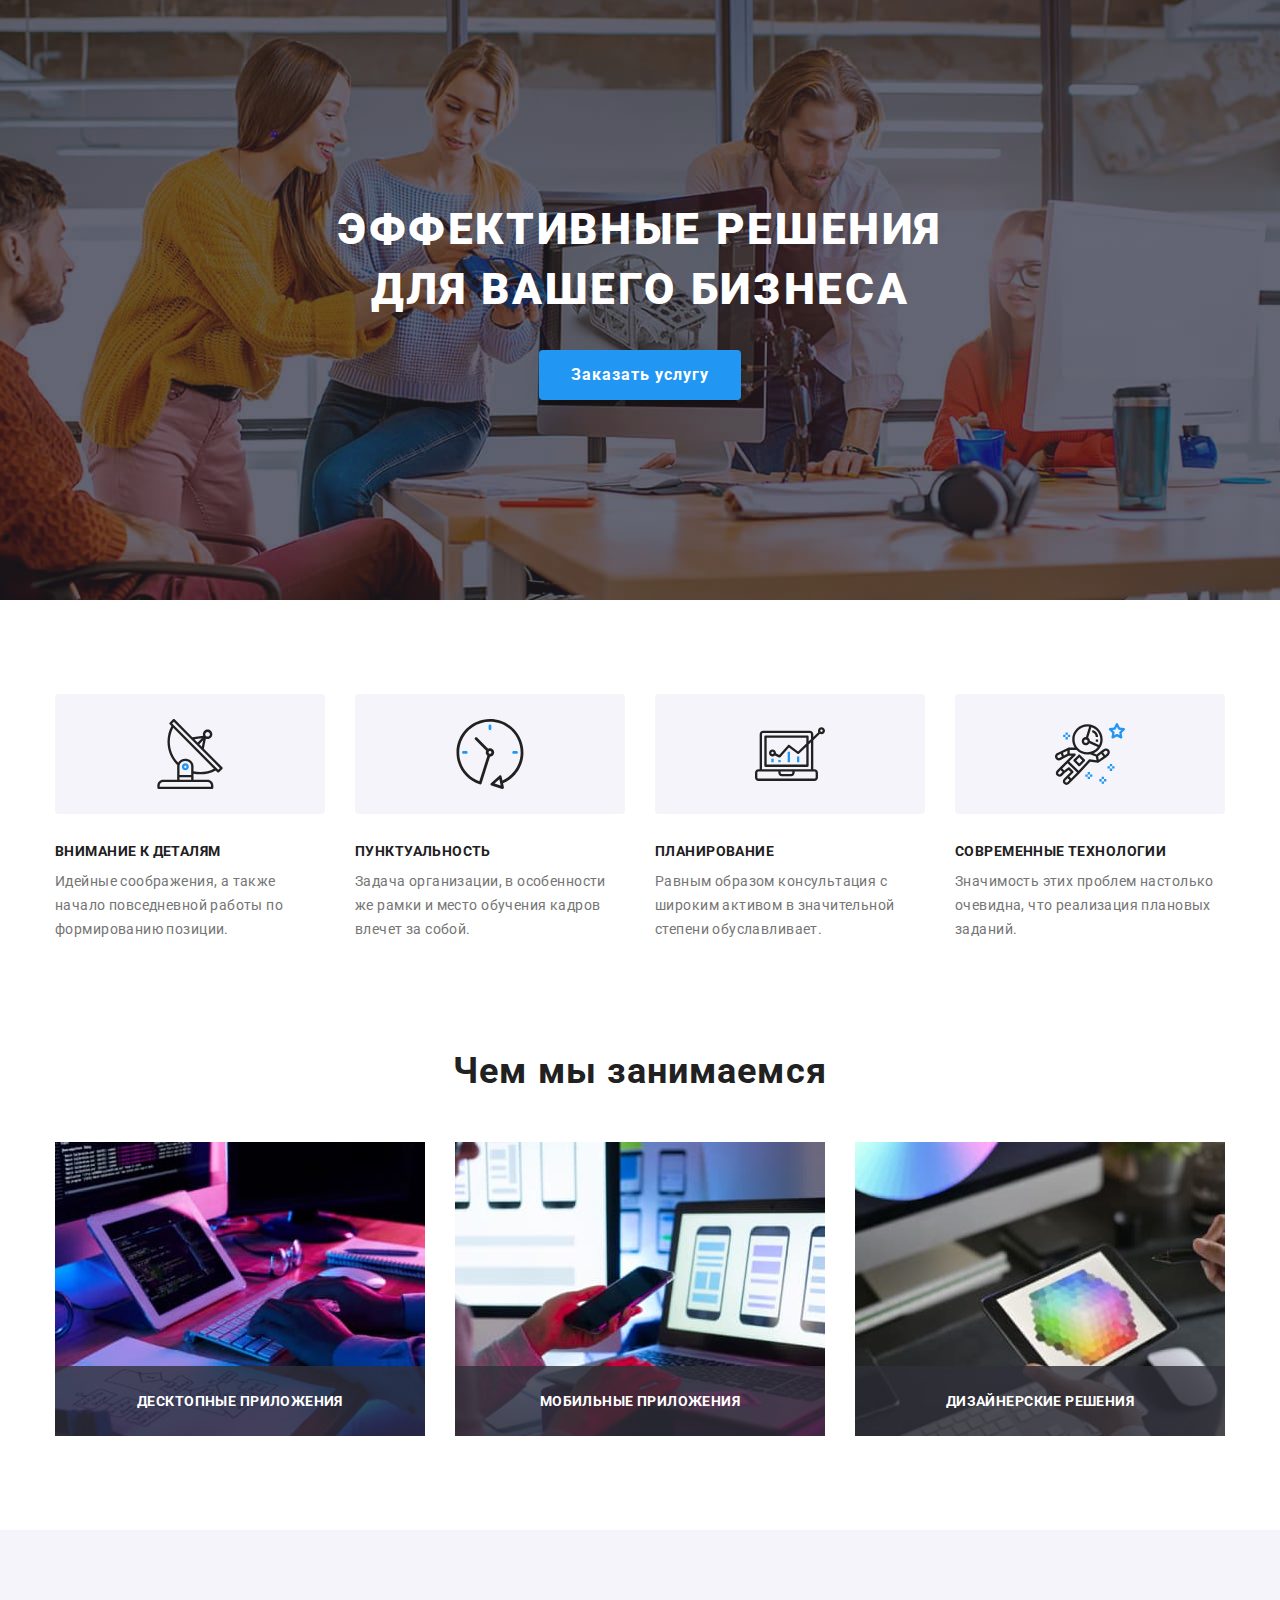
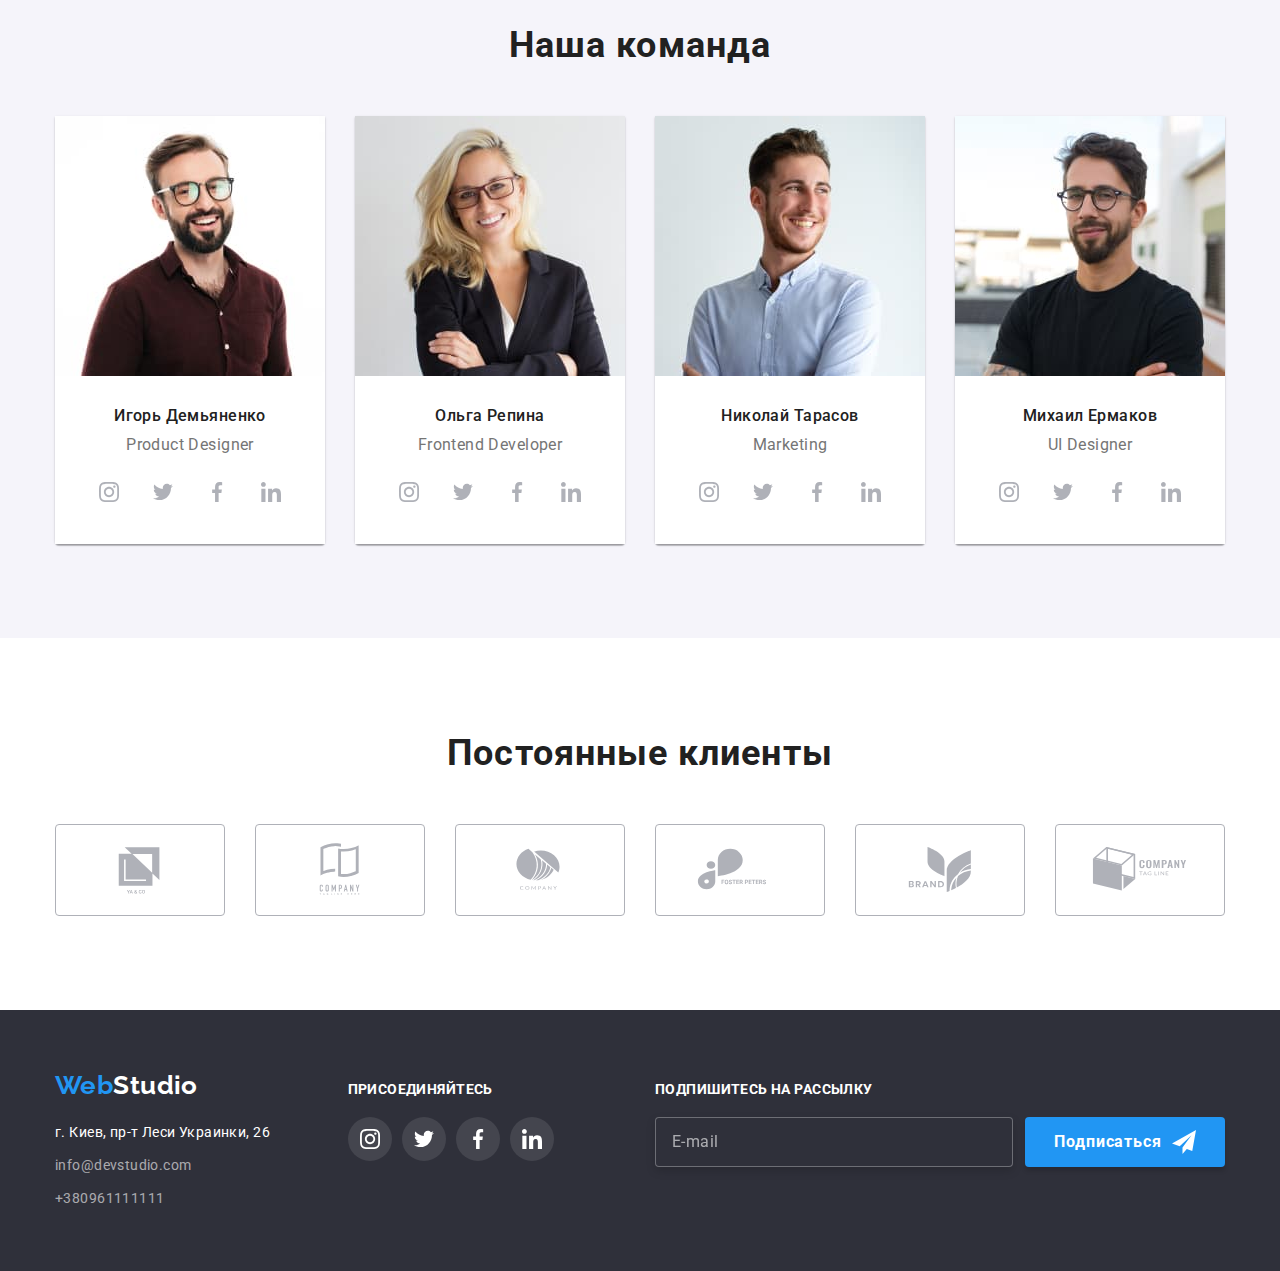
==== index.html @ 7b3fa52b "настройки" ====
<!DOCTYPE html>
<html lang="ru">
  <head>
    <meta charset="UTF-8" />
    <meta http-equiv="X-UA-Compatible" content="IE=edge" />
    <meta name="viewport" content="width=device-width, initial-scale=1.0" />
    <title>Studio</title>

    <link rel="preconnect" href="https://fonts.gstatic.com" />
    <link
      href="https://fonts.googleapis.com/css2?family=Raleway:wght@700&family=Roboto:wght@400;500;700;900&display=swap"
      rel="stylesheet"
    />
    <link
      rel="stylesheet"
      href="https://cdnjs.cloudflare.com/ajax/libs/modern-normalize/1.0.0/modern-normalize.min.css"
    />
    <link rel="stylesheet" href="./css/main.min.css" />
  </head>
  <body>
    <!--<header class="page-header">
      <div class="conteiner">
        <nav class="nav">
          <a class="logo link" href="#studio"
            ><span class="logo__text">Web</span>Studio
          </a>

          <ul class="nav__list">
            <li class="nav__item">
              <a class="nav__link nav__link--current" href="#studio">Студия</a>
            </li>
            <li class="nav__item">
              <a class="nav__link" href="./portfolio.html">Портфолио</a>
            </li>
            <li class="nav__item">
              <a class="nav__link" href="#contacts">Контакты</a>
            </li>
          </ul>
        </nav>
        <div class="contacts">
          <ul class="contacts__list">
            <li class="contacts__item">
              <a class="contacts__link" href="mailto:info@devstudio.com"
                ><svg class="contacts__icon" width="16" height="12">
                  <use href="./images/icons/icons.svg#icon-envelope"></use>
                </svg>
                info@devstudio.com</a
              >
            </li>
            <li class="contacts__item">
              <a class="contacts__link" href="tel:+380961111111">
                <svg class="contacts__icon" width="10" height="16">
                  <use href="./images/icons/icons.svg#icon-smartphone"></use>
                </svg>
                +380961111111
              </a>
            </li>
          </ul>
        </div>
      </div>
    </header>-->

    <main>
      <section class="hero" id="studio">
        <div class="conteiner">
          <div class="hero__content">
            <h1 class="hero__title">Эффективные решения для вашего бизнеса</h1>
            <button class="hero__button" type="button" data-modal-open>
              Заказать услугу
            </button>
          </div>
        </div>
      </section>
      <!--Особенности-->
      <section class="section">
        <!--спрятать заголовок-->
        <div class="features conteiner">
          <h2 class="visually-hidden">Особенности</h2>
          <ul class="features__list">
            <li class="features__item">
              <div class="features__icon">
                <svg width="70" height="70">
                  <use href="./images/icons/icons.svg#icon-antenna"></use>
                </svg>
              </div>
              <h3 class="features__title">Внимание к деталям</h3>
              <p class="features__text--cl">
                Идейные соображения, а также начало повседневной работы по
                формированию позиции.
              </p>
            </li>
            <li class="features__item">
              <div class="features__icon">
                <svg width="70" height="70">
                  <use href="./images/icons/icons.svg#icon-clock"></use>
                </svg>
              </div>
              <h3 class="features__title">Пунктуальность</h3>
              <p class="features__text--cl">
                Задача организации, в особенности же рамки и место обучения
                кадров влечет за собой.
              </p>
            </li>
            <li class="features__item">
              <div class="features__icon">
                <svg width="70" height="70">
                  <use href="./images/icons/icons.svg#icon-diagram"></use>
                </svg>
              </div>
              <h3 class="features__title">Планирование</h3>
              <p class="features__text--cl">
                Равным образом консультация с широким активом в значительной
                степени обуславливает.
              </p>
            </li>
            <li class="features__item">
              <div class="features__icon">
                <svg width="70" height="70">
                  <use href="./images/icons/icons.svg#icon-astronaut"></use>
                </svg>
              </div>
              <h3 class="features__title">Современные технологии</h3>
              <p class="features__text--cl">
                Значимость этих проблем настолько очевидна, что реализация
                плановых заданий.
              </p>
            </li>
          </ul>
        </div>
      </section>
      <!--Чем мы занимаемся-->
      <section class="work section">
        <div class="conteiner">
          <h2 class="work__title--stl">Чем мы занимаемся</h2>
          <ul class="work__list">
            <li class="work__item">
              <div class="work__img">
                <img src="./images/box1.jpg" alt="Компьютер" width="370" />
                <div class="work__label">
                  <p class="work__text">ДЕСКТОПНЫЕ ПРИЛОЖЕНИЯ</p>
                </div>
              </div>
            </li>
            <li class="work__item">
              <div class="work__img">
                <img src="./images/box2.jpg" alt="Ноутбук" width="370" />
                <div class="work__label">
                  <p class="work__text">МОБИЛЬНЫЕ ПРИЛОЖЕНИЯ</p>
                </div>
              </div>
            </li>
            <li class="work__item">
              <div class="work__img">
                <img src="./images/box3.jpg" alt="Планшет" width="370" />
                <div class="work__label">
                  <p class="work__text">ДИЗАЙНЕРСКИЕ РЕШЕНИЯ</p>
                </div>
              </div>
            </li>
          </ul>
        </div>
      </section>

      <!--Команда-->
      <section class="team section">
        <div class="conteiner">
          <h2 class="team__title--stl">Наша команда</h2>
          <ul class="team__list">
            <li class="team__item">
              <img
                class="team__foto"
                src="./images/foto1.jpg"
                alt="Product Designer"
                width="270"
              />
              <div class="team__content">
                <h3 class="team__name">Игорь Демьяненко</h3>
                <p lang="en" class="team__position">Product Designer</p>
                <ul class="list social-icons">
                  <li class="social-icons__item">
                    <a
                      href="https://www.instagram.com/"
                      class="social-icons__link"
                      target="_blank"
                      rel="noopener noreferrer"
                    >
                      <svg class="social-icons__svg">
                        <use
                          href="./images/icons/icons.svg#icon-instagram"
                        ></use>
                      </svg>
                    </a>
                  </li>
                  <li class="social-icons__item">
                    <a
                      href="https://www.twitter.com/"
                      class="social-icons__link"
                      target="_blank"
                      rel="noopener noreferrer"
                    >
                      <svg class="social-icons__svg">
                        <use href="./images/icons/icons.svg#icon-twitter"></use>
                      </svg>
                    </a>
                  </li>
                  <li class="social-icons__item">
                    <a
                      href="https://www.facebook.com/ "
                      class="social-icons__link"
                      target="_blank"
                      rel="noopener noreferrer"
                    >
                      <svg class="social-icons__svg">
                        <use
                          href="./images/icons/icons.svg#icon-facebook"
                        ></use>
                      </svg>
                    </a>
                  </li>
                  <li class="social-icons__item">
                    <a
                      href="https://www.linkedin.com/ "
                      class="social-icons__link"
                      target="_blank"
                      rel="noopener noreferrer"
                    >
                      <svg class="social-icons__svg">
                        <use
                          href="./images/icons/icons.svg#icon-linkedin"
                        ></use>
                      </svg>
                    </a>
                  </li>
                </ul>
              </div>
            </li>
            <li class="team__item">
              <img
                class="team__foto"
                src="./images/foto2.jpg"
                alt="Frontend Developer"
                width="270"
              />
              <div class="team__content">
                <h3 class="team__name">Ольга Репина</h3>
                <p lang="en" class="team__position">Frontend Developer</p>
                <ul class="social-icons">
                  <li class="social-icons__item">
                    <a
                      href="https://www.instagram.com/"
                      class="social-icons__link"
                      target="_blank"
                      rel="noopener noreferrer"
                    >
                      <svg class="social-icons__svg">
                        <use
                          href="./images/icons/icons.svg#icon-instagram"
                        ></use>
                      </svg>
                    </a>
                  </li>
                  <li class="social-icons__item">
                    <a
                      href="https://www.twitter.com/"
                      class="social-icons__link"
                      target="_blank"
                      rel="noopener noreferrer"
                    >
                      <svg class="social-icons__svg">
                        <use href="./images/icons/icons.svg#icon-twitter"></use>
                      </svg>
                    </a>
                  </li>
                  <li class="social-icons__item">
                    <a
                      href="https://www.facebook.com/ "
                      class="social-icons__link"
                      target="_blank"
                      rel="noopener noreferrer"
                    >
                      <svg class="social-icons__svg">
                        <use
                          href="./images/icons/icons.svg#icon-facebook"
                        ></use>
                      </svg>
                    </a>
                  </li>
                  <li class="social-icons__item">
                    <a
                      href="https://www.linkedin.com/ "
                      class="social-icons__link"
                      target="_blank"
                      rel="noopener noreferrer"
                    >
                      <svg class="social-icons__svg">
                        <use
                          href="./images/icons/icons.svg#icon-linkedin "
                        ></use>
                      </svg>
                    </a>
                  </li>
                </ul>
              </div>
            </li>
            <li class="team__item">
              <img
                class="team__foto"
                src="./images/foto3.jpg"
                alt="Marketing"
                width="270"
              />
              <div class="team__content">
                <h3 class="team__name">Николай Тарасов</h3>
                <p lang="en" class="team__position">Marketing</p>
                <ul class="social-icons">
                  <li class="social-icons__item">
                    <a
                      href="https://www.instagram.com/"
                      class="social-icons__link"
                      target="_blank"
                      rel="noopener noreferrer"
                    >
                      <svg class="social-icons__svg">
                        <use
                          href="./images/icons/icons.svg#icon-instagram"
                        ></use>
                      </svg>
                    </a>
                  </li>
                  <li class="social-icons__item">
                    <a
                      href="https://www.twitter.com/"
                      class="social-icons__link"
                      target="_blank"
                      rel="noopener noreferrer"
                    >
                      <svg class="social-icons__svg">
                        <use href="./images/icons/icons.svg#icon-twitter"></use>
                      </svg>
                    </a>
                  </li>
                  <li class="social-icons__item">
                    <a
                      href="https://www.facebook.com/"
                      class="social-icons__link"
                      target="_blank"
                      rel="noopener noreferrer"
                    >
                      <svg class="social-icons__svg">
                        <use
                          href="./images/icons/icons.svg#icon-facebook"
                        ></use>
                      </svg>
                    </a>
                  </li>
                  <li class="social-icons__item">
                    <a
                      href="https://www.linkedin.com/"
                      class="social-icons__link"
                      target="_blank"
                      rel="noopener noreferrer"
                    >
                      <svg class="social-icons__svg">
                        <use
                          href="./images/icons/icons.svg#icon-linkedin"
                        ></use>
                      </svg>
                    </a>
                  </li>
                </ul>
              </div>
            </li>
            <li class="team__item">
              <img
                class="team__foto"
                src="./images/foto4.jpg"
                alt="UI Designer"
                width="270"
              />
              <div class="team__content">
                <h3 class="team__name">Михаил Ермаков</h3>
                <p lang="en" class="team__position">UI Designer</p>
                <ul class="social-icons">
                  <li class="social-icons__item">
                    <a
                      href="https://www.instagram.com/"
                      class="social-icons__link"
                      target="_blank"
                      rel="noopener noreferrer"
                    >
                      <svg class="social-icons__svg">
                        <use
                          href="./images/icons/icons.svg#icon-instagram"
                        ></use>
                      </svg>
                    </a>
                  </li>
                  <li class="social-icons__item">
                    <a
                      href="https://www.twitter.com/"
                      class="social-icons__link"
                      target="_blank"
                      rel="noopener noreferrer"
                    >
                      <svg class="social-icons__svg">
                        <use href="./images/icons/icons.svg#icon-twitter"></use>
                      </svg>
                    </a>
                  </li>
                  <li class="social-icons__item">
                    <a
                      href="https://www.facebook.com/"
                      class="social-icons__link"
                      target="_blank"
                      rel="noopener noreferrer"
                      ><svg class="social-icons__svg">
                        <use
                          href="./images/icons/icons.svg#icon-facebook"
                        ></use>
                      </svg>
                    </a>
                  </li>
                  <li class="social-icons__item">
                    <a
                      href="https://www.linkedin.com/"
                      class="social-icons__link"
                      target="_blank"
                      rel="noopener noreferrer"
                      ><svg class="social-icons__svg">
                        <use
                          href="./images/icons/icons.svg#icon-linkedin"
                        ></use>
                      </svg>
                    </a>
                  </li>
                </ul>
              </div>
            </li>
          </ul>
        </div>
      </section>
      <!--Клиенты-->
      <section class="section">
        <div class="clients conteiner">
          <h2 class="clients__title--stl">Постоянные клиенты</h2>
          <ul class="clients__list">
            <li class="clients__item">
              <a
                href=""
                class="clients__link"
                target="_blank"
                rel="noopener noreferrer"
              >
                <svg class="clients__icon">
                  <use href="./images/icons/icons.svg#clients__icon 1"></use>
                </svg>
              </a>
            </li>
            <li class="clients__item">
              <a
                href=""
                class="clients__link"
                target="_blank"
                rel="noopener noreferrer"
              >
                <svg class="clients__icon">
                  <use href="./images/icons/icons.svg#clients__icon 2"></use>
                </svg>
              </a>
            </li>
            <li class="clients__item">
              <a
                href=""
                class="clients__link"
                target="_blank"
                rel="noopener noreferrer"
              >
                <svg class="clients__icon">
                  <use href="./images/icons/icons.svg#clients__icon 3"></use>
                </svg>
              </a>
            </li>
            <li class="clients__item">
              <a
                href=""
                class="clients__link"
                target="_blank"
                rel="noopener noreferrer"
              >
                <svg class="clients__icon">
                  <use href="./images/icons/icons.svg#clients__icon 4"></use>
                </svg>
              </a>
            </li>
            <li class="clients__item">
              <a
                href=""
                class="clients__link"
                target="_blank"
                rel="noopener noreferrer"
              >
                <svg class="clients__icon">
                  <use href="./images/icons/icons.svg#clients__icon 5"></use>
                </svg>
              </a>
            </li>
            <li class="clients__item">
              <a
                href=""
                class="clients__link"
                target="_blank"
                rel="noopener noreferrer"
              >
                <svg class="clients__icon">
                  <use href="./images/icons/icons.svg#clients__icon 6"></use>
                </svg>
              </a>
            </li>
          </ul>
        </div>
      </section>
    </main>

    <footer class="footer" id="contacts">
      <div class="conteiner">
        <div class="footer-nav">
          <a class="logo logo__footer link" href="#studio" lang="en">
            <span class="logo__text">Web</span
            ><span class="logo__text--white">Studio</span>
          </a>
          <address class="address">
            <ul class="address__list">
              <li class="address__item">
                <a
                  class="address__text"
                  href="https://goo.gl/maps/3yur5tBAN58PeFfx5"
                  rel="noopener noreferrer"
                  >г. Киев, пр-т Леси Украинки, 26
                </a>
              </li>
              <li class="address__item">
                <a class="address__link" href="mailto:info@devstudio.com"
                  >info@devstudio.com</a
                >
              </li>
              <li class="address__item">
                <a class="address__link" href="tel:+380961111111"
                  >+380961111111</a
                >
              </li>
            </ul>
          </address>
        </div>
        <div class="join">
          <h3 class="join__title">Присоединяйтесь</h3>
          <ul class="social-icons">
            <li class="social-icons__item">
              <a
                href="https://www.instagram.com/"
                class="social-icons__link social-icons__link--footer"
                target="_blank"
                rel="noopener noreferrer"
              >
                <svg class="social-icons__svg">
                  <use href="./images/icons/icons.svg#icon-instagram"></use>
                </svg>
              </a>
            </li>
            <li class="social-icons__item">
              <a
                href="https://www.twitter.com/"
                class="social-icons__link social-icons__link--footer"
                target="_blank"
                rel="noopener noreferrer"
              >
                <svg class="social-icons__svg">
                  <use href="./images/icons/icons.svg#icon-twitter"></use>
                </svg>
              </a>
            </li>
            <li class="social-icons__item">
              <a
                href="https://www.facebook.com/ "
                class="social-icons__link social-icons__link--footer"
                target="_blank"
                rel="noopener noreferrer"
              >
                <svg class="social-icons__svg">
                  <use href="./images/icons/icons.svg#icon-facebook"></use>
                </svg>
              </a>
            </li>
            <li class="social-icons__item">
              <a
                href="https://www.linkedin.com/ "
                class="social-icons__link social-icons__link--footer"
                target="_blank"
                rel="noopener noreferrer"
              >
                <svg class="social-icons__svg">
                  <use href="./images/icons/icons.svg#icon-linkedin"></use>
                </svg>
              </a>
            </li>
          </ul>
        </div>
        <div class="subscribe">
          <h3 class="subscribe__title">Подпишитесь на рассылку</h3>
          <form class="footer-form">
            <label for="footer-email" class="footer-form__label"></label>
            <input
              type="email"
              name="email"
              placeholder="E-mail"
              class="footer-form__input"
              id="footer-email"
            />
            <button type="submit" class="footer-form__button">
              Подписаться
              <svg class="footer-form__icon" width="24px" height="24px">
                <use href="./images/icons/icons.svg#icon-send"></use>
              </svg>
            </button>
          </form>
        </div>
      </div>
    </footer>

    <!--Модальное окно-->
    <div class="backdrop is-hidden" data-modal>
      <div class="modal">
        <!--<form class="js-speaker-form"> -->
        <div
          class="form__group"
          role="group"
          aria-labelledby="contact-details-head"
        >
          <p class="form__title" id="contact-details-head">
            Оставьте свои данные, мы вам перезвоним
          </p>
          <div class="form__item">
            <label for="user-name" class="form__label">Имя </label>
            <input type="text" name="name" class="form__input" id="user-name" />
            <svg class="modal__icon" width="18px" height="18px">
              <use href="./images/icons/icons.svg#icon-person"></use>
            </svg>
          </div>
          <div class="form__item">
            <label for="user-tel" class="form__label">Телефон</label>
            <input type="tel" name="tel" class="form__input" id="user-tel" />
            <svg class="modal__icon" width="18px" height="18px">
              <use href="./images/icons/icons.svg#icon-phone"></use>
            </svg>
          </div>
          <div class="form__item">
            <label for="user-email" class="form__label">Почта</label>
            <input
              type="email"
              name="email"
              class="form__input"
              id="user-email"
            />
            <svg class="modal__icon" width="18px" height="18px">
              <use href="./images/icons/icons.svg#icon-email"></use>
            </svg>
          </div>
          <div class="form__item">
            <label for="user-comment" class="form__label">Комментарий</label>
            <textarea
              name="comment"
              placeholder="Введите текст"
              class="form__input--comment"
              id="user-comment"
            ></textarea>
          </div>

          <div class="form-checkbox__field">
            <input
              type="checkbox"
              id="checkbox"
              name="topic"
              class="form-checkbox__input"
            />
            <label for="checkbox" class="form-checkbox__label">
              Соглашаюсь с рассылкой и принимаю
              <a href="#" class="conditions">Условия договора</a></label
            >
          </div>
          <div class="form__button-thumb">
            <button type="submit" class="form__btn-submit">Отправить</button>
          </div>
        </div>
        <!--</form>-->

        <button class="modal__button" type="button" data-modal-close>
          <svg class="close-black" width="18px" height="18px">
            <use href="./images/icons/icons.svg#icon-close"></use>
          </svg>
        </button>
      </div>
    </div>
    <script src="./js/menu.js"></script>
    <script src="./js/modal.js"></script>
  </body>
</html>
---- css/main.min.css ----
:root{--primary-text-color: #212121;--hero-text-color: #ffffff;--accent-color: #2196f3;--logo-text-color: #000000;--secondary-text-color: #757575;--footer-contact-color: #ffffff99;--primary-bg-color: #ffffff;--secondary-bg-color: #f5f4fa;--footer-bg-color: #2f303a;--overlay-bg-color: rgba(33, 150, 243, 0.9);--primery-font-family: 'Roboto', sans-serif;--logo-font-family: 'Raleway', sans-serif;--header-border: #ececec;--portfolio-border: #eeeeee;--icon-color: #afb1b8;--backdrop-color: rgba(0, 0, 0, 0.2);--duration: 250ms;--timing-function: cubic-bezier(0.4, 0, 0.2, 1)}html{box-sizing:border-box}*,*::before,*::after{box-sizing:inherit}body{background-color:var(--primary-bg-color);color:var(--primary-text-color);font-family:var(--primery-font-family);font-style:normal;font-weight:normal;font-size:14px;letter-spacing:0.03em}h1,h2,h3,p{margin-top:0px}img{display:block;height:auto;max-width:100%}ul{padding:0;margin:0;list-style:none;text-decoration:none}.link{color:inherit;text-decoration:none}.list{list-style:none;padding:0;margin:0}.visually-hidden{position:absolute;width:1px;height:1px;margin:-1px;border:0;padding:0;white-space:nowrap;clip-path:inset(100%);clip:rect(0 0 0 0);overflow:hidden}.conteiner{margin-left:auto;margin-right:auto;margin-top:0;margin-bottom:0;padding-right:15px;padding-left:15px;width:1200px}.page-header{padding-top:0px;border-bottom-width:1px;border-bottom-style:solid;border-bottom-color:var(--header-border)}.page-header .conteiner{display:flex;align-items:center;justify-content:flex-start}.logo,.logo-footer{font-family:var(--logo-font-family);text-decoration:none;font-size:26px;line-height:1.19;font-weight:700}.logo{display:inline-block;margin-right:93px}.logo__footer{margin:0px}.logo__text{color:var(--accent-color)}.logo__text--white{color:var(--hero-text-color)}.nav{margin-right:auto}.nav__list{display:inline-flex}.nav__link{display:block;padding-top:32px;padding-bottom:32px;color:var(--primary-text-color);font-weight:500;line-height:1.14;letter-spacing:0.02em;text-decoration:none;transition:color var(--duration) var(--timing-function)}.nav__item:not(:last-child){margin-right:50px}.nav__link:hover,.nav__link:focus{color:var(--accent-color)}.nav__link--current{color:var(--accent-color)}.nav__link{position:relative}.nav__link::after{position:absolute;content:'';width:100%;display:block;height:4px;bottom:-1px;background-color:var(--accent-color);border-radius:2px;opacity:0}.nav__link:hover::after,.nav__link:focus::after{opacity:1}.nav__link--current::after{opacity:1}.contacts{display:block}.contacts__list{display:inline-flex;font-style:inherit}.contacts__item+.contacts__item{margin-left:50px}.contacts__item:not(:last-child){margin:0px}.contacts__link{display:flex;align-items:center;color:var(--secondary-text-color);font-weight:500;line-height:1.14;letter-spacing:0.02em;text-decoration:none;transition:color var(--duration) var(--timing-function)}.contacts__icon{margin-right:10px;stroke:currentColor}.contacts__link:hover,.contacts__link:focus{color:var(--accent-color)}.hero{background-color:var(--footer-bg-color);max-width:1600px;height:600px;margin-right:auto;margin-left:auto;background-image:linear-gradient(to top left, rgba(47,48,58,0.4), rgba(47,48,58,0.4)),url("../images/hero.jpg");background-repeat:no-repeat;background-position:center;background-size:cover}.hero__content{padding-top:200px;padding-bottom:200px;margin-left:auto;margin-right:auto;text-align:center}.hero__content{width:calc((100% / 12) * 7)}.hero__title{margin-bottom:30px;color:var(--hero-text-color);font-weight:900;font-size:44px;line-height:1.36;letter-spacing:0.06em;text-transform:uppercase}.hero__button{margin-right:auto;margin-left:auto;min-width:200px;min-height:50px;padding:10px 32px;display:flex;align-items:center;border-radius:4px;border:none;font-style:inherit;font-weight:700;font-size:16px;line-height:1.87;letter-spacing:0.06em;color:var(--hero-text-color);background-color:var(--accent-color);box-shadow:0px 4px 4px rgba(0,0,0,0.15)}.section{padding-top:94px;padding-bottom:94px}.work__title--stl,.team__title--stl,.clients__title--stl{margin-bottom:50px;text-align:center;font-weight:700;font-size:36px;line-height:1.17;letter-spacing:0.03em}.features__text--cl,.portfolio__text--cl{color:var(--secondary-text-color)}.features{display:block}.features__list{display:flex;flex-wrap:nowrap;padding:0px;margin:0px;margin-top:-30px;margin-left:-30px}.features__list>.features__item{flex-basis:calc((100% - 4 * 30px) / 4);margin-top:30px;margin-left:30px}.features__title{margin-top:0;margin-bottom:10px;font-weight:700;font-size:14px;line-height:1.14;text-transform:uppercase}.features__icon{display:flex;justify-content:center;align-items:center;margin-bottom:30px;width:270px;height:120px;border:1px solid transparent;background-color:var(--secondary-bg-color);border-radius:4px}.features__item{margin-top:0;line-height:1.71}.work{padding-top:0px}.work__list{display:flex;flex-wrap:wrap;margin-top:-30px;margin-left:-30px}.work__img{position:relative}.work__label{display:flex;align-items:center;justify-content:center;position:absolute;background-color:rgba(47,48,58,0.8);color:var(--hero-text-color);width:100%;bottom:0px;height:70px}.work__text{color:var(--hero-text-color);margin-bottom:0;font-weight:700}.work__list>.work__item{flex-basis:calc((100% - 3 * 30px) / 3);text-align:center;margin-top:30px;margin-left:30px}.team{background-color:var(--secondary-bg-color)}.team__list{display:flex;flex-wrap:wrap;margin-top:-30px;margin-left:-30px}.team__item{flex-basis:calc((100% - 4 * 30px) / 4);margin-top:30px;margin-left:30px;box-shadow:0px 1px 3px rgba(0,0,0,0.12),0px 1px 1px rgba(0,0,0,0.14),0px 2px 1px rgba(0,0,0,0.2);border-radius:0px 0px 4px 4px}.team__foto{margin-top:0}.team__content{padding-top:30px;padding-bottom:30px;text-align:center;background-color:var(--hero-text-color)}.team__name{margin-top:0;margin-bottom:10px;font-weight:500;font-size:16px;line-height:1.19}.team__position{margin-bottom:0;font-size:16px;line-height:1.19;color:var(--secondary-text-color)}.social-icons{display:inline-flex;justify-content:center}.social-icons__item:not(:last-child){margin-right:10px}.social-icons__link{margin-top:16px;display:flex;align-items:center;justify-content:center;width:44px;height:44px;border-radius:50%;background-color:var(--primary-bg-color);color:var(--icon-color);transition:background-color var(--duration) var(--timing-function),color var(--duration) var(--timing-function)}.social-icons__link:hover,.social-icons__link:focus,.social-icons__link--footer:hover,.social-icons__link--footer:focus{background-color:var(--accent-color)}.footer .social-icons{display:inline-flex;justify-content:center}.social-icons__svg{width:20px;height:20px;fill:currentColor}.social-icons__link:hover .social-icons__svg,.social-icons__link:focus .social-icons__svg{fill:var(--hero-text-color)}.social-icons__link--footer{background-color:rgba(255,255,255,0.1);color:var(--hero-text-color);margin-top:0px}.clients{display:block}.clients__list{display:inline-flex}.clients__item:not(:last-child){margin-right:30px}.clients__link{display:flex;justify-content:center;align-items:center;width:170px;height:92px;border:1px solid var(--icon-color);box-sizing:border-box;border-radius:4px;color:var(--icon-color);transition-property:color border-color;transition-duration:var(--duration);transition-timing-function:var(--timing-function)}.clients__link:hover,.clients__link:focus{border:1px solid var(--accent-color);color:var(--accent-color)}.clients__icon{width:106px;height:60px;fill:currentColor}.footer .conteiner{display:flex;align-items:baseline}.footer{background-color:var(--footer-bg-color);padding-top:60px;padding-bottom:60px}.footer-nav{width:calc(100% / 12 * 3)}.address{margin:20px 0px 0px}.address__item{margin-top:9px}.address__list{font-style:normal;line-height:1.71}.address__text{text-decoration:none;color:var(--hero-text-color)}.address__link{text-decoration:none;color:var(--footer-contact-color);transition:color var(--duration) var(--timing-function)}.address__link:hover,.address__link:focus,.address__text:hover,.address__text:focus{color:var(--accent-color)}.join{width:calc(100% / 12 * 3);justify-content:center;align-content:center}.join__title{color:var(--hero-text-color);margin-bottom:20px;text-transform:uppercase;font-size:14px}.subscribe{margin-left:auto}.subscribe__title{color:var(--hero-text-color);margin-bottom:20px;text-transform:uppercase;font-size:14px}.footer-form{display:flex}.footer-form__input{width:358px;height:50px;margin-right:12px;padding:15px 16px;border:1px solid rgba(255,255,255,0.3);filter:drop-shadow(0px 4px 4px rgba(0,0,0,0.15));border-radius:4px;color:var(--primary-bg-color);background-color:var(--footer-bg-color)}.footer-form__input::placeholder{display:flex;align-items:center;font-weight:400;font-size:16px;line-height:1.25;letter-spacing:0.03em;color:rgba(255,255,255,0.6)}.footer-form__button{position:relative;display:flex;justify-content:center;align-items:center;padding-top:10px;padding-bottom:10px;width:200px;height:50px;color:var(--hero-text-color);background-color:var(--accent-color);border-color:var(--accent-color);box-shadow:0px 4px 4px rgba(0,0,0,0.15);border-radius:4px;border:none;font-weight:700;font-size:16px;line-height:1.87;letter-spacing:0.06em;cursor:pointer;transition:background-color var(--duration) var(--timing-function)}.footer-form__button:hover{background-color:var(--accent-color)}.footer-form__icon{margin-left:10px;top:13px;bottom:13px;fill:var(--primary-bg-color)}.filter{margin-top:0;margin-bottom:50px;text-align:center}.filter__button{padding:6px 22px;color:var(--primary-text-color);border:0px;background-color:var(--secondary-bg-color);cursor:pointer;font-family:inherit;font-weight:500;font-size:16px;line-height:1.62;text-align:center;letter-spacing:0.03em;border-radius:4px;transition:background-color var(--duration) var(--timing-function),color var(--duration) var(--timing-function),box-shadow var(--duration) var(--timing-function)}.filter__button:hover,.filter__button:focus{color:var(--hero-text-color);background-color:var(--accent-color);box-shadow:0px 3px 1px rgba(0,0,0,0.1),0px 1px 2px rgba(0,0,0,0.08),0px 2px 2px rgba(0,0,0,0.12)}.filter__list{display:inline-flex;margin-right:auto;margin-left:auto}.filter__list .button{display:block}.filter__item:not(:last-child){margin-right:8px}.portfolio{display:block}.portfolio__item{flex-basis:calc((100% - 3 * 30px) / 3);margin-left:30px;margin-top:30px}.portfolio__link{display:block;transition:box-shadow var(--duration) var(--timing-function);text-decoration:none}.portfolio__link:hover,.portfolio__link:focus{border:1px solid var(--portfolio-border);box-shadow:0px 1px 1px rgba(0,0,0,0.12),0px 4px 4px rgba(0,0,0,0.06),1px 4px 6px rgba(0,0,0,0.16)}.portfolio__list{padding:0px;margin:0px;list-style:none;display:flex;flex-wrap:wrap;margin-left:-30px;margin-top:-30px}.portfolio__content{padding:20px 0 20px 24px;background:var(--primary-bg-color);border-right:1px solid var(--portfolio-border);border-bottom:1px solid var(--portfolio-border);border-left:1px solid var(--portfolio-border);text-decoration:none}.portfolio__title{color:var(--primary-text-color);margin-bottom:4px;font-weight:700;font-size:18px;line-height:2;letter-spacing:0.06em}.portfolio__overlay{position:absolute;top:0;bottom:0;width:100%;height:100%;background-color:var(--overlay-bg-color);transform:translatey(100%);transition:transform var(--duration) var(--timing-function)}.portfolio__thumb{position:relative;width:100%;height:100%;margin-left:auto;margin-right:auto;overflow:hidden}.portfolio__thumb:hover .potfolio__overlay{transform:translatey(0)}.portfolio__overlay--text{color:var(--hero-text-color);margin:0;padding-top:63px;padding-right:24px;padding-bottom:63px;padding-left:24px;font-size:18px;line-height:1.56}.backdrop{position:fixed;top:0;left:0;width:100%;height:100%;background-color:var(--backdrop-color);z-index:2;opacity:1;transition:opacity var(--duration) var(--timing-function)}.is-hidden{opacity:0;visibility:hidden;pointer-events:none}.backdrop.is-hidden .modal{transform:translate(-50%, -50%) scale(0.5)}.modal{position:absolute;top:50%;left:50%;transform:translate(-50%, -50%) scale(1);width:100%;max-width:528px;min-height:581px;background-color:var(--primary-bg-color);box-shadow:0px 1px 3px rgba(0,0,0,0.12),0px 1px 1px rgba(0,0,0,0.14),0px 2px 1px rgba(0,0,0,0.2);border-radius:4px;transition:transform var(--duration) var(--timing-function),visibility var(--duration) var(--timing-function)}.modal__button{position:absolute;display:inline-block;width:30px;height:30px;top:8px;right:8px;display:inline-flex;align-items:center;border:1px solid rgba(0,0,0,0.1);border-radius:50%;background-color:var(--primary-bg-color);transition:color var(--duration) var(--timing-function);cursor:pointer}.modal__button:hover,.modal__button:focus{fill:var(--accent-color)}.form__group{display:flex;flex-direction:column;padding-left:40px;padding-right:40px}.form__title{margin-bottom:12px;padding-top:40px;font-weight:700;font-size:20px;line-height:1.15;text-align:center;color:var(--primary-text-color)}.form__item{position:relative;display:flex;flex-direction:column;margin-bottom:10px}.form__label{margin-bottom:4px;font-weight:400;font-size:12px;line-height:1.17;letter-spacing:0.01em;color:var(--secondary-text-color);text-align:left}.form__input{height:40px;padding-left:42px;padding-right:12px;border:1px solid rgba(33,33,33,0.2);box-sizing:border-box;border-radius:4px;transition:border-color var(--duration) var(--timing-function),fill var(--duration) var(--timing-function)}.form__input:hover,.form__input:focus{border-color:var(--accent-color);cursor:pointer;outline:none}.form__input:hover+.modal__icon,.form__input:focus+.modal__icon{fill:var(--accent-color)}.modal__icon{position:absolute;top:50%;left:12px;transition:fill var(--duration) var(--timing-function)}.form__input--comment{padding:12px 16px;margin-bottom:20px;height:120px;resize:none;border:1px solid rgba(33,33,33,0.2);box-sizing:border-box;border-radius:4px}.form__input--comment:hover,.form__input--comment:focus{border-color:var(--accent-color);cursor:pointer;outline:none}.form__input--comment::placeholder{font-family:Roboto;font-weight:400;font-size:12px;line-height:1.17;letter-spacing:0.01em;color:rgba(117,117,117,0.5)}.form-checkbox__label{display:flex;align-items:center;font-size:14px;line-height:1.71;color:var(--primery-text-color);text-align:center}.conditions{color:var(--accent-color);margin-left:5px}.form-checkbox__input{position:absolute;appearance:none;-webkit-appearance:none;-moz-appearance:none}.form-checkbox__label::before{content:'';width:16px;height:16px;border:2px solid #212121;border-radius:3px;margin-right:8px;display:inline-block;transition:background-color var(--duration) var(--timing-function)}.form-checkbox__input:checked+.form-checkbox__label::before{background-color:var(--accent-color);border-color:var(--accent-color);background-image:url(../images/icons/check.svg);background-position:center;background-repeat:no-repeat;background-size:contain;transition:background-color var(--duration) var(--timing-function)}.form-checkbox__input:focus-within ~ .form-checkbox__label::before{border:1px solid #2196f3;outline:none;transition:border-color var(--duration) var(--timing-function)}.form__button-thumb{text-align:center}.form__btn-submit{display:inline-block;width:200px;height:50px;padding:10px 55px;margin-top:30px;margin-bottom:40px;color:var(--hero-text-color);background-color:var(--accent-color);border-color:var(--accent-color);font-weight:700;font-size:16px;line-height:1.87;letter-spacing:0.06em;cursor:pointer;border:none;border-radius:4px;box-shadow:0px 4px 4px rgba(0,0,0,0.15);transition:background-color var(--duration) var(--timing-function)}.form__btn-submit:hover{background-color:var(--accent-color)}
/*# sourceMappingURL=main.min.css.map */
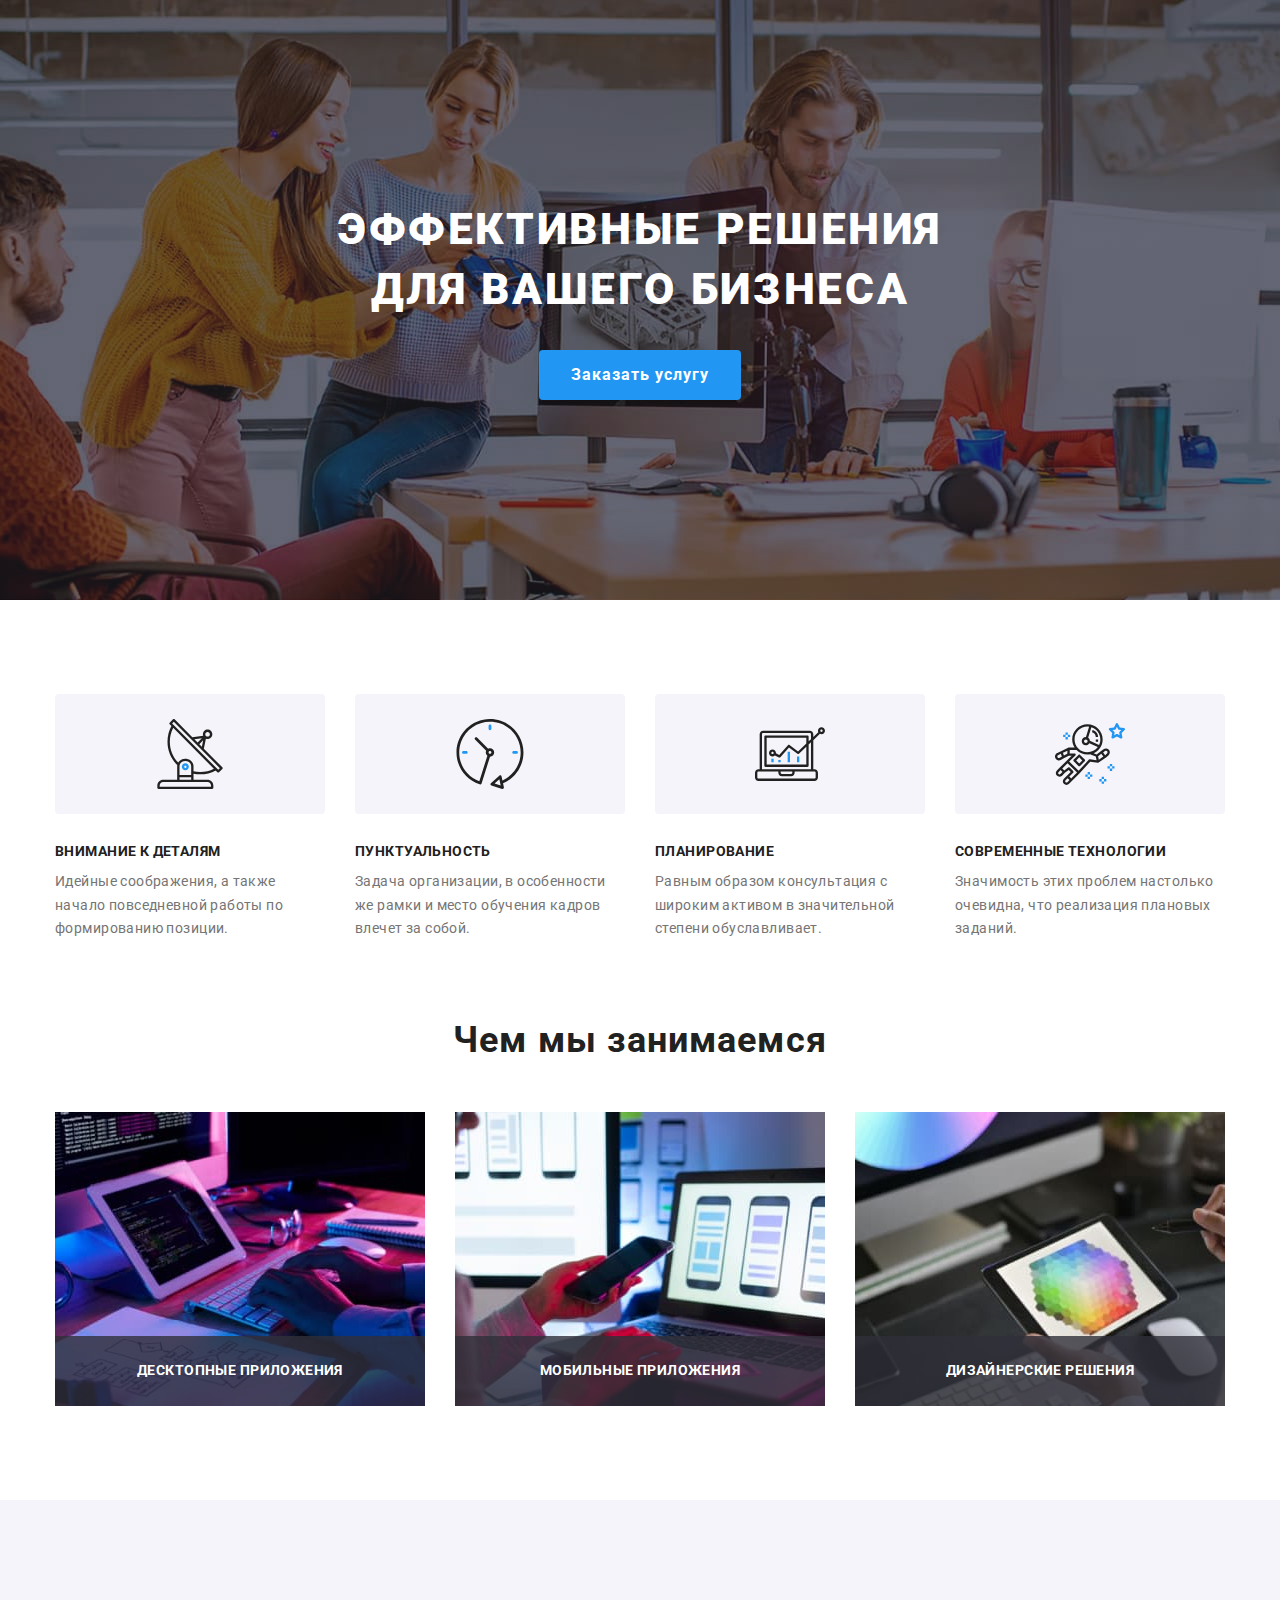
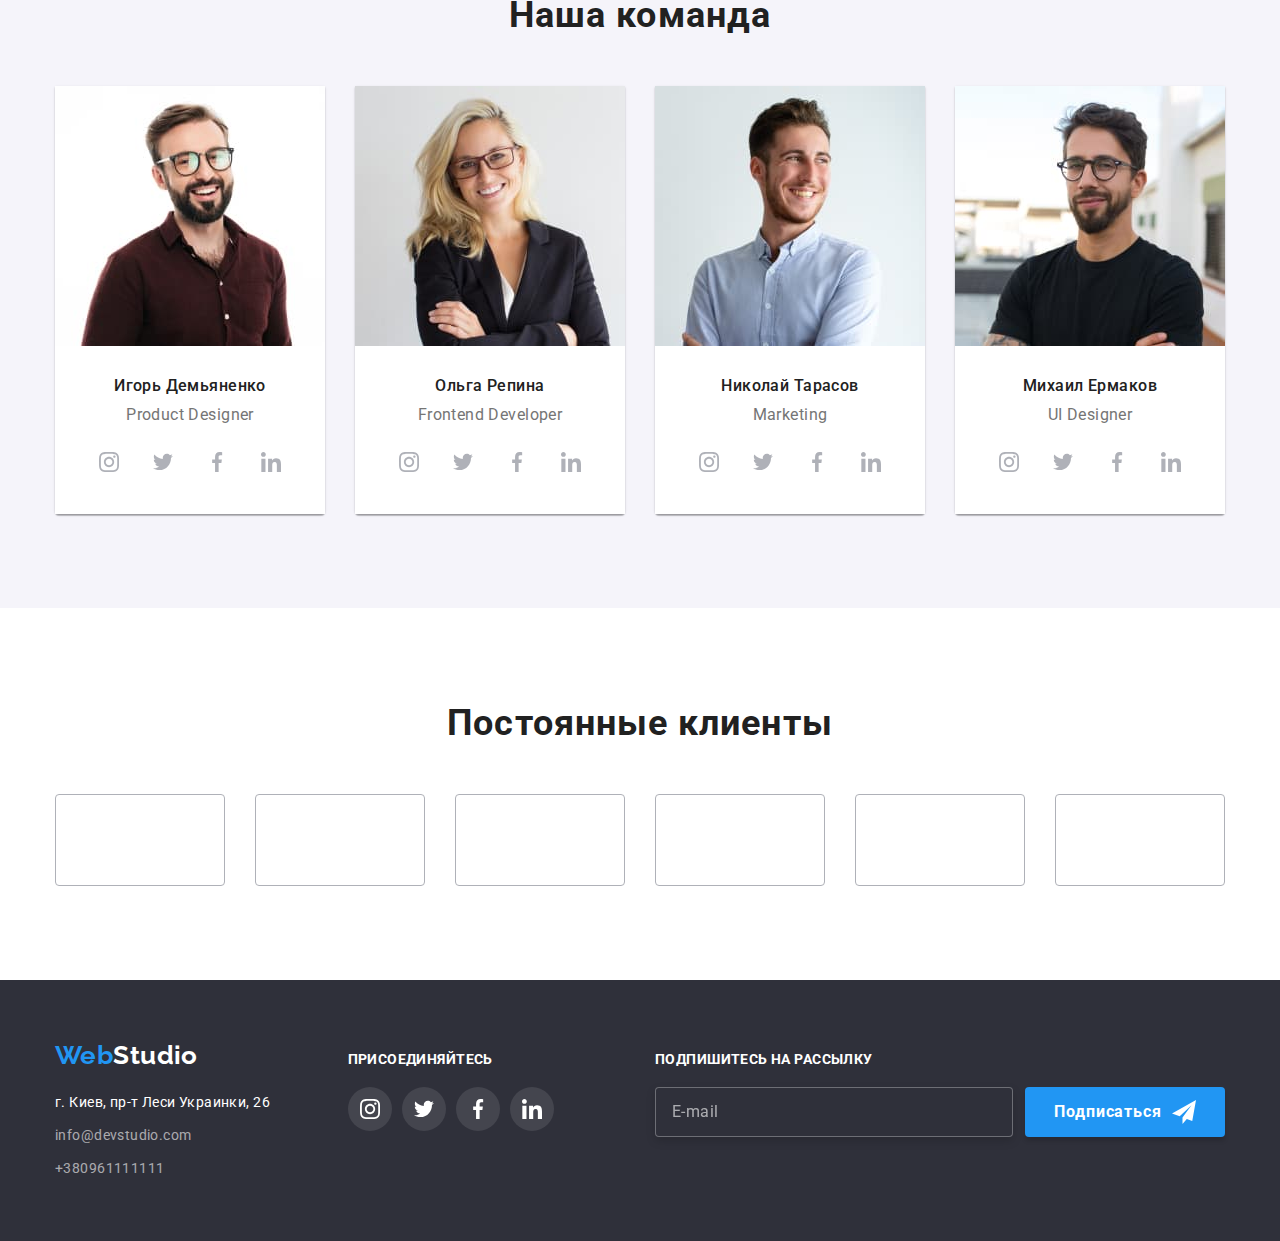
==== commit b7c9826b: "clients доделать" ====
--- a/index.html
+++ b/index.html
@@ -62,14 +62,14 @@
 
     <main>
       <section class="hero" id="studio">
-        <div class="conteiner">
-          <div class="hero__content">
-            <h1 class="hero__title">Эффективные решения для вашего бизнеса</h1>
-            <button class="hero__button" type="button" data-modal-open>
-              Заказать услугу
-            </button>
-          </div>
-        </div>
+        <!--<div class="conteiner">-->
+        <div class="hero__content">
+          <h1 class="hero__title">Эффективные решения для вашего бизнеса</h1>
+          <button class="hero__button" type="button" data-modal-open>
+            Заказать услугу
+          </button>
+        </div>
+        <!--</div>-->
       </section>
       <!--Особенности-->
       <section class="section">
@@ -167,12 +167,32 @@
           <h2 class="team__title--stl">Наша команда</h2>
           <ul class="team__list">
             <li class="team__item">
-              <img
+              <picture>
+                <source
+                  srcset="./images/foto1.jpg 1x"
+                  media="(min-width:1200px)"
+                />
+                <source
+                  srcset="./images/t-foto1.jpg 1x"
+                  media="(min-width:768px)"
+                />
+                <source
+                  srcset="./images/m-foto1.jpg 1x"
+                  media="(min-width:320px)"
+                />
+                <img
+                  class="team__foto"
+                  src="./images/m-foto1.jpg"
+                  alt="Фото Игорь Демьяненко"
+                  aria-label="Игорь Демьяненко"
+                />
+              </picture>
+
+              <!--<img
                 class="team__foto"
                 src="./images/foto1.jpg"
                 alt="Product Designer"
-                width="270"
-              />
+              />-->
               <div class="team__content">
                 <h3 class="team__name">Игорь Демьяненко</h3>
                 <p lang="en" class="team__position">Product Designer</p>
@@ -235,12 +255,32 @@
               </div>
             </li>
             <li class="team__item">
-              <img
+              <picture>
+                <source
+                  srcset="./images/foto2.jpg 1x"
+                  media="(min-width:1200px)"
+                />
+                <source
+                  srcset="./images/t-foto2.jpg 1x"
+                  media="(min-width:768px)"
+                />
+                <source
+                  srcset="./images/m-foto2.jpg 1x"
+                  media="(min-width:480px)"
+                />
+                <img
+                  class="team__foto"
+                  src="./images/m-foto2.jpg"
+                  alt="Фото Ольга Репина"
+                  aria-label="Ольга Репина"
+                />
+              </picture>
+              <!--<img
                 class="team__foto"
                 src="./images/foto2.jpg"
                 alt="Frontend Developer"
                 width="270"
-              />
+              />-->
               <div class="team__content">
                 <h3 class="team__name">Ольга Репина</h3>
                 <p lang="en" class="team__position">Frontend Developer</p>
@@ -303,12 +343,32 @@
               </div>
             </li>
             <li class="team__item">
-              <img
+              <!--<img
                 class="team__foto"
                 src="./images/foto3.jpg"
                 alt="Marketing"
                 width="270"
-              />
+              />-->
+              <picture>
+                <source
+                  srcset="./images/foto3.jpg 1x"
+                  media="(min-width:1200px)"
+                />
+                <source
+                  srcset="./images/t-foto3.jpg 1x"
+                  media="(min-width:768px)"
+                />
+                <source
+                  srcset="./images/m-foto3.jpg 1x"
+                  media="(min-width:480px)"
+                />
+                <img
+                  class="team__foto"
+                  src="./images/m-foto3.jpg"
+                  alt="Фото Николай Тарасов"
+                  aria-label="Николай Тарасов"
+                />
+              </picture>
               <div class="team__content">
                 <h3 class="team__name">Николай Тарасов</h3>
                 <p lang="en" class="team__position">Marketing</p>
@@ -371,12 +431,32 @@
               </div>
             </li>
             <li class="team__item">
-              <img
+              <!-- <img
                 class="team__foto"
                 src="./images/foto4.jpg"
                 alt="UI Designer"
                 width="270"
-              />
+              />-->
+              <picture>
+                <source
+                  srcset="./images/foto4.jpg 1x"
+                  media="(min-width:1200px)"
+                />
+                <source
+                  srcset="./images/t-foto4.jpg 1x"
+                  media="(min-width:768px)"
+                />
+                <source
+                  srcset="./images/m-foto4.jpg 1x"
+                  media="(min-width:480px)"
+                />
+                <img
+                  class="team__foto"
+                  src="./images/m-foto4.jpg"
+                  alt="Фото Михаил Ермаков"
+                  aria-label="Михаил Ермаков"
+                />
+              </picture>
               <div class="team__content">
                 <h3 class="team__name">Михаил Ермаков</h3>
                 <p lang="en" class="team__position">UI Designer</p>
@@ -452,7 +532,7 @@
                 rel="noopener noreferrer"
               >
                 <svg class="clients__icon">
-                  <use href="./images/icons/icons.svg#clients__icon 1"></use>
+                  <use href="./images/icons/icons.svg#icon-logo1"></use>
                 </svg>
               </a>
             </li>
@@ -464,7 +544,7 @@
                 rel="noopener noreferrer"
               >
                 <svg class="clients__icon">
-                  <use href="./images/icons/icons.svg#clients__icon 2"></use>
+                  <use href="./images/icons/icons.svg#icon-logo2"></use>
                 </svg>
               </a>
             </li>
@@ -476,7 +556,7 @@
                 rel="noopener noreferrer"
               >
                 <svg class="clients__icon">
-                  <use href="./images/icons/icons.svg#clients__icon 3"></use>
+                  <use href="./images/icons/icons.svg#icon-logo3"></use>
                 </svg>
               </a>
             </li>
@@ -488,7 +568,7 @@
                 rel="noopener noreferrer"
               >
                 <svg class="clients__icon">
-                  <use href="./images/icons/icons.svg#clients__icon 4"></use>
+                  <use href="./images/icons/icons.svg#icon-logo4"></use>
                 </svg>
               </a>
             </li>
@@ -500,7 +580,7 @@
                 rel="noopener noreferrer"
               >
                 <svg class="clients__icon">
-                  <use href="./images/icons/icons.svg#clients__icon 5"></use>
+                  <use href="./images/icons/icons.svg#icon-logo5"></use>
                 </svg>
               </a>
             </li>
@@ -512,7 +592,7 @@
                 rel="noopener noreferrer"
               >
                 <svg class="clients__icon">
-                  <use href="./images/icons/icons.svg#clients__icon 6"></use>
+                  <use href="./images/icons/icons.svg#icon-logo6"></use>
                 </svg>
               </a>
             </li>
--- a/css/main.min.css
+++ b/css/main.min.css
@@ -1,2 +1,2 @@
-:root{--primary-text-color: #212121;--hero-text-color: #ffffff;--accent-color: #2196f3;--logo-text-color: #000000;--secondary-text-color: #757575;--footer-contact-color: #ffffff99;--primary-bg-color: #ffffff;--secondary-bg-color: #f5f4fa;--footer-bg-color: #2f303a;--overlay-bg-color: rgba(33, 150, 243, 0.9);--primery-font-family: 'Roboto', sans-serif;--logo-font-family: 'Raleway', sans-serif;--header-border: #ececec;--portfolio-border: #eeeeee;--icon-color: #afb1b8;--backdrop-color: rgba(0, 0, 0, 0.2);--duration: 250ms;--timing-function: cubic-bezier(0.4, 0, 0.2, 1)}html{box-sizing:border-box}*,*::before,*::after{box-sizing:inherit}body{background-color:var(--primary-bg-color);color:var(--primary-text-color);font-family:var(--primery-font-family);font-style:normal;font-weight:normal;font-size:14px;letter-spacing:0.03em}h1,h2,h3,p{margin-top:0px}img{display:block;height:auto;max-width:100%}ul{padding:0;margin:0;list-style:none;text-decoration:none}.link{color:inherit;text-decoration:none}.list{list-style:none;padding:0;margin:0}.visually-hidden{position:absolute;width:1px;height:1px;margin:-1px;border:0;padding:0;white-space:nowrap;clip-path:inset(100%);clip:rect(0 0 0 0);overflow:hidden}.conteiner{margin-left:auto;margin-right:auto;margin-top:0;margin-bottom:0;padding-right:15px;padding-left:15px;width:1200px}.page-header{padding-top:0px;border-bottom-width:1px;border-bottom-style:solid;border-bottom-color:var(--header-border)}.page-header .conteiner{display:flex;align-items:center;justify-content:flex-start}.logo,.logo-footer{font-family:var(--logo-font-family);text-decoration:none;font-size:26px;line-height:1.19;font-weight:700}.logo{display:inline-block;margin-right:93px}.logo__footer{margin:0px}.logo__text{color:var(--accent-color)}.logo__text--white{color:var(--hero-text-color)}.nav{margin-right:auto}.nav__list{display:inline-flex}.nav__link{display:block;padding-top:32px;padding-bottom:32px;color:var(--primary-text-color);font-weight:500;line-height:1.14;letter-spacing:0.02em;text-decoration:none;transition:color var(--duration) var(--timing-function)}.nav__item:not(:last-child){margin-right:50px}.nav__link:hover,.nav__link:focus{color:var(--accent-color)}.nav__link--current{color:var(--accent-color)}.nav__link{position:relative}.nav__link::after{position:absolute;content:'';width:100%;display:block;height:4px;bottom:-1px;background-color:var(--accent-color);border-radius:2px;opacity:0}.nav__link:hover::after,.nav__link:focus::after{opacity:1}.nav__link--current::after{opacity:1}.contacts{display:block}.contacts__list{display:inline-flex;font-style:inherit}.contacts__item+.contacts__item{margin-left:50px}.contacts__item:not(:last-child){margin:0px}.contacts__link{display:flex;align-items:center;color:var(--secondary-text-color);font-weight:500;line-height:1.14;letter-spacing:0.02em;text-decoration:none;transition:color var(--duration) var(--timing-function)}.contacts__icon{margin-right:10px;stroke:currentColor}.contacts__link:hover,.contacts__link:focus{color:var(--accent-color)}.hero{background-color:var(--footer-bg-color);max-width:1600px;height:600px;margin-right:auto;margin-left:auto;background-image:linear-gradient(to top left, rgba(47,48,58,0.4), rgba(47,48,58,0.4)),url("../images/hero.jpg");background-repeat:no-repeat;background-position:center;background-size:cover}.hero__content{padding-top:200px;padding-bottom:200px;margin-left:auto;margin-right:auto;text-align:center}.hero__content{width:calc((100% / 12) * 7)}.hero__title{margin-bottom:30px;color:var(--hero-text-color);font-weight:900;font-size:44px;line-height:1.36;letter-spacing:0.06em;text-transform:uppercase}.hero__button{margin-right:auto;margin-left:auto;min-width:200px;min-height:50px;padding:10px 32px;display:flex;align-items:center;border-radius:4px;border:none;font-style:inherit;font-weight:700;font-size:16px;line-height:1.87;letter-spacing:0.06em;color:var(--hero-text-color);background-color:var(--accent-color);box-shadow:0px 4px 4px rgba(0,0,0,0.15)}.section{padding-top:94px;padding-bottom:94px}.work__title--stl,.team__title--stl,.clients__title--stl{margin-bottom:50px;text-align:center;font-weight:700;font-size:36px;line-height:1.17;letter-spacing:0.03em}.features__text--cl,.portfolio__text--cl{color:var(--secondary-text-color)}.features{display:block}.features__list{display:flex;flex-wrap:nowrap;padding:0px;margin:0px;margin-top:-30px;margin-left:-30px}.features__list>.features__item{flex-basis:calc((100% - 4 * 30px) / 4);margin-top:30px;margin-left:30px}.features__title{margin-top:0;margin-bottom:10px;font-weight:700;font-size:14px;line-height:1.14;text-transform:uppercase}.features__icon{display:flex;justify-content:center;align-items:center;margin-bottom:30px;width:270px;height:120px;border:1px solid transparent;background-color:var(--secondary-bg-color);border-radius:4px}.features__item{margin-top:0;line-height:1.71}.work{padding-top:0px}.work__list{display:flex;flex-wrap:wrap;margin-top:-30px;margin-left:-30px}.work__img{position:relative}.work__label{display:flex;align-items:center;justify-content:center;position:absolute;background-color:rgba(47,48,58,0.8);color:var(--hero-text-color);width:100%;bottom:0px;height:70px}.work__text{color:var(--hero-text-color);margin-bottom:0;font-weight:700}.work__list>.work__item{flex-basis:calc((100% - 3 * 30px) / 3);text-align:center;margin-top:30px;margin-left:30px}.team{background-color:var(--secondary-bg-color)}.team__list{display:flex;flex-wrap:wrap;margin-top:-30px;margin-left:-30px}.team__item{flex-basis:calc((100% - 4 * 30px) / 4);margin-top:30px;margin-left:30px;box-shadow:0px 1px 3px rgba(0,0,0,0.12),0px 1px 1px rgba(0,0,0,0.14),0px 2px 1px rgba(0,0,0,0.2);border-radius:0px 0px 4px 4px}.team__foto{margin-top:0}.team__content{padding-top:30px;padding-bottom:30px;text-align:center;background-color:var(--hero-text-color)}.team__name{margin-top:0;margin-bottom:10px;font-weight:500;font-size:16px;line-height:1.19}.team__position{margin-bottom:0;font-size:16px;line-height:1.19;color:var(--secondary-text-color)}.social-icons{display:inline-flex;justify-content:center}.social-icons__item:not(:last-child){margin-right:10px}.social-icons__link{margin-top:16px;display:flex;align-items:center;justify-content:center;width:44px;height:44px;border-radius:50%;background-color:var(--primary-bg-color);color:var(--icon-color);transition:background-color var(--duration) var(--timing-function),color var(--duration) var(--timing-function)}.social-icons__link:hover,.social-icons__link:focus,.social-icons__link--footer:hover,.social-icons__link--footer:focus{background-color:var(--accent-color)}.footer .social-icons{display:inline-flex;justify-content:center}.social-icons__svg{width:20px;height:20px;fill:currentColor}.social-icons__link:hover .social-icons__svg,.social-icons__link:focus .social-icons__svg{fill:var(--hero-text-color)}.social-icons__link--footer{background-color:rgba(255,255,255,0.1);color:var(--hero-text-color);margin-top:0px}.clients{display:block}.clients__list{display:inline-flex}.clients__item:not(:last-child){margin-right:30px}.clients__link{display:flex;justify-content:center;align-items:center;width:170px;height:92px;border:1px solid var(--icon-color);box-sizing:border-box;border-radius:4px;color:var(--icon-color);transition-property:color border-color;transition-duration:var(--duration);transition-timing-function:var(--timing-function)}.clients__link:hover,.clients__link:focus{border:1px solid var(--accent-color);color:var(--accent-color)}.clients__icon{width:106px;height:60px;fill:currentColor}.footer .conteiner{display:flex;align-items:baseline}.footer{background-color:var(--footer-bg-color);padding-top:60px;padding-bottom:60px}.footer-nav{width:calc(100% / 12 * 3)}.address{margin:20px 0px 0px}.address__item{margin-top:9px}.address__list{font-style:normal;line-height:1.71}.address__text{text-decoration:none;color:var(--hero-text-color)}.address__link{text-decoration:none;color:var(--footer-contact-color);transition:color var(--duration) var(--timing-function)}.address__link:hover,.address__link:focus,.address__text:hover,.address__text:focus{color:var(--accent-color)}.join{width:calc(100% / 12 * 3);justify-content:center;align-content:center}.join__title{color:var(--hero-text-color);margin-bottom:20px;text-transform:uppercase;font-size:14px}.subscribe{margin-left:auto}.subscribe__title{color:var(--hero-text-color);margin-bottom:20px;text-transform:uppercase;font-size:14px}.footer-form{display:flex}.footer-form__input{width:358px;height:50px;margin-right:12px;padding:15px 16px;border:1px solid rgba(255,255,255,0.3);filter:drop-shadow(0px 4px 4px rgba(0,0,0,0.15));border-radius:4px;color:var(--primary-bg-color);background-color:var(--footer-bg-color)}.footer-form__input::placeholder{display:flex;align-items:center;font-weight:400;font-size:16px;line-height:1.25;letter-spacing:0.03em;color:rgba(255,255,255,0.6)}.footer-form__button{position:relative;display:flex;justify-content:center;align-items:center;padding-top:10px;padding-bottom:10px;width:200px;height:50px;color:var(--hero-text-color);background-color:var(--accent-color);border-color:var(--accent-color);box-shadow:0px 4px 4px rgba(0,0,0,0.15);border-radius:4px;border:none;font-weight:700;font-size:16px;line-height:1.87;letter-spacing:0.06em;cursor:pointer;transition:background-color var(--duration) var(--timing-function)}.footer-form__button:hover{background-color:var(--accent-color)}.footer-form__icon{margin-left:10px;top:13px;bottom:13px;fill:var(--primary-bg-color)}.filter{margin-top:0;margin-bottom:50px;text-align:center}.filter__button{padding:6px 22px;color:var(--primary-text-color);border:0px;background-color:var(--secondary-bg-color);cursor:pointer;font-family:inherit;font-weight:500;font-size:16px;line-height:1.62;text-align:center;letter-spacing:0.03em;border-radius:4px;transition:background-color var(--duration) var(--timing-function),color var(--duration) var(--timing-function),box-shadow var(--duration) var(--timing-function)}.filter__button:hover,.filter__button:focus{color:var(--hero-text-color);background-color:var(--accent-color);box-shadow:0px 3px 1px rgba(0,0,0,0.1),0px 1px 2px rgba(0,0,0,0.08),0px 2px 2px rgba(0,0,0,0.12)}.filter__list{display:inline-flex;margin-right:auto;margin-left:auto}.filter__list .button{display:block}.filter__item:not(:last-child){margin-right:8px}.portfolio{display:block}.portfolio__item{flex-basis:calc((100% - 3 * 30px) / 3);margin-left:30px;margin-top:30px}.portfolio__link{display:block;transition:box-shadow var(--duration) var(--timing-function);text-decoration:none}.portfolio__link:hover,.portfolio__link:focus{border:1px solid var(--portfolio-border);box-shadow:0px 1px 1px rgba(0,0,0,0.12),0px 4px 4px rgba(0,0,0,0.06),1px 4px 6px rgba(0,0,0,0.16)}.portfolio__list{padding:0px;margin:0px;list-style:none;display:flex;flex-wrap:wrap;margin-left:-30px;margin-top:-30px}.portfolio__content{padding:20px 0 20px 24px;background:var(--primary-bg-color);border-right:1px solid var(--portfolio-border);border-bottom:1px solid var(--portfolio-border);border-left:1px solid var(--portfolio-border);text-decoration:none}.portfolio__title{color:var(--primary-text-color);margin-bottom:4px;font-weight:700;font-size:18px;line-height:2;letter-spacing:0.06em}.portfolio__overlay{position:absolute;top:0;bottom:0;width:100%;height:100%;background-color:var(--overlay-bg-color);transform:translatey(100%);transition:transform var(--duration) var(--timing-function)}.portfolio__thumb{position:relative;width:100%;height:100%;margin-left:auto;margin-right:auto;overflow:hidden}.portfolio__thumb:hover .potfolio__overlay{transform:translatey(0)}.portfolio__overlay--text{color:var(--hero-text-color);margin:0;padding-top:63px;padding-right:24px;padding-bottom:63px;padding-left:24px;font-size:18px;line-height:1.56}.backdrop{position:fixed;top:0;left:0;width:100%;height:100%;background-color:var(--backdrop-color);z-index:2;opacity:1;transition:opacity var(--duration) var(--timing-function)}.is-hidden{opacity:0;visibility:hidden;pointer-events:none}.backdrop.is-hidden .modal{transform:translate(-50%, -50%) scale(0.5)}.modal{position:absolute;top:50%;left:50%;transform:translate(-50%, -50%) scale(1);width:100%;max-width:528px;min-height:581px;background-color:var(--primary-bg-color);box-shadow:0px 1px 3px rgba(0,0,0,0.12),0px 1px 1px rgba(0,0,0,0.14),0px 2px 1px rgba(0,0,0,0.2);border-radius:4px;transition:transform var(--duration) var(--timing-function),visibility var(--duration) var(--timing-function)}.modal__button{position:absolute;display:inline-block;width:30px;height:30px;top:8px;right:8px;display:inline-flex;align-items:center;border:1px solid rgba(0,0,0,0.1);border-radius:50%;background-color:var(--primary-bg-color);transition:color var(--duration) var(--timing-function);cursor:pointer}.modal__button:hover,.modal__button:focus{fill:var(--accent-color)}.form__group{display:flex;flex-direction:column;padding-left:40px;padding-right:40px}.form__title{margin-bottom:12px;padding-top:40px;font-weight:700;font-size:20px;line-height:1.15;text-align:center;color:var(--primary-text-color)}.form__item{position:relative;display:flex;flex-direction:column;margin-bottom:10px}.form__label{margin-bottom:4px;font-weight:400;font-size:12px;line-height:1.17;letter-spacing:0.01em;color:var(--secondary-text-color);text-align:left}.form__input{height:40px;padding-left:42px;padding-right:12px;border:1px solid rgba(33,33,33,0.2);box-sizing:border-box;border-radius:4px;transition:border-color var(--duration) var(--timing-function),fill var(--duration) var(--timing-function)}.form__input:hover,.form__input:focus{border-color:var(--accent-color);cursor:pointer;outline:none}.form__input:hover+.modal__icon,.form__input:focus+.modal__icon{fill:var(--accent-color)}.modal__icon{position:absolute;top:50%;left:12px;transition:fill var(--duration) var(--timing-function)}.form__input--comment{padding:12px 16px;margin-bottom:20px;height:120px;resize:none;border:1px solid rgba(33,33,33,0.2);box-sizing:border-box;border-radius:4px}.form__input--comment:hover,.form__input--comment:focus{border-color:var(--accent-color);cursor:pointer;outline:none}.form__input--comment::placeholder{font-family:Roboto;font-weight:400;font-size:12px;line-height:1.17;letter-spacing:0.01em;color:rgba(117,117,117,0.5)}.form-checkbox__label{display:flex;align-items:center;font-size:14px;line-height:1.71;color:var(--primery-text-color);text-align:center}.conditions{color:var(--accent-color);margin-left:5px}.form-checkbox__input{position:absolute;appearance:none;-webkit-appearance:none;-moz-appearance:none}.form-checkbox__label::before{content:'';width:16px;height:16px;border:2px solid #212121;border-radius:3px;margin-right:8px;display:inline-block;transition:background-color var(--duration) var(--timing-function)}.form-checkbox__input:checked+.form-checkbox__label::before{background-color:var(--accent-color);border-color:var(--accent-color);background-image:url(../images/icons/check.svg);background-position:center;background-repeat:no-repeat;background-size:contain;transition:background-color var(--duration) var(--timing-function)}.form-checkbox__input:focus-within ~ .form-checkbox__label::before{border:1px solid #2196f3;outline:none;transition:border-color var(--duration) var(--timing-function)}.form__button-thumb{text-align:center}.form__btn-submit{display:inline-block;width:200px;height:50px;padding:10px 55px;margin-top:30px;margin-bottom:40px;color:var(--hero-text-color);background-color:var(--accent-color);border-color:var(--accent-color);font-weight:700;font-size:16px;line-height:1.87;letter-spacing:0.06em;cursor:pointer;border:none;border-radius:4px;box-shadow:0px 4px 4px rgba(0,0,0,0.15);transition:background-color var(--duration) var(--timing-function)}.form__btn-submit:hover{background-color:var(--accent-color)}
+:root{--primary-text-color: #212121;--hero-text-color: #ffffff;--accent-color: #2196f3;--logo-text-color: #000000;--secondary-text-color: #757575;--footer-contact-color: #ffffff99;--primary-bg-color: #ffffff;--secondary-bg-color: #f5f4fa;--footer-bg-color: #2f303a;--overlay-bg-color: rgba(33, 150, 243, 0.9);--primery-font-family: 'Roboto', sans-serif;--logo-font-family: 'Raleway', sans-serif;--header-border: #ececec;--portfolio-border: #eeeeee;--icon-color: #afb1b8;--backdrop-color: rgba(0, 0, 0, 0.2);--duration: 250ms;--timing-function: cubic-bezier(0.4, 0, 0.2, 1)}html{box-sizing:border-box}*,*::before,*::after{box-sizing:inherit}body{background-color:var(--primary-bg-color);color:var(--primary-text-color);font-family:var(--primery-font-family);font-style:normal;font-weight:normal;font-size:14px;letter-spacing:0.03em}h1,h2,h3,p{margin-top:0px}img{display:block;height:auto;max-width:100%}ul{padding:0;margin:0;list-style:none;text-decoration:none}.link{color:inherit;text-decoration:none}.list{list-style:none;padding:0;margin:0}.visually-hidden{position:absolute;width:1px;height:1px;margin:-1px;border:0;padding:0;white-space:nowrap;clip-path:inset(100%);clip:rect(0 0 0 0);overflow:hidden}.conteiner{margin-left:auto;margin-right:auto;margin-top:0;margin-bottom:0;padding-right:15px;padding-left:15px;width:100%}@media screen and (min-width: 480px){.conteiner{max-width:480px}}@media screen and (min-width: 768px){.conteiner{max-width:768px}}@media screen and (min-width: 1200px){.conteiner{max-width:1200px}}.page-header{padding-top:0px;border-bottom-width:1px;border-bottom-style:solid;border-bottom-color:var(--header-border)}.page-header .conteiner{display:flex;align-items:center;justify-content:flex-start}.logo,.logo-footer{font-family:var(--logo-font-family);text-decoration:none;font-size:26px;line-height:1.19;font-weight:700}.logo{display:inline-block;margin-right:93px}.logo__footer{margin:0px}.logo__text{color:var(--accent-color)}.logo__text--white{color:var(--hero-text-color)}.nav{margin-right:auto}.nav__list{display:inline-flex}.nav__link{display:block;padding-top:32px;padding-bottom:32px;color:var(--primary-text-color);font-weight:500;line-height:1.14;letter-spacing:0.02em;text-decoration:none;transition:color var(--duration) var(--timing-function)}.nav__item:not(:last-child){margin-right:50px}.nav__link:hover,.nav__link:focus{color:var(--accent-color)}.nav__link--current{color:var(--accent-color)}.nav__link{position:relative}.nav__link::after{position:absolute;content:'';width:100%;display:block;height:4px;bottom:-1px;background-color:var(--accent-color);border-radius:2px;opacity:0}.nav__link:hover::after,.nav__link:focus::after{opacity:1}.nav__link--current::after{opacity:1}.contacts{display:block}.contacts__list{display:inline-flex;font-style:inherit}.contacts__item+.contacts__item{margin-left:50px}.contacts__item:not(:last-child){margin:0px}.contacts__link{display:flex;align-items:center;color:var(--secondary-text-color);font-weight:500;line-height:1.14;letter-spacing:0.02em;text-decoration:none;transition:color var(--duration) var(--timing-function)}.contacts__icon{margin-right:10px;stroke:currentColor}.contacts__link:hover,.contacts__link:focus{color:var(--accent-color)}.hero{background-color:var(--footer-bg-color);max-width:1600px;padding-left:15px;padding-right:15px;margin-right:auto;margin-left:auto;background-image:linear-gradient(to top left, rgba(47,48,58,0.4), rgba(47,48,58,0.4)),url("../images/m-hero.jpg");background-repeat:no-repeat;background-position:center;background-size:cover;padding-top:118px;padding-bottom:118px}@media screen and (min-width: 768px){.hero{background-image:linear-gradient(to top left, rgba(47,48,58,0.4), rgba(47,48,58,0.4)),url("../images/t-hero.jpg")}}@media screen and (min-width: 1200px){.hero{padding-top:200px;padding-bottom:200px;background-image:linear-gradient(to top left, rgba(47,48,58,0.4), rgba(47,48,58,0.4)),url("../images/hero.jpg")}}.hero__content{margin:0 auto;width:100%;max-width:360px;text-align:center}@media screen and (min-width: 1200px){.hero__content{max-width:696px}}.hero__title{margin-bottom:30px;color:var(--hero-text-color);font-weight:900;font-size:26px;line-height:1.61;letter-spacing:0.06em;text-transform:uppercase}@media screen and (min-width: 1200px){.hero__title{font-size:44px;line-height:1.36}}.hero__button{margin-right:auto;margin-left:auto;min-width:200px;min-height:50px;padding:10px 32px;display:flex;align-items:center;border-radius:4px;border:none;font-style:inherit;font-weight:700;font-size:16px;line-height:1.87;letter-spacing:0.06em;color:var(--hero-text-color);background-color:var(--accent-color);box-shadow:0px 4px 4px rgba(0,0,0,0.15)}.section{padding-top:60px;padding-bottom:60px}@media screen and (min-width: 1200px){.section{padding-top:94px;padding-bottom:94px}}.work__title--stl,.team__title--stl,.clients__title--stl{margin-bottom:50px;text-align:center;font-weight:700;font-size:36px;line-height:1.17;letter-spacing:0.03em}.features__text--cl,.portfolio__text--cl{color:var(--secondary-text-color)}.features{display:block}.features__list{padding:0px;margin:0px;margin-bottom:-30px}@media screen and (min-width: 768px){.features__list{display:flex;flex-wrap:wrap;margin-left:-30px}}@media screen and (min-width: 1200px){.features__list{display:flex;flex-wrap:nowrap;margin-top:-30px;margin-left:-30px}}.features__list>.features__item{width:100%}@media screen and (min-width: 768px){.features__list>.features__item{flex-basis:calc((100% - 2 * 30px) / 2);margin-left:30px}}@media screen and (min-width: 1200px){.features__list>.features__item{flex-basis:calc((100% - 4 * 30px) / 4);margin-top:30px;margin-left:30px}}.features__title{text-align:center;margin-top:0;margin-bottom:10px;font-weight:700;font-size:14px;line-height:1.14;text-transform:uppercase}@media screen and (min-width: 768px){.features__title{text-align:left}}.features__icon{display:flex;justify-content:center;align-items:center;margin-bottom:30px;width:100%;height:120px;border:1px solid transparent;background-color:var(--secondary-bg-color);border-radius:4px}.features__item{margin-top:0;line-height:1.71}.work{padding-top:0px;display:none}@media screen and (min-width: 1200px){.work{display:block}}.work__list{display:flex;flex-wrap:wrap;margin-top:-30px;margin-left:-30px}.work__img{position:relative}.work__label{display:flex;align-items:center;justify-content:center;position:absolute;background-color:rgba(47,48,58,0.8);color:var(--hero-text-color);width:100%;bottom:0px;height:70px}.work__text{color:var(--hero-text-color);margin-bottom:0;font-weight:700}.work__list>.work__item{flex-basis:calc((100% - 3 * 30px) / 3);text-align:center;margin-top:30px;margin-left:30px}.team{background-color:var(--secondary-bg-color)}@media screen and (min-width: 768px){.team__list{display:flex;flex-wrap:wrap;margin-left:-30px}}@media screen and (min-width: 1200px){.team__list{display:flex;flex-wrap:nowrap;margin-top:-30px;margin-left:-30px}}.team__item{box-shadow:0px 1px 3px rgba(0,0,0,0.12),0px 1px 1px rgba(0,0,0,0.14),0px 2px 1px rgba(0,0,0,0.2);border-radius:0px 0px 4px 4px;width:100%}@media screen and (min-width: 768px){.team__item{flex-basis:calc((100% - 2 * 30px) / 2);margin-top:30px;margin-left:30px}}@media screen and (min-width: 1200px){.team__item{flex-basis:calc((100% - 4 * 30px) / 4);margin-top:30px;margin-left:30px}}.team__foto{width:100%}@media screen and (min-width: 1200px){.team__foto{margin-top:0}}.team__content{padding-top:30px;padding-bottom:30px;text-align:center;background-color:var(--hero-text-color)}.team__name{margin-top:0;margin-bottom:10px;font-weight:500;font-size:16px;line-height:1.19}.team__position{margin-bottom:0;font-size:16px;line-height:1.19;color:var(--secondary-text-color)}.social-icons{display:inline-flex;justify-content:center}.social-icons__item:not(:last-child){margin-right:10px}.social-icons__link{margin-top:16px;display:flex;align-items:center;justify-content:center;width:44px;height:44px;border-radius:50%;background-color:var(--primary-bg-color);color:var(--icon-color);transition:background-color var(--duration) var(--timing-function),color var(--duration) var(--timing-function)}.social-icons__link:hover,.social-icons__link:focus,.social-icons__link--footer:hover,.social-icons__link--footer:focus{background-color:var(--accent-color)}.footer .social-icons{display:inline-flex;justify-content:center}.social-icons__svg{width:20px;height:20px;fill:currentColor}.social-icons__link:hover .social-icons__svg,.social-icons__link:focus .social-icons__svg{fill:var(--hero-text-color)}.social-icons__link--footer{background-color:rgba(255,255,255,0.1);color:var(--hero-text-color);margin-top:0px}.clients{display:block}@media screen and (min-width: 480px){.clients__list{display:flex;flex-wrap:wrap;margin-left:-30px;margin-top:-30px}}@media screen and (min-width: 768px){.clients__list{display:flex;flex-wrap:wrap;margin-left:-30px;margin-top:-30px}}@media screen and (min-width: 1200px){.clients__list{display:inline-flex;flex-wrap:nowrap;margin-top:-30px;margin-left:-30px}}.clients__item{width:100%}@media screen and (min-width: 320px){.clients__item{flex-basis:calc((100% - 2 * 30px) / 2);margin-top:30px;margin-left:30px}}@media screen and (min-width: 768px){.clients__item{flex-basis:calc((100% - 3 * 30px) / 3);margin-top:30px;margin-left:30px}}.clients__link{display:flex;justify-content:center;align-items:center;width:210px;height:92px;border:1px solid var(--icon-color);box-sizing:border-box;border-radius:4px;color:var(--icon-color);transition-property:color border-color;transition-duration:var(--duration);transition-timing-function:var(--timing-function)}@media screen and (min-width: 768px){.clients__link{width:226px}}@media screen and (min-width: 1200px){.clients__link{width:170px}}.clients__link:hover,.clients__link:focus{border:1px solid var(--accent-color);color:var(--accent-color)}.clients__icon{width:106px;height:60px;fill:currentColor}.footer .conteiner{display:flex;align-items:baseline}.footer{background-color:var(--footer-bg-color);padding-top:60px;padding-bottom:60px}.footer-nav{width:calc(100% / 12 * 3)}.address{margin:20px 0px 0px}.address__item{margin-top:9px}.address__list{font-style:normal;line-height:1.71}.address__text{text-decoration:none;color:var(--hero-text-color)}.address__link{text-decoration:none;color:var(--footer-contact-color);transition:color var(--duration) var(--timing-function)}.address__link:hover,.address__link:focus,.address__text:hover,.address__text:focus{color:var(--accent-color)}.join{width:calc(100% / 12 * 3);justify-content:center;align-content:center}.join__title{color:var(--hero-text-color);margin-bottom:20px;text-transform:uppercase;font-size:14px}.subscribe{margin-left:auto}.subscribe__title{color:var(--hero-text-color);margin-bottom:20px;text-transform:uppercase;font-size:14px}.footer-form{display:flex}.footer-form__input{width:358px;height:50px;margin-right:12px;padding:15px 16px;border:1px solid rgba(255,255,255,0.3);filter:drop-shadow(0px 4px 4px rgba(0,0,0,0.15));border-radius:4px;color:var(--primary-bg-color);background-color:var(--footer-bg-color)}.footer-form__input::placeholder{display:flex;align-items:center;font-weight:400;font-size:16px;line-height:1.25;letter-spacing:0.03em;color:rgba(255,255,255,0.6)}.footer-form__button{position:relative;display:flex;justify-content:center;align-items:center;padding-top:10px;padding-bottom:10px;width:200px;height:50px;color:var(--hero-text-color);background-color:var(--accent-color);border-color:var(--accent-color);box-shadow:0px 4px 4px rgba(0,0,0,0.15);border-radius:4px;border:none;font-weight:700;font-size:16px;line-height:1.87;letter-spacing:0.06em;cursor:pointer;transition:background-color var(--duration) var(--timing-function)}.footer-form__button:hover{background-color:var(--accent-color)}.footer-form__icon{margin-left:10px;top:13px;bottom:13px;fill:var(--primary-bg-color)}.filter{margin-top:0;margin-bottom:50px;text-align:center}.filter__button{padding:6px 22px;color:var(--primary-text-color);border:0px;background-color:var(--secondary-bg-color);cursor:pointer;font-family:inherit;font-weight:500;font-size:16px;line-height:1.62;text-align:center;letter-spacing:0.03em;border-radius:4px;transition:background-color var(--duration) var(--timing-function),color var(--duration) var(--timing-function),box-shadow var(--duration) var(--timing-function)}.filter__button:hover,.filter__button:focus{color:var(--hero-text-color);background-color:var(--accent-color);box-shadow:0px 3px 1px rgba(0,0,0,0.1),0px 1px 2px rgba(0,0,0,0.08),0px 2px 2px rgba(0,0,0,0.12)}.filter__list{display:inline-flex;margin-right:auto;margin-left:auto}.filter__list .button{display:block}.filter__item:not(:last-child){margin-right:8px}.portfolio{display:block}.portfolio__item{flex-basis:calc((100% - 3 * 30px) / 3);margin-left:30px;margin-top:30px}.portfolio__link{display:block;transition:box-shadow var(--duration) var(--timing-function);text-decoration:none}.portfolio__link:hover,.portfolio__link:focus{border:1px solid var(--portfolio-border);box-shadow:0px 1px 1px rgba(0,0,0,0.12),0px 4px 4px rgba(0,0,0,0.06),1px 4px 6px rgba(0,0,0,0.16)}.portfolio__list{padding:0px;margin:0px;list-style:none;display:flex;flex-wrap:wrap;margin-left:-30px;margin-top:-30px}.portfolio__content{padding:20px 0 20px 24px;background:var(--primary-bg-color);border-right:1px solid var(--portfolio-border);border-bottom:1px solid var(--portfolio-border);border-left:1px solid var(--portfolio-border);text-decoration:none}.portfolio__title{color:var(--primary-text-color);margin-bottom:4px;font-weight:700;font-size:18px;line-height:2;letter-spacing:0.06em}.portfolio__overlay{position:absolute;top:0;bottom:0;width:100%;height:100%;background-color:var(--overlay-bg-color);transform:translatey(100%);transition:transform var(--duration) var(--timing-function)}.portfolio__thumb{position:relative;width:100%;height:100%;margin-left:auto;margin-right:auto;overflow:hidden}.portfolio__thumb:hover .potfolio__overlay{transform:translatey(0)}.portfolio__overlay--text{color:var(--hero-text-color);margin:0;padding-top:63px;padding-right:24px;padding-bottom:63px;padding-left:24px;font-size:18px;line-height:1.56}.backdrop{position:fixed;top:0;left:0;width:100%;height:100%;background-color:var(--backdrop-color);z-index:2;opacity:1;transition:opacity var(--duration) var(--timing-function)}.is-hidden{opacity:0;visibility:hidden;pointer-events:none}.backdrop.is-hidden .modal{transform:translate(-50%, -50%) scale(0.5)}.modal{position:absolute;top:50%;left:50%;transform:translate(-50%, -50%) scale(1);width:100%;max-width:528px;min-height:581px;background-color:var(--primary-bg-color);box-shadow:0px 1px 3px rgba(0,0,0,0.12),0px 1px 1px rgba(0,0,0,0.14),0px 2px 1px rgba(0,0,0,0.2);border-radius:4px;transition:transform var(--duration) var(--timing-function),visibility var(--duration) var(--timing-function)}.modal__button{position:absolute;display:inline-block;width:30px;height:30px;top:8px;right:8px;display:inline-flex;align-items:center;border:1px solid rgba(0,0,0,0.1);border-radius:50%;background-color:var(--primary-bg-color);transition:color var(--duration) var(--timing-function);cursor:pointer}.modal__button:hover,.modal__button:focus{fill:var(--accent-color)}.form__group{display:flex;flex-direction:column;padding-left:40px;padding-right:40px}.form__title{margin-bottom:12px;padding-top:40px;font-weight:700;font-size:20px;line-height:1.15;text-align:center;color:var(--primary-text-color)}.form__item{position:relative;display:flex;flex-direction:column;margin-bottom:10px}.form__label{margin-bottom:4px;font-weight:400;font-size:12px;line-height:1.17;letter-spacing:0.01em;color:var(--secondary-text-color);text-align:left}.form__input{height:40px;padding-left:42px;padding-right:12px;border:1px solid rgba(33,33,33,0.2);box-sizing:border-box;border-radius:4px;transition:border-color var(--duration) var(--timing-function),fill var(--duration) var(--timing-function)}.form__input:hover,.form__input:focus{border-color:var(--accent-color);cursor:pointer;outline:none}.form__input:hover+.modal__icon,.form__input:focus+.modal__icon{fill:var(--accent-color)}.modal__icon{position:absolute;top:50%;left:12px;transition:fill var(--duration) var(--timing-function)}.form__input--comment{padding:12px 16px;margin-bottom:20px;height:120px;resize:none;border:1px solid rgba(33,33,33,0.2);box-sizing:border-box;border-radius:4px}.form__input--comment:hover,.form__input--comment:focus{border-color:var(--accent-color);cursor:pointer;outline:none}.form__input--comment::placeholder{font-family:Roboto;font-weight:400;font-size:12px;line-height:1.17;letter-spacing:0.01em;color:rgba(117,117,117,0.5)}.form-checkbox__label{display:flex;align-items:center;font-size:14px;line-height:1.71;color:var(--primery-text-color);text-align:center}.conditions{color:var(--accent-color);margin-left:5px}.form-checkbox__input{position:absolute;appearance:none;-webkit-appearance:none;-moz-appearance:none}.form-checkbox__label::before{content:'';width:16px;height:16px;border:2px solid #212121;border-radius:3px;margin-right:8px;display:inline-block;transition:background-color var(--duration) var(--timing-function)}.form-checkbox__input:checked+.form-checkbox__label::before{background-color:var(--accent-color);border-color:var(--accent-color);background-image:url(../images/icons/check.svg);background-position:center;background-repeat:no-repeat;background-size:contain;transition:background-color var(--duration) var(--timing-function)}.form-checkbox__input:focus-within ~ .form-checkbox__label::before{border:1px solid #2196f3;outline:none;transition:border-color var(--duration) var(--timing-function)}.form__button-thumb{text-align:center}.form__btn-submit{display:inline-block;width:200px;height:50px;padding:10px 55px;margin-top:30px;margin-bottom:40px;color:var(--hero-text-color);background-color:var(--accent-color);border-color:var(--accent-color);font-weight:700;font-size:16px;line-height:1.87;letter-spacing:0.06em;cursor:pointer;border:none;border-radius:4px;box-shadow:0px 4px 4px rgba(0,0,0,0.15);transition:background-color var(--duration) var(--timing-function)}.form__btn-submit:hover{background-color:var(--accent-color)}
 /*# sourceMappingURL=main.min.css.map */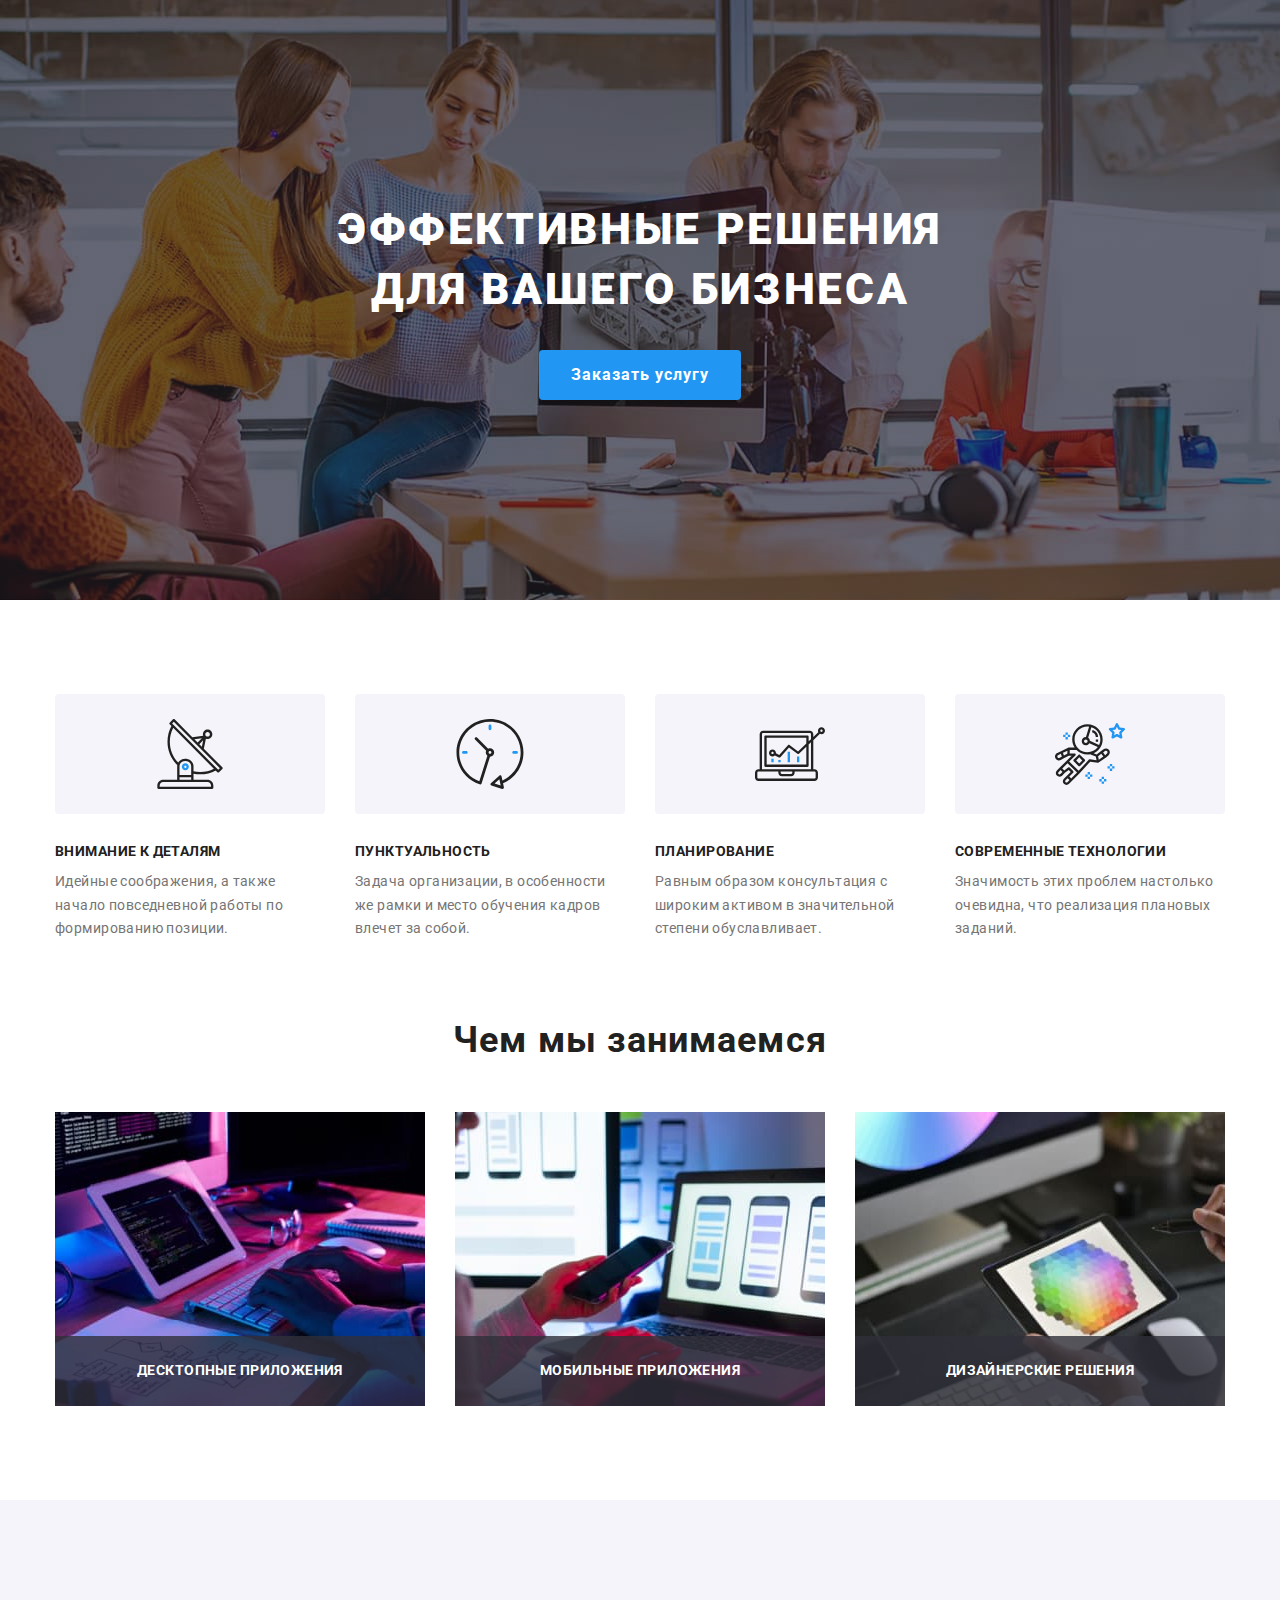
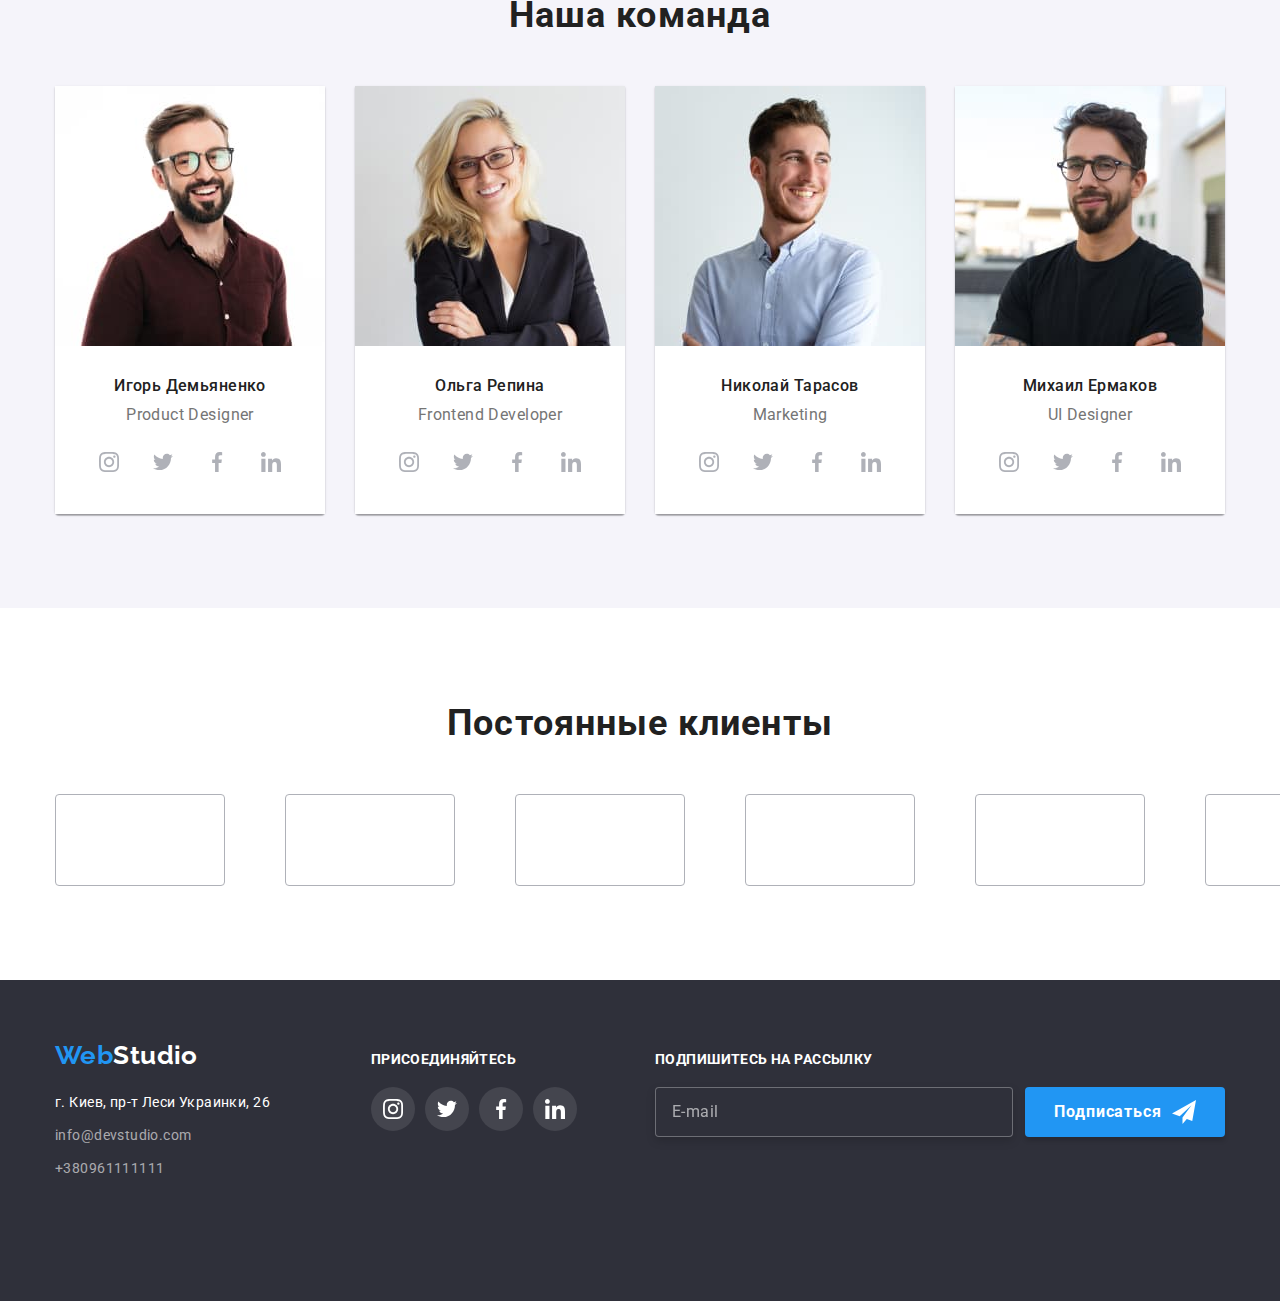
==== commit 807053f8: "доделать кнопки" ====
--- a/index.html
+++ b/index.html
@@ -603,86 +603,88 @@
 
     <footer class="footer" id="contacts">
       <div class="conteiner">
-        <div class="footer-nav">
-          <a class="logo logo__footer link" href="#studio" lang="en">
-            <span class="logo__text">Web</span
-            ><span class="logo__text--white">Studio</span>
-          </a>
-          <address class="address">
-            <ul class="address__list">
-              <li class="address__item">
+        <div class="tablet-footer">
+          <div class="footer-nav">
+            <a class="logo logo__footer link" href="#studio" lang="en">
+              <span class="logo__text">Web</span
+              ><span class="logo__text--white">Studio</span>
+            </a>
+            <address class="address">
+              <ul class="address__list">
+                <li class="address__item">
+                  <a
+                    class="address__text"
+                    href="https://goo.gl/maps/3yur5tBAN58PeFfx5"
+                    rel="noopener noreferrer"
+                    >г. Киев, пр-т Леси Украинки, 26
+                  </a>
+                </li>
+                <li class="address__item">
+                  <a class="address__link" href="mailto:info@devstudio.com"
+                    >info@devstudio.com</a
+                  >
+                </li>
+                <li class="address__item">
+                  <a class="address__link" href="tel:+380961111111"
+                    >+380961111111</a
+                  >
+                </li>
+              </ul>
+            </address>
+          </div>
+          <div class="join">
+            <h3 class="join__title">Присоединяйтесь</h3>
+            <ul class="social-icons">
+              <li class="social-icons__item">
                 <a
-                  class="address__text"
-                  href="https://goo.gl/maps/3yur5tBAN58PeFfx5"
+                  href="https://www.instagram.com/"
+                  class="social-icons__link social-icons__link--footer"
+                  target="_blank"
                   rel="noopener noreferrer"
-                  >г. Киев, пр-т Леси Украинки, 26
+                >
+                  <svg class="social-icons__svg">
+                    <use href="./images/icons/icons.svg#icon-instagram"></use>
+                  </svg>
                 </a>
               </li>
-              <li class="address__item">
-                <a class="address__link" href="mailto:info@devstudio.com"
-                  >info@devstudio.com</a
+              <li class="social-icons__item">
+                <a
+                  href="https://www.twitter.com/"
+                  class="social-icons__link social-icons__link--footer"
+                  target="_blank"
+                  rel="noopener noreferrer"
                 >
+                  <svg class="social-icons__svg">
+                    <use href="./images/icons/icons.svg#icon-twitter"></use>
+                  </svg>
+                </a>
               </li>
-              <li class="address__item">
-                <a class="address__link" href="tel:+380961111111"
-                  >+380961111111</a
+              <li class="social-icons__item">
+                <a
+                  href="https://www.facebook.com/ "
+                  class="social-icons__link social-icons__link--footer"
+                  target="_blank"
+                  rel="noopener noreferrer"
                 >
+                  <svg class="social-icons__svg">
+                    <use href="./images/icons/icons.svg#icon-facebook"></use>
+                  </svg>
+                </a>
+              </li>
+              <li class="social-icons__item">
+                <a
+                  href="https://www.linkedin.com/ "
+                  class="social-icons__link social-icons__link--footer"
+                  target="_blank"
+                  rel="noopener noreferrer"
+                >
+                  <svg class="social-icons__svg">
+                    <use href="./images/icons/icons.svg#icon-linkedin"></use>
+                  </svg>
+                </a>
               </li>
             </ul>
-          </address>
-        </div>
-        <div class="join">
-          <h3 class="join__title">Присоединяйтесь</h3>
-          <ul class="social-icons">
-            <li class="social-icons__item">
-              <a
-                href="https://www.instagram.com/"
-                class="social-icons__link social-icons__link--footer"
-                target="_blank"
-                rel="noopener noreferrer"
-              >
-                <svg class="social-icons__svg">
-                  <use href="./images/icons/icons.svg#icon-instagram"></use>
-                </svg>
-              </a>
-            </li>
-            <li class="social-icons__item">
-              <a
-                href="https://www.twitter.com/"
-                class="social-icons__link social-icons__link--footer"
-                target="_blank"
-                rel="noopener noreferrer"
-              >
-                <svg class="social-icons__svg">
-                  <use href="./images/icons/icons.svg#icon-twitter"></use>
-                </svg>
-              </a>
-            </li>
-            <li class="social-icons__item">
-              <a
-                href="https://www.facebook.com/ "
-                class="social-icons__link social-icons__link--footer"
-                target="_blank"
-                rel="noopener noreferrer"
-              >
-                <svg class="social-icons__svg">
-                  <use href="./images/icons/icons.svg#icon-facebook"></use>
-                </svg>
-              </a>
-            </li>
-            <li class="social-icons__item">
-              <a
-                href="https://www.linkedin.com/ "
-                class="social-icons__link social-icons__link--footer"
-                target="_blank"
-                rel="noopener noreferrer"
-              >
-                <svg class="social-icons__svg">
-                  <use href="./images/icons/icons.svg#icon-linkedin"></use>
-                </svg>
-              </a>
-            </li>
-          </ul>
+          </div>
         </div>
         <div class="subscribe">
           <h3 class="subscribe__title">Подпишитесь на рассылку</h3>
--- a/css/main.min.css
+++ b/css/main.min.css
@@ -1,2 +1,2 @@
-:root{--primary-text-color: #212121;--hero-text-color: #ffffff;--accent-color: #2196f3;--logo-text-color: #000000;--secondary-text-color: #757575;--footer-contact-color: #ffffff99;--primary-bg-color: #ffffff;--secondary-bg-color: #f5f4fa;--footer-bg-color: #2f303a;--overlay-bg-color: rgba(33, 150, 243, 0.9);--primery-font-family: 'Roboto', sans-serif;--logo-font-family: 'Raleway', sans-serif;--header-border: #ececec;--portfolio-border: #eeeeee;--icon-color: #afb1b8;--backdrop-color: rgba(0, 0, 0, 0.2);--duration: 250ms;--timing-function: cubic-bezier(0.4, 0, 0.2, 1)}html{box-sizing:border-box}*,*::before,*::after{box-sizing:inherit}body{background-color:var(--primary-bg-color);color:var(--primary-text-color);font-family:var(--primery-font-family);font-style:normal;font-weight:normal;font-size:14px;letter-spacing:0.03em}h1,h2,h3,p{margin-top:0px}img{display:block;height:auto;max-width:100%}ul{padding:0;margin:0;list-style:none;text-decoration:none}.link{color:inherit;text-decoration:none}.list{list-style:none;padding:0;margin:0}.visually-hidden{position:absolute;width:1px;height:1px;margin:-1px;border:0;padding:0;white-space:nowrap;clip-path:inset(100%);clip:rect(0 0 0 0);overflow:hidden}.conteiner{margin-left:auto;margin-right:auto;margin-top:0;margin-bottom:0;padding-right:15px;padding-left:15px;width:100%}@media screen and (min-width: 480px){.conteiner{max-width:480px}}@media screen and (min-width: 768px){.conteiner{max-width:768px}}@media screen and (min-width: 1200px){.conteiner{max-width:1200px}}.page-header{padding-top:0px;border-bottom-width:1px;border-bottom-style:solid;border-bottom-color:var(--header-border)}.page-header .conteiner{display:flex;align-items:center;justify-content:flex-start}.logo,.logo-footer{font-family:var(--logo-font-family);text-decoration:none;font-size:26px;line-height:1.19;font-weight:700}.logo{display:inline-block;margin-right:93px}.logo__footer{margin:0px}.logo__text{color:var(--accent-color)}.logo__text--white{color:var(--hero-text-color)}.nav{margin-right:auto}.nav__list{display:inline-flex}.nav__link{display:block;padding-top:32px;padding-bottom:32px;color:var(--primary-text-color);font-weight:500;line-height:1.14;letter-spacing:0.02em;text-decoration:none;transition:color var(--duration) var(--timing-function)}.nav__item:not(:last-child){margin-right:50px}.nav__link:hover,.nav__link:focus{color:var(--accent-color)}.nav__link--current{color:var(--accent-color)}.nav__link{position:relative}.nav__link::after{position:absolute;content:'';width:100%;display:block;height:4px;bottom:-1px;background-color:var(--accent-color);border-radius:2px;opacity:0}.nav__link:hover::after,.nav__link:focus::after{opacity:1}.nav__link--current::after{opacity:1}.contacts{display:block}.contacts__list{display:inline-flex;font-style:inherit}.contacts__item+.contacts__item{margin-left:50px}.contacts__item:not(:last-child){margin:0px}.contacts__link{display:flex;align-items:center;color:var(--secondary-text-color);font-weight:500;line-height:1.14;letter-spacing:0.02em;text-decoration:none;transition:color var(--duration) var(--timing-function)}.contacts__icon{margin-right:10px;stroke:currentColor}.contacts__link:hover,.contacts__link:focus{color:var(--accent-color)}.hero{background-color:var(--footer-bg-color);max-width:1600px;padding-left:15px;padding-right:15px;margin-right:auto;margin-left:auto;background-image:linear-gradient(to top left, rgba(47,48,58,0.4), rgba(47,48,58,0.4)),url("../images/m-hero.jpg");background-repeat:no-repeat;background-position:center;background-size:cover;padding-top:118px;padding-bottom:118px}@media screen and (min-width: 768px){.hero{background-image:linear-gradient(to top left, rgba(47,48,58,0.4), rgba(47,48,58,0.4)),url("../images/t-hero.jpg")}}@media screen and (min-width: 1200px){.hero{padding-top:200px;padding-bottom:200px;background-image:linear-gradient(to top left, rgba(47,48,58,0.4), rgba(47,48,58,0.4)),url("../images/hero.jpg")}}.hero__content{margin:0 auto;width:100%;max-width:360px;text-align:center}@media screen and (min-width: 1200px){.hero__content{max-width:696px}}.hero__title{margin-bottom:30px;color:var(--hero-text-color);font-weight:900;font-size:26px;line-height:1.61;letter-spacing:0.06em;text-transform:uppercase}@media screen and (min-width: 1200px){.hero__title{font-size:44px;line-height:1.36}}.hero__button{margin-right:auto;margin-left:auto;min-width:200px;min-height:50px;padding:10px 32px;display:flex;align-items:center;border-radius:4px;border:none;font-style:inherit;font-weight:700;font-size:16px;line-height:1.87;letter-spacing:0.06em;color:var(--hero-text-color);background-color:var(--accent-color);box-shadow:0px 4px 4px rgba(0,0,0,0.15)}.section{padding-top:60px;padding-bottom:60px}@media screen and (min-width: 1200px){.section{padding-top:94px;padding-bottom:94px}}.work__title--stl,.team__title--stl,.clients__title--stl{margin-bottom:50px;text-align:center;font-weight:700;font-size:36px;line-height:1.17;letter-spacing:0.03em}.features__text--cl,.portfolio__text--cl{color:var(--secondary-text-color)}.features{display:block}.features__list{padding:0px;margin:0px;margin-bottom:-30px}@media screen and (min-width: 768px){.features__list{display:flex;flex-wrap:wrap;margin-left:-30px}}@media screen and (min-width: 1200px){.features__list{display:flex;flex-wrap:nowrap;margin-top:-30px;margin-left:-30px}}.features__list>.features__item{width:100%}@media screen and (min-width: 768px){.features__list>.features__item{flex-basis:calc((100% - 2 * 30px) / 2);margin-left:30px}}@media screen and (min-width: 1200px){.features__list>.features__item{flex-basis:calc((100% - 4 * 30px) / 4);margin-top:30px;margin-left:30px}}.features__title{text-align:center;margin-top:0;margin-bottom:10px;font-weight:700;font-size:14px;line-height:1.14;text-transform:uppercase}@media screen and (min-width: 768px){.features__title{text-align:left}}.features__icon{display:flex;justify-content:center;align-items:center;margin-bottom:30px;width:100%;height:120px;border:1px solid transparent;background-color:var(--secondary-bg-color);border-radius:4px}.features__item{margin-top:0;line-height:1.71}.work{padding-top:0px;display:none}@media screen and (min-width: 1200px){.work{display:block}}.work__list{display:flex;flex-wrap:wrap;margin-top:-30px;margin-left:-30px}.work__img{position:relative}.work__label{display:flex;align-items:center;justify-content:center;position:absolute;background-color:rgba(47,48,58,0.8);color:var(--hero-text-color);width:100%;bottom:0px;height:70px}.work__text{color:var(--hero-text-color);margin-bottom:0;font-weight:700}.work__list>.work__item{flex-basis:calc((100% - 3 * 30px) / 3);text-align:center;margin-top:30px;margin-left:30px}.team{background-color:var(--secondary-bg-color)}@media screen and (min-width: 768px){.team__list{display:flex;flex-wrap:wrap;margin-left:-30px}}@media screen and (min-width: 1200px){.team__list{display:flex;flex-wrap:nowrap;margin-top:-30px;margin-left:-30px}}.team__item{box-shadow:0px 1px 3px rgba(0,0,0,0.12),0px 1px 1px rgba(0,0,0,0.14),0px 2px 1px rgba(0,0,0,0.2);border-radius:0px 0px 4px 4px;width:100%}@media screen and (min-width: 768px){.team__item{flex-basis:calc((100% - 2 * 30px) / 2);margin-top:30px;margin-left:30px}}@media screen and (min-width: 1200px){.team__item{flex-basis:calc((100% - 4 * 30px) / 4);margin-top:30px;margin-left:30px}}.team__foto{width:100%}@media screen and (min-width: 1200px){.team__foto{margin-top:0}}.team__content{padding-top:30px;padding-bottom:30px;text-align:center;background-color:var(--hero-text-color)}.team__name{margin-top:0;margin-bottom:10px;font-weight:500;font-size:16px;line-height:1.19}.team__position{margin-bottom:0;font-size:16px;line-height:1.19;color:var(--secondary-text-color)}.social-icons{display:inline-flex;justify-content:center}.social-icons__item:not(:last-child){margin-right:10px}.social-icons__link{margin-top:16px;display:flex;align-items:center;justify-content:center;width:44px;height:44px;border-radius:50%;background-color:var(--primary-bg-color);color:var(--icon-color);transition:background-color var(--duration) var(--timing-function),color var(--duration) var(--timing-function)}.social-icons__link:hover,.social-icons__link:focus,.social-icons__link--footer:hover,.social-icons__link--footer:focus{background-color:var(--accent-color)}.footer .social-icons{display:inline-flex;justify-content:center}.social-icons__svg{width:20px;height:20px;fill:currentColor}.social-icons__link:hover .social-icons__svg,.social-icons__link:focus .social-icons__svg{fill:var(--hero-text-color)}.social-icons__link--footer{background-color:rgba(255,255,255,0.1);color:var(--hero-text-color);margin-top:0px}.clients{display:block}@media screen and (min-width: 480px){.clients__list{display:flex;flex-wrap:wrap;margin-left:-30px;margin-top:-30px}}@media screen and (min-width: 768px){.clients__list{display:flex;flex-wrap:wrap;margin-left:-30px;margin-top:-30px}}@media screen and (min-width: 1200px){.clients__list{display:inline-flex;flex-wrap:nowrap;margin-top:-30px;margin-left:-30px}}.clients__item{width:100%}@media screen and (min-width: 320px){.clients__item{flex-basis:calc((100% - 2 * 30px) / 2);margin-top:30px;margin-left:30px}}@media screen and (min-width: 768px){.clients__item{flex-basis:calc((100% - 3 * 30px) / 3);margin-top:30px;margin-left:30px}}.clients__link{display:flex;justify-content:center;align-items:center;width:210px;height:92px;border:1px solid var(--icon-color);box-sizing:border-box;border-radius:4px;color:var(--icon-color);transition-property:color border-color;transition-duration:var(--duration);transition-timing-function:var(--timing-function)}@media screen and (min-width: 768px){.clients__link{width:226px}}@media screen and (min-width: 1200px){.clients__link{width:170px}}.clients__link:hover,.clients__link:focus{border:1px solid var(--accent-color);color:var(--accent-color)}.clients__icon{width:106px;height:60px;fill:currentColor}.footer .conteiner{display:flex;align-items:baseline}.footer{background-color:var(--footer-bg-color);padding-top:60px;padding-bottom:60px}.footer-nav{width:calc(100% / 12 * 3)}.address{margin:20px 0px 0px}.address__item{margin-top:9px}.address__list{font-style:normal;line-height:1.71}.address__text{text-decoration:none;color:var(--hero-text-color)}.address__link{text-decoration:none;color:var(--footer-contact-color);transition:color var(--duration) var(--timing-function)}.address__link:hover,.address__link:focus,.address__text:hover,.address__text:focus{color:var(--accent-color)}.join{width:calc(100% / 12 * 3);justify-content:center;align-content:center}.join__title{color:var(--hero-text-color);margin-bottom:20px;text-transform:uppercase;font-size:14px}.subscribe{margin-left:auto}.subscribe__title{color:var(--hero-text-color);margin-bottom:20px;text-transform:uppercase;font-size:14px}.footer-form{display:flex}.footer-form__input{width:358px;height:50px;margin-right:12px;padding:15px 16px;border:1px solid rgba(255,255,255,0.3);filter:drop-shadow(0px 4px 4px rgba(0,0,0,0.15));border-radius:4px;color:var(--primary-bg-color);background-color:var(--footer-bg-color)}.footer-form__input::placeholder{display:flex;align-items:center;font-weight:400;font-size:16px;line-height:1.25;letter-spacing:0.03em;color:rgba(255,255,255,0.6)}.footer-form__button{position:relative;display:flex;justify-content:center;align-items:center;padding-top:10px;padding-bottom:10px;width:200px;height:50px;color:var(--hero-text-color);background-color:var(--accent-color);border-color:var(--accent-color);box-shadow:0px 4px 4px rgba(0,0,0,0.15);border-radius:4px;border:none;font-weight:700;font-size:16px;line-height:1.87;letter-spacing:0.06em;cursor:pointer;transition:background-color var(--duration) var(--timing-function)}.footer-form__button:hover{background-color:var(--accent-color)}.footer-form__icon{margin-left:10px;top:13px;bottom:13px;fill:var(--primary-bg-color)}.filter{margin-top:0;margin-bottom:50px;text-align:center}.filter__button{padding:6px 22px;color:var(--primary-text-color);border:0px;background-color:var(--secondary-bg-color);cursor:pointer;font-family:inherit;font-weight:500;font-size:16px;line-height:1.62;text-align:center;letter-spacing:0.03em;border-radius:4px;transition:background-color var(--duration) var(--timing-function),color var(--duration) var(--timing-function),box-shadow var(--duration) var(--timing-function)}.filter__button:hover,.filter__button:focus{color:var(--hero-text-color);background-color:var(--accent-color);box-shadow:0px 3px 1px rgba(0,0,0,0.1),0px 1px 2px rgba(0,0,0,0.08),0px 2px 2px rgba(0,0,0,0.12)}.filter__list{display:inline-flex;margin-right:auto;margin-left:auto}.filter__list .button{display:block}.filter__item:not(:last-child){margin-right:8px}.portfolio{display:block}.portfolio__item{flex-basis:calc((100% - 3 * 30px) / 3);margin-left:30px;margin-top:30px}.portfolio__link{display:block;transition:box-shadow var(--duration) var(--timing-function);text-decoration:none}.portfolio__link:hover,.portfolio__link:focus{border:1px solid var(--portfolio-border);box-shadow:0px 1px 1px rgba(0,0,0,0.12),0px 4px 4px rgba(0,0,0,0.06),1px 4px 6px rgba(0,0,0,0.16)}.portfolio__list{padding:0px;margin:0px;list-style:none;display:flex;flex-wrap:wrap;margin-left:-30px;margin-top:-30px}.portfolio__content{padding:20px 0 20px 24px;background:var(--primary-bg-color);border-right:1px solid var(--portfolio-border);border-bottom:1px solid var(--portfolio-border);border-left:1px solid var(--portfolio-border);text-decoration:none}.portfolio__title{color:var(--primary-text-color);margin-bottom:4px;font-weight:700;font-size:18px;line-height:2;letter-spacing:0.06em}.portfolio__overlay{position:absolute;top:0;bottom:0;width:100%;height:100%;background-color:var(--overlay-bg-color);transform:translatey(100%);transition:transform var(--duration) var(--timing-function)}.portfolio__thumb{position:relative;width:100%;height:100%;margin-left:auto;margin-right:auto;overflow:hidden}.portfolio__thumb:hover .potfolio__overlay{transform:translatey(0)}.portfolio__overlay--text{color:var(--hero-text-color);margin:0;padding-top:63px;padding-right:24px;padding-bottom:63px;padding-left:24px;font-size:18px;line-height:1.56}.backdrop{position:fixed;top:0;left:0;width:100%;height:100%;background-color:var(--backdrop-color);z-index:2;opacity:1;transition:opacity var(--duration) var(--timing-function)}.is-hidden{opacity:0;visibility:hidden;pointer-events:none}.backdrop.is-hidden .modal{transform:translate(-50%, -50%) scale(0.5)}.modal{position:absolute;top:50%;left:50%;transform:translate(-50%, -50%) scale(1);width:100%;max-width:528px;min-height:581px;background-color:var(--primary-bg-color);box-shadow:0px 1px 3px rgba(0,0,0,0.12),0px 1px 1px rgba(0,0,0,0.14),0px 2px 1px rgba(0,0,0,0.2);border-radius:4px;transition:transform var(--duration) var(--timing-function),visibility var(--duration) var(--timing-function)}.modal__button{position:absolute;display:inline-block;width:30px;height:30px;top:8px;right:8px;display:inline-flex;align-items:center;border:1px solid rgba(0,0,0,0.1);border-radius:50%;background-color:var(--primary-bg-color);transition:color var(--duration) var(--timing-function);cursor:pointer}.modal__button:hover,.modal__button:focus{fill:var(--accent-color)}.form__group{display:flex;flex-direction:column;padding-left:40px;padding-right:40px}.form__title{margin-bottom:12px;padding-top:40px;font-weight:700;font-size:20px;line-height:1.15;text-align:center;color:var(--primary-text-color)}.form__item{position:relative;display:flex;flex-direction:column;margin-bottom:10px}.form__label{margin-bottom:4px;font-weight:400;font-size:12px;line-height:1.17;letter-spacing:0.01em;color:var(--secondary-text-color);text-align:left}.form__input{height:40px;padding-left:42px;padding-right:12px;border:1px solid rgba(33,33,33,0.2);box-sizing:border-box;border-radius:4px;transition:border-color var(--duration) var(--timing-function),fill var(--duration) var(--timing-function)}.form__input:hover,.form__input:focus{border-color:var(--accent-color);cursor:pointer;outline:none}.form__input:hover+.modal__icon,.form__input:focus+.modal__icon{fill:var(--accent-color)}.modal__icon{position:absolute;top:50%;left:12px;transition:fill var(--duration) var(--timing-function)}.form__input--comment{padding:12px 16px;margin-bottom:20px;height:120px;resize:none;border:1px solid rgba(33,33,33,0.2);box-sizing:border-box;border-radius:4px}.form__input--comment:hover,.form__input--comment:focus{border-color:var(--accent-color);cursor:pointer;outline:none}.form__input--comment::placeholder{font-family:Roboto;font-weight:400;font-size:12px;line-height:1.17;letter-spacing:0.01em;color:rgba(117,117,117,0.5)}.form-checkbox__label{display:flex;align-items:center;font-size:14px;line-height:1.71;color:var(--primery-text-color);text-align:center}.conditions{color:var(--accent-color);margin-left:5px}.form-checkbox__input{position:absolute;appearance:none;-webkit-appearance:none;-moz-appearance:none}.form-checkbox__label::before{content:'';width:16px;height:16px;border:2px solid #212121;border-radius:3px;margin-right:8px;display:inline-block;transition:background-color var(--duration) var(--timing-function)}.form-checkbox__input:checked+.form-checkbox__label::before{background-color:var(--accent-color);border-color:var(--accent-color);background-image:url(../images/icons/check.svg);background-position:center;background-repeat:no-repeat;background-size:contain;transition:background-color var(--duration) var(--timing-function)}.form-checkbox__input:focus-within ~ .form-checkbox__label::before{border:1px solid #2196f3;outline:none;transition:border-color var(--duration) var(--timing-function)}.form__button-thumb{text-align:center}.form__btn-submit{display:inline-block;width:200px;height:50px;padding:10px 55px;margin-top:30px;margin-bottom:40px;color:var(--hero-text-color);background-color:var(--accent-color);border-color:var(--accent-color);font-weight:700;font-size:16px;line-height:1.87;letter-spacing:0.06em;cursor:pointer;border:none;border-radius:4px;box-shadow:0px 4px 4px rgba(0,0,0,0.15);transition:background-color var(--duration) var(--timing-function)}.form__btn-submit:hover{background-color:var(--accent-color)}
+:root{--primary-text-color: #212121;--hero-text-color: #ffffff;--accent-color: #2196f3;--logo-text-color: #000000;--secondary-text-color: #757575;--footer-contact-color: #ffffff99;--primary-bg-color: #ffffff;--secondary-bg-color: #f5f4fa;--footer-bg-color: #2f303a;--overlay-bg-color: rgba(33, 150, 243, 0.9);--primery-font-family: 'Roboto', sans-serif;--logo-font-family: 'Raleway', sans-serif;--header-border: #ececec;--portfolio-border: #eeeeee;--icon-color: #afb1b8;--backdrop-color: rgba(0, 0, 0, 0.2);--duration: 250ms;--timing-function: cubic-bezier(0.4, 0, 0.2, 1)}html{box-sizing:border-box}*,*::before,*::after{box-sizing:inherit}body{background-color:var(--primary-bg-color);color:var(--primary-text-color);font-family:var(--primery-font-family);font-style:normal;font-weight:normal;font-size:14px;letter-spacing:0.03em}h1,h2,h3,p{margin-top:0px}img{display:block;height:auto;max-width:100%}ul{padding:0;margin:0;list-style:none;text-decoration:none}.link{color:inherit;text-decoration:none}.list{list-style:none;padding:0;margin:0}.visually-hidden{position:absolute;width:1px;height:1px;margin:-1px;border:0;padding:0;white-space:nowrap;clip-path:inset(100%);clip:rect(0 0 0 0);overflow:hidden}.conteiner{margin-left:auto;margin-right:auto;margin-top:0;margin-bottom:0;padding-right:15px;padding-left:15px;width:100%}@media screen and (min-width: 480px){.conteiner{max-width:480px}}@media screen and (min-width: 768px){.conteiner{max-width:768px}}@media screen and (min-width: 1200px){.conteiner{max-width:1200px}}.page-header{padding-top:0px;border-bottom-width:1px;border-bottom-style:solid;border-bottom-color:var(--header-border)}.page-header .conteiner{display:flex;align-items:center;justify-content:flex-start}.logo,.logo-footer{font-family:var(--logo-font-family);text-decoration:none;font-size:26px;line-height:1.19;font-weight:700}.logo{display:inline-block;margin-right:93px}.logo__footer{margin:0px}.logo__text{color:var(--accent-color)}.logo__text--white{color:var(--hero-text-color)}.nav{margin-right:auto}.nav__list{display:inline-flex}.nav__link{display:block;padding-top:32px;padding-bottom:32px;color:var(--primary-text-color);font-weight:500;line-height:1.14;letter-spacing:0.02em;text-decoration:none;transition:color var(--duration) var(--timing-function)}.nav__item:not(:last-child){margin-right:50px}.nav__link:hover,.nav__link:focus{color:var(--accent-color)}.nav__link--current{color:var(--accent-color)}.nav__link{position:relative}.nav__link::after{position:absolute;content:'';width:100%;display:block;height:4px;bottom:-1px;background-color:var(--accent-color);border-radius:2px;opacity:0}.nav__link:hover::after,.nav__link:focus::after{opacity:1}.nav__link--current::after{opacity:1}.contacts{display:block}.contacts__list{display:inline-flex;font-style:inherit}.contacts__item+.contacts__item{margin-left:50px}.contacts__item:not(:last-child){margin:0px}.contacts__link{display:flex;align-items:center;color:var(--secondary-text-color);font-weight:500;line-height:1.14;letter-spacing:0.02em;text-decoration:none;transition:color var(--duration) var(--timing-function)}.contacts__icon{margin-right:10px;stroke:currentColor}.contacts__link:hover,.contacts__link:focus{color:var(--accent-color)}.hero{background-color:var(--footer-bg-color);max-width:1600px;padding-left:15px;padding-right:15px;margin-right:auto;margin-left:auto;background-image:linear-gradient(to top left, rgba(47,48,58,0.4), rgba(47,48,58,0.4)),url("../images/m-hero.jpg");background-repeat:no-repeat;background-position:center;background-size:cover;padding-top:118px;padding-bottom:118px}@media screen and (min-width: 768px){.hero{background-image:linear-gradient(to top left, rgba(47,48,58,0.4), rgba(47,48,58,0.4)),url("../images/t-hero.jpg")}}@media screen and (min-width: 1200px){.hero{padding-top:200px;padding-bottom:200px;background-image:linear-gradient(to top left, rgba(47,48,58,0.4), rgba(47,48,58,0.4)),url("../images/hero.jpg")}}.hero__content{margin:0 auto;width:100%;max-width:360px;text-align:center}@media screen and (min-width: 1200px){.hero__content{max-width:696px}}.hero__title{margin-bottom:30px;color:var(--hero-text-color);font-weight:900;font-size:26px;line-height:1.61;letter-spacing:0.06em;text-transform:uppercase}@media screen and (min-width: 1200px){.hero__title{font-size:44px;line-height:1.36}}.hero__button{margin-right:auto;margin-left:auto;min-width:200px;min-height:50px;padding:10px 32px;display:flex;align-items:center;border-radius:4px;border:none;font-style:inherit;font-weight:700;font-size:16px;line-height:1.87;letter-spacing:0.06em;color:var(--hero-text-color);background-color:var(--accent-color);box-shadow:0px 4px 4px rgba(0,0,0,0.15)}.section{padding-top:60px;padding-bottom:60px}@media screen and (min-width: 1200px){.section{padding-top:94px;padding-bottom:94px}}.work__title--stl,.team__title--stl,.clients__title--stl{margin-bottom:50px;text-align:center;font-weight:700;font-size:36px;line-height:1.17;letter-spacing:0.03em}.features__text--cl,.portfolio__text--cl{color:var(--secondary-text-color)}.features{display:block}.features__list{padding:0px;margin:0px;margin-bottom:-30px}@media screen and (min-width: 768px){.features__list{display:flex;flex-wrap:wrap;margin-left:-30px}}@media screen and (min-width: 1200px){.features__list{display:flex;flex-wrap:nowrap;margin-top:-30px;margin-left:-30px}}.features__list>.features__item{width:100%}@media screen and (min-width: 768px){.features__list>.features__item{flex-basis:calc((100% - 2 * 30px) / 2);margin-left:30px}}@media screen and (min-width: 1200px){.features__list>.features__item{flex-basis:calc((100% - 4 * 30px) / 4);margin-top:30px;margin-left:30px}}.features__title{text-align:center;margin-top:0;margin-bottom:10px;font-weight:700;font-size:14px;line-height:1.14;text-transform:uppercase}@media screen and (min-width: 768px){.features__title{text-align:left}}.features__icon{display:flex;justify-content:center;align-items:center;margin-bottom:30px;width:100%;height:120px;border:1px solid transparent;background-color:var(--secondary-bg-color);border-radius:4px}.features__item{margin-top:0;line-height:1.71}.work{padding-top:0px;display:none}@media screen and (min-width: 1200px){.work{display:block}}.work__list{display:flex;flex-wrap:wrap;margin-top:-30px;margin-left:-30px}.work__img{position:relative}.work__label{display:flex;align-items:center;justify-content:center;position:absolute;background-color:rgba(47,48,58,0.8);color:var(--hero-text-color);width:100%;bottom:0px;height:70px}.work__text{color:var(--hero-text-color);margin-bottom:0;font-weight:700}.work__list>.work__item{flex-basis:calc((100% - 3 * 30px) / 3);text-align:center;margin-top:30px;margin-left:30px}.team{background-color:var(--secondary-bg-color)}@media screen and (min-width: 768px){.team__list{display:flex;flex-wrap:wrap;margin-left:-30px}}@media screen and (min-width: 1200px){.team__list{display:flex;flex-wrap:nowrap;margin-top:-30px;margin-left:-30px}}.team__item{box-shadow:0px 1px 3px rgba(0,0,0,0.12),0px 1px 1px rgba(0,0,0,0.14),0px 2px 1px rgba(0,0,0,0.2);border-radius:0px 0px 4px 4px;width:100%}@media screen and (min-width: 768px){.team__item{flex-basis:calc((100% - 2 * 30px) / 2);margin-top:30px;margin-left:30px}}@media screen and (min-width: 1200px){.team__item{flex-basis:calc((100% - 4 * 30px) / 4);margin-top:30px;margin-left:30px}}.team__foto{width:100%}@media screen and (min-width: 1200px){.team__foto{margin-top:0}}.team__content{padding-top:30px;padding-bottom:30px;text-align:center;background-color:var(--hero-text-color)}.team__name{margin-top:0;margin-bottom:10px;font-weight:500;font-size:16px;line-height:1.19}.team__position{margin-bottom:0;font-size:16px;line-height:1.19;color:var(--secondary-text-color)}.social-icons{display:inline-flex;justify-content:center}.social-icons__item:not(:last-child){margin-right:10px}.social-icons__link{margin-top:16px;display:flex;align-items:center;justify-content:center;width:44px;height:44px;border-radius:50%;background-color:var(--primary-bg-color);color:var(--icon-color);transition:background-color var(--duration) var(--timing-function),color var(--duration) var(--timing-function)}.social-icons__link:hover,.social-icons__link:focus,.social-icons__link--footer:hover,.social-icons__link--footer:focus{background-color:var(--accent-color)}.footer .social-icons{display:inline-flex;justify-content:center}.social-icons__svg{width:20px;height:20px;fill:currentColor}.social-icons__link:hover .social-icons__svg,.social-icons__link:focus .social-icons__svg{fill:var(--hero-text-color)}.social-icons__link--footer{background-color:rgba(255,255,255,0.1);color:var(--hero-text-color);margin-top:0px}.clients{display:block}@media screen and (min-width: 480px){.clients__list{display:flex;flex-wrap:wrap;margin-left:-30px;margin-top:-30px}}@media screen and (min-width: 768px){.clients__list{display:flex;flex-wrap:wrap;margin-left:-30px;margin-top:-30px}}@media screen and (min-width: 1200px){.clients__list{display:inline-flex;flex-wrap:nowrap;margin-top:-30px;margin-left:-30px}}@media screen and (min-width: 1200px){.clients__item:not(:last-child){margin-right:30px}}.clients__item{width:100%}@media screen and (min-width: 320px){.clients__item{flex-basis:calc((100% - 2 * 30px) / 2);margin-top:30px;margin-left:30px}}@media screen and (min-width: 768px){.clients__item{flex-basis:calc((100% - 3 * 30px) / 3);margin-top:30px;margin-left:30px}}.clients__link{display:flex;justify-content:center;align-items:center;width:210px;height:92px;border:1px solid var(--icon-color);box-sizing:border-box;border-radius:4px;color:var(--icon-color);transition-property:color border-color;transition-duration:var(--duration);transition-timing-function:var(--timing-function)}@media screen and (min-width: 768px){.clients__link{width:226px}}@media screen and (min-width: 1200px){.clients__link{width:170px}}.clients__link:hover,.clients__link:focus{border:1px solid var(--accent-color);color:var(--accent-color)}.clients__icon{width:106px;height:60px;fill:currentColor}@media screen and (max-width: 767px){.footer .conteiner{text-align:center}}@media screen and (min-width: 768px){.footer .conteiner{display:flex;justify-content:space-around;flex-wrap:wrap}}@media screen and (min-width: 1200px){.footer .conteiner{display:flex;align-items:baseline;flex-wrap:nowrap}}.footer{background-color:var(--footer-bg-color);padding-top:60px;padding-bottom:60px}.footer-nav{width:100%;margin-bottom:60px;text-align:center}@media screen and (min-width: 768px){.footer-nav{margin-left:0}}@media screen and (min-width: 1200px){.footer-nav{text-align:left;margin-bottom:0}}@media screen and (max-width: 480px){.tablet-footer{margin-bottom:60px}}@media screen and (min-width: 480px){.tablet-footer{margin-bottom:60px}}@media screen and (min-width: 768px){.tablet-footer{display:inline-flex;margin-left:auto;margin-right:auto;margin-bottom:60px;align-items:baseline;justify-content:space-between}}@media screen and (min-width: 1200px){.tablet-footer{margin-left:0;margin-right:0}}.address{margin:20px 0px 0px}.address__item{margin-top:9px}.address__list{font-style:normal;line-height:1.71}.address__text{text-decoration:none;color:var(--hero-text-color)}.address__link{text-decoration:none;color:var(--footer-contact-color);transition:color var(--duration) var(--timing-function)}.address__link:hover,.address__link:focus,.address__text:hover,.address__text:focus{color:var(--accent-color)}.join{justify-content:center;align-content:center}@media screen and (min-width: 768px){.join{margin-left:165px;justify-content:center;align-content:center;text-align:center}}@media screen and (min-width: 1200px){.join{text-align:center;width:calc(100% / 12 * 3);text-align:left;margin-left:0}}.join__title{color:var(--hero-text-color);margin-bottom:20px;text-transform:uppercase;font-size:14px}@media screen and (min-width: 768px){.join__title{text-align:center}}.subscribe{margin-left:0;text-align:center}@media screen and (max-width: 480px){.subscribe{width:100%}}@media screen and (min-width: 1200px){.subscribe{margin-left:auto;text-align:left}}.subscribe__title{color:var(--hero-text-color);margin-bottom:20px;text-transform:uppercase;font-size:14px}.footer-form{display:block}@media screen and (min-width: 1200px){.footer-form{display:flex}}.footer-form__input{width:100%;height:50px;margin-right:12px;padding:15px 16px;border:1px solid rgba(255,255,255,0.3);filter:drop-shadow(0px 4px 4px rgba(0,0,0,0.15));border-radius:4px;color:var(--primary-bg-color);background-color:var(--footer-bg-color)}@media screen and (min-width: 768px){.footer-form__input{width:358px}}@media screen and (min-width: 1200px){.footer-form__input{width:358px}}.footer-form__input::placeholder{display:flex;align-items:center;font-weight:400;font-size:16px;line-height:1.25;letter-spacing:0.03em;color:rgba(255,255,255,0.6)}.footer-form__button{margin-top:20px;position:relative;justify-content:center;align-items:center;padding-top:10px;padding-bottom:10px;width:200px;height:50px;color:var(--hero-text-color);background-color:var(--accent-color);border-color:var(--accent-color);box-shadow:0px 4px 4px rgba(0,0,0,0.15);border-radius:4px;border:none;font-weight:700;font-size:16px;line-height:1.87;letter-spacing:0.06em;cursor:pointer;transition:background-color var(--duration) var(--timing-function)}@media screen and (min-width: 480px){.footer-form__button{display:block;margin-left:auto;margin-right:auto}}@media screen and (min-width: 1200px){.footer-form__button{display:flex;margin-top:0}}.footer-form__button:hover{background-color:var(--accent-color)}.footer-form__icon{margin-left:10px;top:13px;bottom:13px;fill:var(--primary-bg-color)}.filter{margin-top:0;margin-bottom:50px;text-align:center}.filter__button{padding:6px 22px;color:var(--primary-text-color);border:0px;background-color:var(--secondary-bg-color);cursor:pointer;font-family:inherit;font-weight:500;font-size:16px;line-height:1.62;text-align:center;letter-spacing:0.03em;border-radius:4px;transition:background-color var(--duration) var(--timing-function),color var(--duration) var(--timing-function),box-shadow var(--duration) var(--timing-function)}.filter__button:hover,.filter__button:focus{color:var(--hero-text-color);background-color:var(--accent-color);box-shadow:0px 3px 1px rgba(0,0,0,0.1),0px 1px 2px rgba(0,0,0,0.08),0px 2px 2px rgba(0,0,0,0.12)}.filter__list{display:inline-flex;margin-right:auto;margin-left:auto}.filter__list .button{display:block}.filter__item:not(:last-child){margin-right:8px}.portfolio{display:block}.portfolio__item{flex-basis:calc((100% - 3 * 30px) / 3);margin-left:30px;margin-top:30px}.portfolio__link{display:block;transition:box-shadow var(--duration) var(--timing-function);text-decoration:none}.portfolio__link:hover,.portfolio__link:focus{border:1px solid var(--portfolio-border);box-shadow:0px 1px 1px rgba(0,0,0,0.12),0px 4px 4px rgba(0,0,0,0.06),1px 4px 6px rgba(0,0,0,0.16)}.portfolio__list{padding:0px;margin:0px;list-style:none;display:flex;flex-wrap:wrap;margin-left:-30px;margin-top:-30px}.portfolio__content{padding:20px 0 20px 24px;background:var(--primary-bg-color);border-right:1px solid var(--portfolio-border);border-bottom:1px solid var(--portfolio-border);border-left:1px solid var(--portfolio-border);text-decoration:none}.portfolio__title{color:var(--primary-text-color);margin-bottom:4px;font-weight:700;font-size:18px;line-height:2;letter-spacing:0.06em}.portfolio__overlay{position:absolute;top:0;bottom:0;width:100%;height:100%;background-color:var(--overlay-bg-color);transform:translatey(100%);transition:transform var(--duration) var(--timing-function)}.portfolio__thumb{position:relative;width:100%;height:100%;margin-left:auto;margin-right:auto;overflow:hidden}.portfolio__thumb:hover .potfolio__overlay{transform:translatey(0)}.portfolio__overlay--text{color:var(--hero-text-color);margin:0;padding-top:63px;padding-right:24px;padding-bottom:63px;padding-left:24px;font-size:18px;line-height:1.56}.backdrop{position:fixed;top:0;left:0;width:100%;height:100%;background-color:var(--backdrop-color);z-index:2;opacity:1;transition:opacity var(--duration) var(--timing-function)}.is-hidden{opacity:0;visibility:hidden;pointer-events:none}.backdrop.is-hidden .modal{transform:translate(-50%, -50%) scale(0.5)}.modal{position:absolute;top:50%;left:50%;transform:translate(-50%, -50%) scale(1);width:100%;max-width:528px;min-height:581px;background-color:var(--primary-bg-color);box-shadow:0px 1px 3px rgba(0,0,0,0.12),0px 1px 1px rgba(0,0,0,0.14),0px 2px 1px rgba(0,0,0,0.2);border-radius:4px;transition:transform var(--duration) var(--timing-function),visibility var(--duration) var(--timing-function)}.modal__button{position:absolute;display:inline-block;width:30px;height:30px;top:8px;right:8px;display:inline-flex;align-items:center;border:1px solid rgba(0,0,0,0.1);border-radius:50%;background-color:var(--primary-bg-color);transition:color var(--duration) var(--timing-function);cursor:pointer}.modal__button:hover,.modal__button:focus{fill:var(--accent-color)}.form__group{display:flex;flex-direction:column;padding-left:40px;padding-right:40px}.form__title{margin-bottom:12px;padding-top:40px;font-weight:700;font-size:20px;line-height:1.15;text-align:center;color:var(--primary-text-color)}.form__item{position:relative;display:flex;flex-direction:column;margin-bottom:10px}.form__label{margin-bottom:4px;font-weight:400;font-size:12px;line-height:1.17;letter-spacing:0.01em;color:var(--secondary-text-color);text-align:left}.form__input{height:40px;padding-left:42px;padding-right:12px;border:1px solid rgba(33,33,33,0.2);box-sizing:border-box;border-radius:4px;transition:border-color var(--duration) var(--timing-function),fill var(--duration) var(--timing-function)}.form__input:hover,.form__input:focus{border-color:var(--accent-color);cursor:pointer;outline:none}.form__input:hover+.modal__icon,.form__input:focus+.modal__icon{fill:var(--accent-color)}.modal__icon{position:absolute;top:50%;left:12px;transition:fill var(--duration) var(--timing-function)}.form__input--comment{padding:12px 16px;margin-bottom:20px;height:120px;resize:none;border:1px solid rgba(33,33,33,0.2);box-sizing:border-box;border-radius:4px}.form__input--comment:hover,.form__input--comment:focus{border-color:var(--accent-color);cursor:pointer;outline:none}.form__input--comment::placeholder{font-family:Roboto;font-weight:400;font-size:12px;line-height:1.17;letter-spacing:0.01em;color:rgba(117,117,117,0.5)}.form-checkbox__label{display:flex;align-items:center;font-size:14px;line-height:1.71;color:var(--primery-text-color);text-align:center}.conditions{color:var(--accent-color);margin-left:5px}.form-checkbox__input{position:absolute;appearance:none;-webkit-appearance:none;-moz-appearance:none}.form-checkbox__label::before{content:'';width:16px;height:16px;border:2px solid #212121;border-radius:3px;margin-right:8px;display:inline-block;transition:background-color var(--duration) var(--timing-function)}.form-checkbox__input:checked+.form-checkbox__label::before{background-color:var(--accent-color);border-color:var(--accent-color);background-image:url(../images/icons/check.svg);background-position:center;background-repeat:no-repeat;background-size:contain;transition:background-color var(--duration) var(--timing-function)}.form-checkbox__input:focus-within ~ .form-checkbox__label::before{border:1px solid #2196f3;outline:none;transition:border-color var(--duration) var(--timing-function)}.form__button-thumb{text-align:center}.form__btn-submit{display:inline-block;width:200px;height:50px;padding:10px 55px;margin-top:30px;margin-bottom:40px;color:var(--hero-text-color);background-color:var(--accent-color);border-color:var(--accent-color);font-weight:700;font-size:16px;line-height:1.87;letter-spacing:0.06em;cursor:pointer;border:none;border-radius:4px;box-shadow:0px 4px 4px rgba(0,0,0,0.15);transition:background-color var(--duration) var(--timing-function)}.form__btn-submit:hover{background-color:var(--accent-color)}
 /*# sourceMappingURL=main.min.css.map */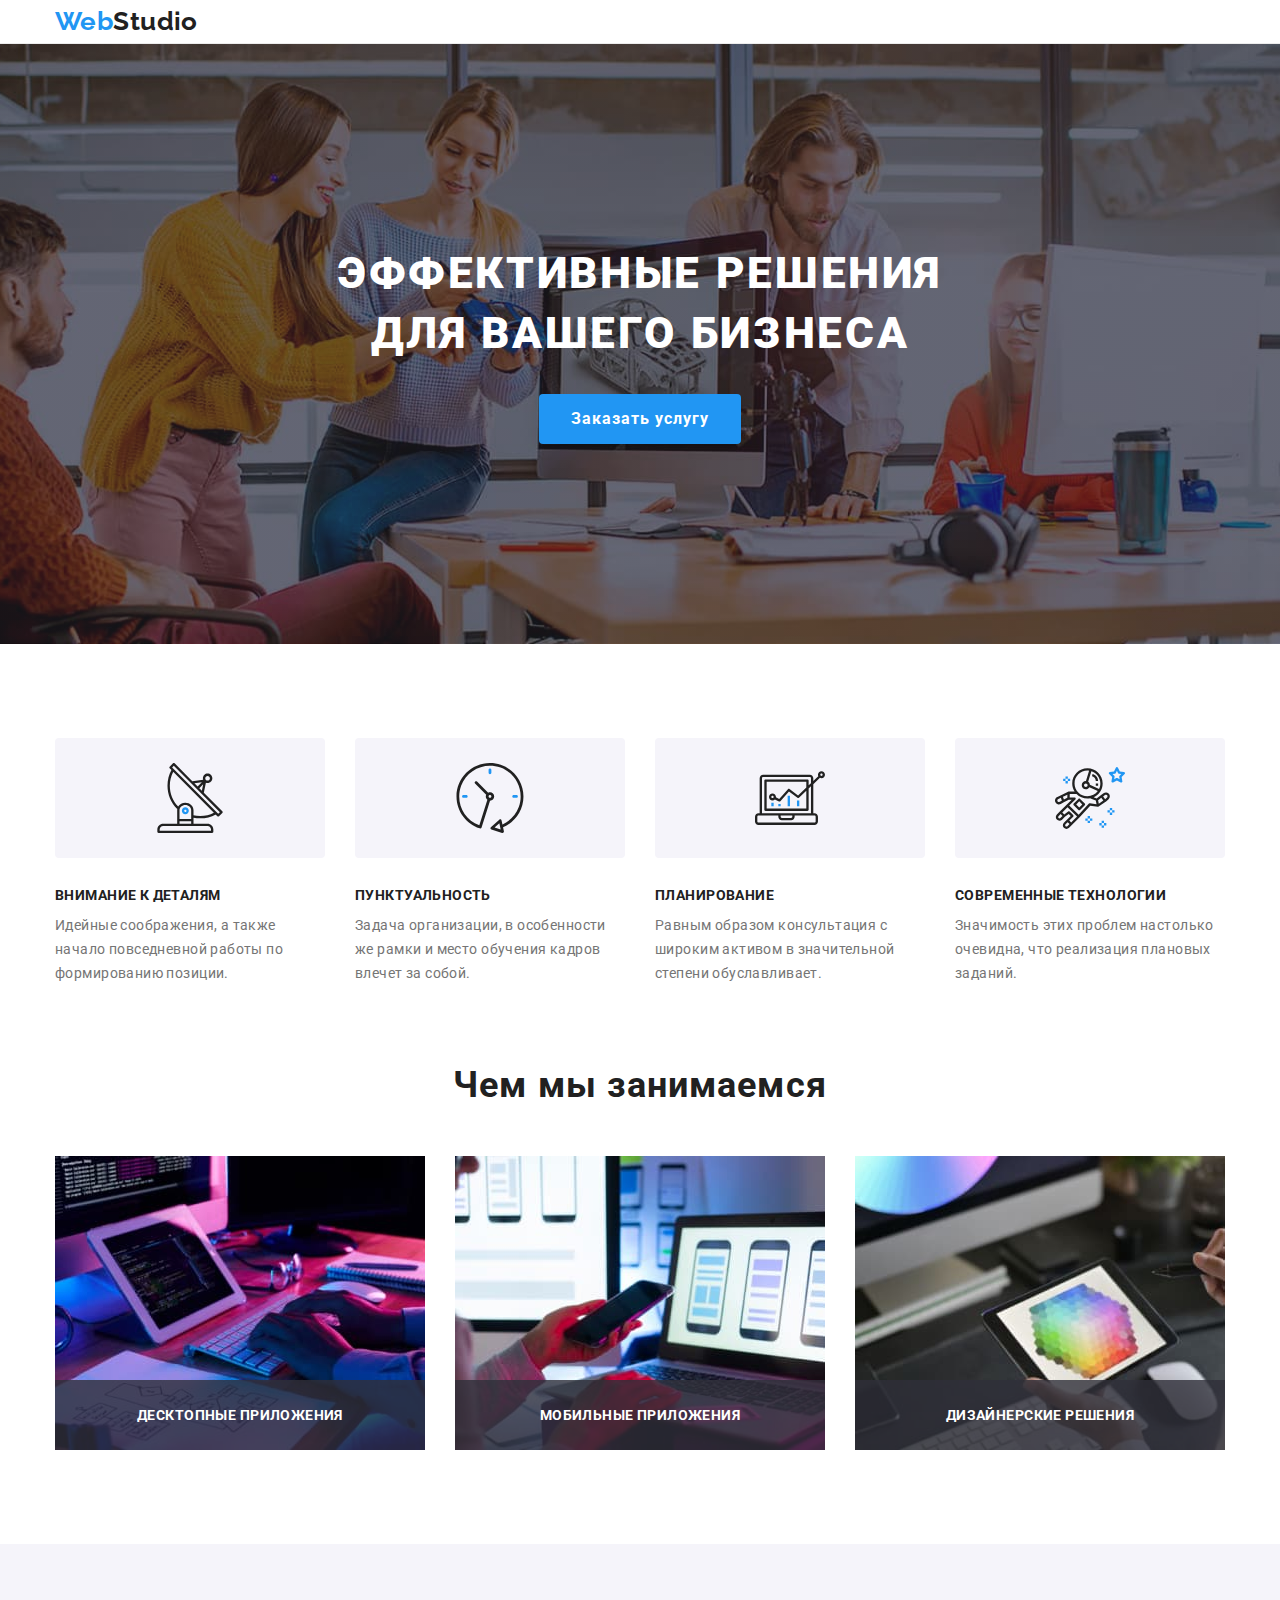
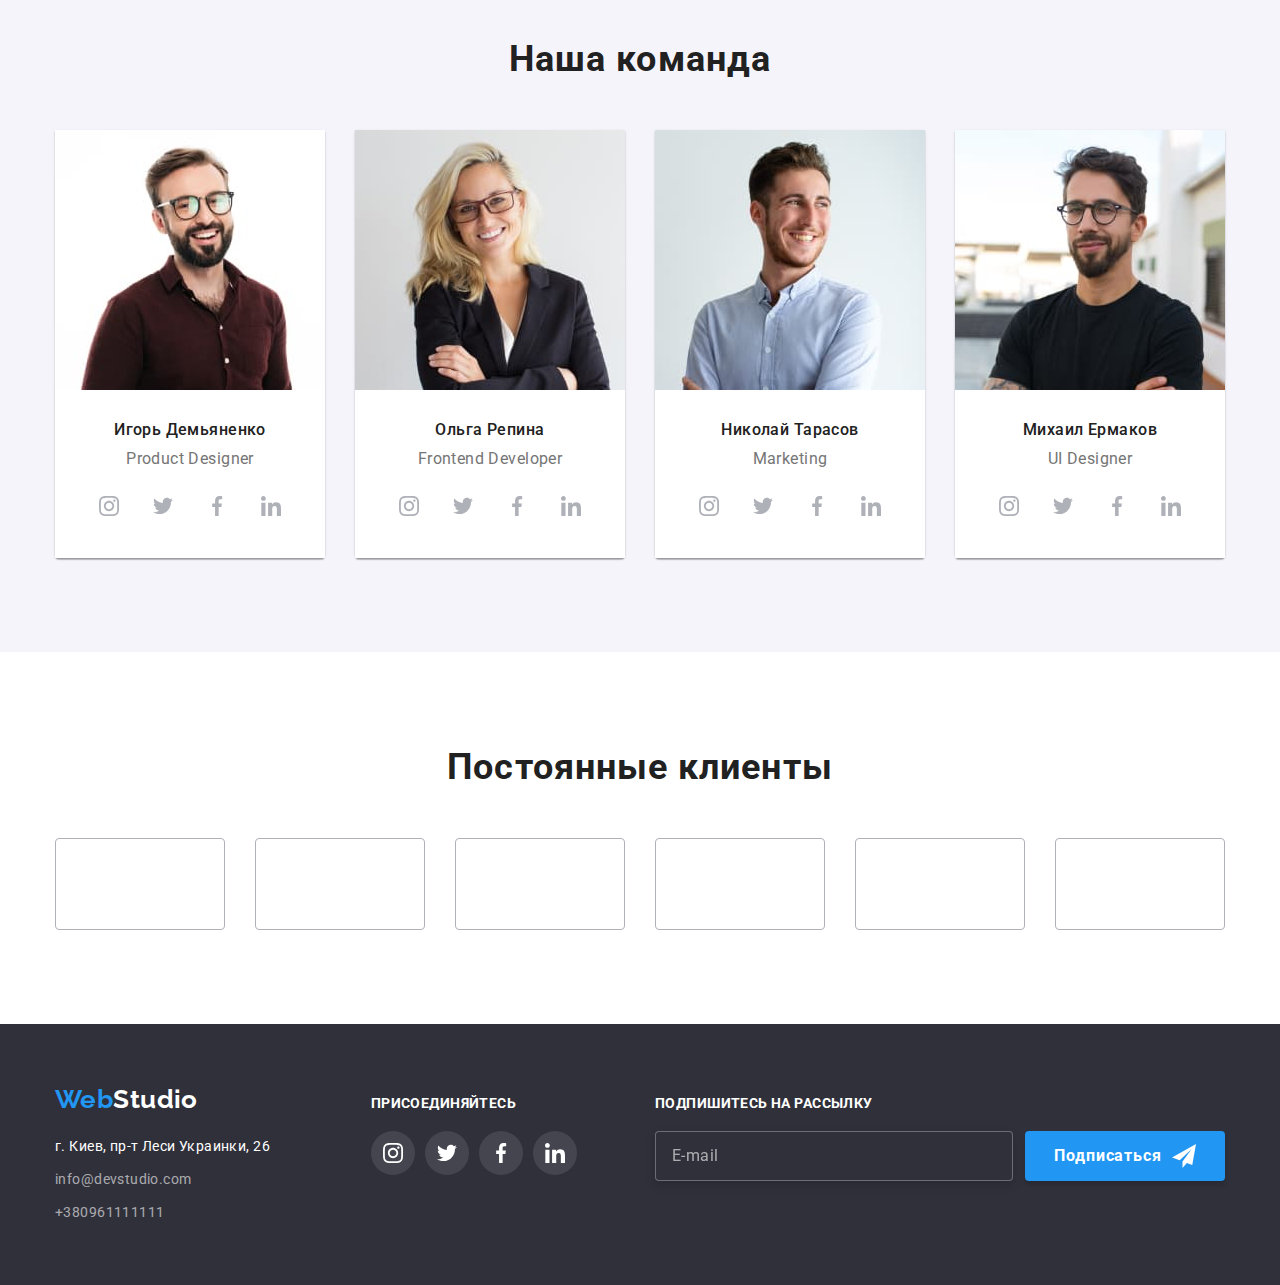
==== commit 798868ca: "достилизировать хэдер" ====
--- a/index.html
+++ b/index.html
@@ -18,14 +18,19 @@
     <link rel="stylesheet" href="./css/main.min.css" />
   </head>
   <body>
-    <!--<header class="page-header">
+    <header class="page-header">
       <div class="conteiner">
         <nav class="nav">
           <a class="logo link" href="#studio"
             ><span class="logo__text">Web</span>Studio
           </a>
-
-          <ul class="nav__list">
+          <div class="button menu-open">
+            <svg class="mobile-open-button" width="40" height="40">
+              <use href="./images/icons/icons.svg#icon-m-menu"></use>
+            </svg>
+          </div>
+
+          <!--<ul class="nav__list">
             <li class="nav__item">
               <a class="nav__link nav__link--current" href="#studio">Студия</a>
             </li>
@@ -35,9 +40,9 @@
             <li class="nav__item">
               <a class="nav__link" href="#contacts">Контакты</a>
             </li>
-          </ul>
+          </ul>-->
         </nav>
-        <div class="contacts">
+        <!--<div class="contacts">
           <ul class="contacts__list">
             <li class="contacts__item">
               <a class="contacts__link" href="mailto:info@devstudio.com"
@@ -56,9 +61,74 @@
               </a>
             </li>
           </ul>
+        </div>-->
+      </div>
+      <div class="mobile-menu is-hidden">
+        <div class="conteiner">
+          <button class="mobile-close">
+            <svg class="mobile-close-button" width="24" height="24">
+              <use href="./images/icons/icons.svg#icon-m-close"></use>
+            </svg>
+          </button>
+
+          <ul class="mobile-menu__list">
+            <li>
+              <a
+                class="mobile-menu__link mobile-menu__link--current"
+                href="#studio"
+                >Студия</a
+              >
+            </li>
+            <li>
+              <a class="mobile-menu__link" href="./portfolio.html">Портфолио</a>
+            </li>
+            <li><a class="mobile-menu__link" href="#contacts">Студия</a></li>
+          </ul>
+          <div class="mobile-bottom">
+            <ul class="mobile-contacts__list">
+              <li class="mobile-contacts__item">
+                <a
+                  class="mail-contact__link link"
+                  href="mailto:info@devstudio.com"
+                >
+                  info@devstudio.com</a
+                >
+              </li>
+              <li class="mobile-contacts__item">
+                <a class="phone-contact__link link" href="tel:+380961111111">
+                  +380961111111
+                </a>
+              </li>
+            </ul>
+            <ul class="mobile-social__list">
+              <li class="mobile-social__items">
+                <a class="mobile-social__link" href="https://www.facebook.com/"
+                  >Instagram</a
+                >
+                <svg class="vertical" width="1" height="22">
+                  <use href="./images/icons/line.svg"></use>
+                </svg>
+              </li>
+              <li class="mobile-social__items">
+                <a class="" href="https://www.facebook.com/">Twitter</a>
+                <svg class="vertical" width="1" height="22">
+                  <use href="./images/icons/line.svg"></use>
+                </svg>
+              </li>
+              <li class="mobile-social__items">
+                <a class="" href="https://www.facebook.com/">Facebook</a
+                ><svg class="vertical" width="1" height="22">
+                  <use href="./images/icons/line.svg"></use>
+                </svg>
+              </li>
+              <li class="mobile-social__items">
+                <a class="" href="https://www.facebook.com/">LinkedIn</a>
+              </li>
+            </ul>
+          </div>
         </div>
       </div>
-    </header>-->
+    </header>
 
     <main>
       <section class="hero" id="studio">
--- a/css/main.min.css
+++ b/css/main.min.css
@@ -1,2 +1,2 @@
-:root{--primary-text-color: #212121;--hero-text-color: #ffffff;--accent-color: #2196f3;--logo-text-color: #000000;--secondary-text-color: #757575;--footer-contact-color: #ffffff99;--primary-bg-color: #ffffff;--secondary-bg-color: #f5f4fa;--footer-bg-color: #2f303a;--overlay-bg-color: rgba(33, 150, 243, 0.9);--primery-font-family: 'Roboto', sans-serif;--logo-font-family: 'Raleway', sans-serif;--header-border: #ececec;--portfolio-border: #eeeeee;--icon-color: #afb1b8;--backdrop-color: rgba(0, 0, 0, 0.2);--duration: 250ms;--timing-function: cubic-bezier(0.4, 0, 0.2, 1)}html{box-sizing:border-box}*,*::before,*::after{box-sizing:inherit}body{background-color:var(--primary-bg-color);color:var(--primary-text-color);font-family:var(--primery-font-family);font-style:normal;font-weight:normal;font-size:14px;letter-spacing:0.03em}h1,h2,h3,p{margin-top:0px}img{display:block;height:auto;max-width:100%}ul{padding:0;margin:0;list-style:none;text-decoration:none}.link{color:inherit;text-decoration:none}.list{list-style:none;padding:0;margin:0}.visually-hidden{position:absolute;width:1px;height:1px;margin:-1px;border:0;padding:0;white-space:nowrap;clip-path:inset(100%);clip:rect(0 0 0 0);overflow:hidden}.conteiner{margin-left:auto;margin-right:auto;margin-top:0;margin-bottom:0;padding-right:15px;padding-left:15px;width:100%}@media screen and (min-width: 480px){.conteiner{max-width:480px}}@media screen and (min-width: 768px){.conteiner{max-width:768px}}@media screen and (min-width: 1200px){.conteiner{max-width:1200px}}.page-header{padding-top:0px;border-bottom-width:1px;border-bottom-style:solid;border-bottom-color:var(--header-border)}.page-header .conteiner{display:flex;align-items:center;justify-content:flex-start}.logo,.logo-footer{font-family:var(--logo-font-family);text-decoration:none;font-size:26px;line-height:1.19;font-weight:700}.logo{display:inline-block;margin-right:93px}.logo__footer{margin:0px}.logo__text{color:var(--accent-color)}.logo__text--white{color:var(--hero-text-color)}.nav{margin-right:auto}.nav__list{display:inline-flex}.nav__link{display:block;padding-top:32px;padding-bottom:32px;color:var(--primary-text-color);font-weight:500;line-height:1.14;letter-spacing:0.02em;text-decoration:none;transition:color var(--duration) var(--timing-function)}.nav__item:not(:last-child){margin-right:50px}.nav__link:hover,.nav__link:focus{color:var(--accent-color)}.nav__link--current{color:var(--accent-color)}.nav__link{position:relative}.nav__link::after{position:absolute;content:'';width:100%;display:block;height:4px;bottom:-1px;background-color:var(--accent-color);border-radius:2px;opacity:0}.nav__link:hover::after,.nav__link:focus::after{opacity:1}.nav__link--current::after{opacity:1}.contacts{display:block}.contacts__list{display:inline-flex;font-style:inherit}.contacts__item+.contacts__item{margin-left:50px}.contacts__item:not(:last-child){margin:0px}.contacts__link{display:flex;align-items:center;color:var(--secondary-text-color);font-weight:500;line-height:1.14;letter-spacing:0.02em;text-decoration:none;transition:color var(--duration) var(--timing-function)}.contacts__icon{margin-right:10px;stroke:currentColor}.contacts__link:hover,.contacts__link:focus{color:var(--accent-color)}.hero{background-color:var(--footer-bg-color);max-width:1600px;padding-left:15px;padding-right:15px;margin-right:auto;margin-left:auto;background-image:linear-gradient(to top left, rgba(47,48,58,0.4), rgba(47,48,58,0.4)),url("../images/m-hero.jpg");background-repeat:no-repeat;background-position:center;background-size:cover;padding-top:118px;padding-bottom:118px}@media screen and (min-width: 768px){.hero{background-image:linear-gradient(to top left, rgba(47,48,58,0.4), rgba(47,48,58,0.4)),url("../images/t-hero.jpg")}}@media screen and (min-width: 1200px){.hero{padding-top:200px;padding-bottom:200px;background-image:linear-gradient(to top left, rgba(47,48,58,0.4), rgba(47,48,58,0.4)),url("../images/hero.jpg")}}.hero__content{margin:0 auto;width:100%;max-width:360px;text-align:center}@media screen and (min-width: 1200px){.hero__content{max-width:696px}}.hero__title{margin-bottom:30px;color:var(--hero-text-color);font-weight:900;font-size:26px;line-height:1.61;letter-spacing:0.06em;text-transform:uppercase}@media screen and (min-width: 1200px){.hero__title{font-size:44px;line-height:1.36}}.hero__button{margin-right:auto;margin-left:auto;min-width:200px;min-height:50px;padding:10px 32px;display:flex;align-items:center;border-radius:4px;border:none;font-style:inherit;font-weight:700;font-size:16px;line-height:1.87;letter-spacing:0.06em;color:var(--hero-text-color);background-color:var(--accent-color);box-shadow:0px 4px 4px rgba(0,0,0,0.15)}.section{padding-top:60px;padding-bottom:60px}@media screen and (min-width: 1200px){.section{padding-top:94px;padding-bottom:94px}}.work__title--stl,.team__title--stl,.clients__title--stl{margin-bottom:50px;text-align:center;font-weight:700;font-size:36px;line-height:1.17;letter-spacing:0.03em}.features__text--cl,.portfolio__text--cl{color:var(--secondary-text-color)}.features{display:block}.features__list{padding:0px;margin:0px;margin-bottom:-30px}@media screen and (min-width: 768px){.features__list{display:flex;flex-wrap:wrap;margin-left:-30px}}@media screen and (min-width: 1200px){.features__list{display:flex;flex-wrap:nowrap;margin-top:-30px;margin-left:-30px}}.features__list>.features__item{width:100%}@media screen and (min-width: 768px){.features__list>.features__item{flex-basis:calc((100% - 2 * 30px) / 2);margin-left:30px}}@media screen and (min-width: 1200px){.features__list>.features__item{flex-basis:calc((100% - 4 * 30px) / 4);margin-top:30px;margin-left:30px}}.features__title{text-align:center;margin-top:0;margin-bottom:10px;font-weight:700;font-size:14px;line-height:1.14;text-transform:uppercase}@media screen and (min-width: 768px){.features__title{text-align:left}}.features__icon{display:flex;justify-content:center;align-items:center;margin-bottom:30px;width:100%;height:120px;border:1px solid transparent;background-color:var(--secondary-bg-color);border-radius:4px}.features__item{margin-top:0;line-height:1.71}.work{padding-top:0px;display:none}@media screen and (min-width: 1200px){.work{display:block}}.work__list{display:flex;flex-wrap:wrap;margin-top:-30px;margin-left:-30px}.work__img{position:relative}.work__label{display:flex;align-items:center;justify-content:center;position:absolute;background-color:rgba(47,48,58,0.8);color:var(--hero-text-color);width:100%;bottom:0px;height:70px}.work__text{color:var(--hero-text-color);margin-bottom:0;font-weight:700}.work__list>.work__item{flex-basis:calc((100% - 3 * 30px) / 3);text-align:center;margin-top:30px;margin-left:30px}.team{background-color:var(--secondary-bg-color)}@media screen and (min-width: 768px){.team__list{display:flex;flex-wrap:wrap;margin-left:-30px}}@media screen and (min-width: 1200px){.team__list{display:flex;flex-wrap:nowrap;margin-top:-30px;margin-left:-30px}}.team__item{box-shadow:0px 1px 3px rgba(0,0,0,0.12),0px 1px 1px rgba(0,0,0,0.14),0px 2px 1px rgba(0,0,0,0.2);border-radius:0px 0px 4px 4px;width:100%}@media screen and (min-width: 768px){.team__item{flex-basis:calc((100% - 2 * 30px) / 2);margin-top:30px;margin-left:30px}}@media screen and (min-width: 1200px){.team__item{flex-basis:calc((100% - 4 * 30px) / 4);margin-top:30px;margin-left:30px}}.team__foto{width:100%}@media screen and (min-width: 1200px){.team__foto{margin-top:0}}.team__content{padding-top:30px;padding-bottom:30px;text-align:center;background-color:var(--hero-text-color)}.team__name{margin-top:0;margin-bottom:10px;font-weight:500;font-size:16px;line-height:1.19}.team__position{margin-bottom:0;font-size:16px;line-height:1.19;color:var(--secondary-text-color)}.social-icons{display:inline-flex;justify-content:center}.social-icons__item:not(:last-child){margin-right:10px}.social-icons__link{margin-top:16px;display:flex;align-items:center;justify-content:center;width:44px;height:44px;border-radius:50%;background-color:var(--primary-bg-color);color:var(--icon-color);transition:background-color var(--duration) var(--timing-function),color var(--duration) var(--timing-function)}.social-icons__link:hover,.social-icons__link:focus,.social-icons__link--footer:hover,.social-icons__link--footer:focus{background-color:var(--accent-color)}.footer .social-icons{display:inline-flex;justify-content:center}.social-icons__svg{width:20px;height:20px;fill:currentColor}.social-icons__link:hover .social-icons__svg,.social-icons__link:focus .social-icons__svg{fill:var(--hero-text-color)}.social-icons__link--footer{background-color:rgba(255,255,255,0.1);color:var(--hero-text-color);margin-top:0px}.clients{display:block}@media screen and (min-width: 480px){.clients__list{display:flex;flex-wrap:wrap;margin-left:-30px;margin-top:-30px}}@media screen and (min-width: 768px){.clients__list{display:flex;flex-wrap:wrap;margin-left:-30px;margin-top:-30px}}@media screen and (min-width: 1200px){.clients__list{display:inline-flex;flex-wrap:nowrap;margin-top:-30px;margin-left:-30px}}@media screen and (min-width: 1200px){.clients__item:not(:last-child){margin-right:30px}}.clients__item{width:100%}@media screen and (min-width: 320px){.clients__item{flex-basis:calc((100% - 2 * 30px) / 2);margin-top:30px;margin-left:30px}}@media screen and (min-width: 768px){.clients__item{flex-basis:calc((100% - 3 * 30px) / 3);margin-top:30px;margin-left:30px}}.clients__link{display:flex;justify-content:center;align-items:center;width:210px;height:92px;border:1px solid var(--icon-color);box-sizing:border-box;border-radius:4px;color:var(--icon-color);transition-property:color border-color;transition-duration:var(--duration);transition-timing-function:var(--timing-function)}@media screen and (min-width: 768px){.clients__link{width:226px}}@media screen and (min-width: 1200px){.clients__link{width:170px}}.clients__link:hover,.clients__link:focus{border:1px solid var(--accent-color);color:var(--accent-color)}.clients__icon{width:106px;height:60px;fill:currentColor}@media screen and (max-width: 767px){.footer .conteiner{text-align:center}}@media screen and (min-width: 768px){.footer .conteiner{display:flex;justify-content:space-around;flex-wrap:wrap}}@media screen and (min-width: 1200px){.footer .conteiner{display:flex;align-items:baseline;flex-wrap:nowrap}}.footer{background-color:var(--footer-bg-color);padding-top:60px;padding-bottom:60px}.footer-nav{width:100%;margin-bottom:60px;text-align:center}@media screen and (min-width: 768px){.footer-nav{margin-left:0}}@media screen and (min-width: 1200px){.footer-nav{text-align:left;margin-bottom:0}}@media screen and (max-width: 480px){.tablet-footer{margin-bottom:60px}}@media screen and (min-width: 480px){.tablet-footer{margin-bottom:60px}}@media screen and (min-width: 768px){.tablet-footer{display:inline-flex;margin-left:auto;margin-right:auto;margin-bottom:60px;align-items:baseline;justify-content:space-between}}@media screen and (min-width: 1200px){.tablet-footer{margin-left:0;margin-right:0}}.address{margin:20px 0px 0px}.address__item{margin-top:9px}.address__list{font-style:normal;line-height:1.71}.address__text{text-decoration:none;color:var(--hero-text-color)}.address__link{text-decoration:none;color:var(--footer-contact-color);transition:color var(--duration) var(--timing-function)}.address__link:hover,.address__link:focus,.address__text:hover,.address__text:focus{color:var(--accent-color)}.join{justify-content:center;align-content:center}@media screen and (min-width: 768px){.join{margin-left:165px;justify-content:center;align-content:center;text-align:center}}@media screen and (min-width: 1200px){.join{text-align:center;width:calc(100% / 12 * 3);text-align:left;margin-left:0}}.join__title{color:var(--hero-text-color);margin-bottom:20px;text-transform:uppercase;font-size:14px}@media screen and (min-width: 768px){.join__title{text-align:center}}.subscribe{margin-left:0;text-align:center}@media screen and (max-width: 480px){.subscribe{width:100%}}@media screen and (min-width: 1200px){.subscribe{margin-left:auto;text-align:left}}.subscribe__title{color:var(--hero-text-color);margin-bottom:20px;text-transform:uppercase;font-size:14px}.footer-form{display:block}@media screen and (min-width: 1200px){.footer-form{display:flex}}.footer-form__input{width:100%;height:50px;margin-right:12px;padding:15px 16px;border:1px solid rgba(255,255,255,0.3);filter:drop-shadow(0px 4px 4px rgba(0,0,0,0.15));border-radius:4px;color:var(--primary-bg-color);background-color:var(--footer-bg-color)}@media screen and (min-width: 768px){.footer-form__input{width:358px}}@media screen and (min-width: 1200px){.footer-form__input{width:358px}}.footer-form__input::placeholder{display:flex;align-items:center;font-weight:400;font-size:16px;line-height:1.25;letter-spacing:0.03em;color:rgba(255,255,255,0.6)}.footer-form__button{margin-top:20px;position:relative;justify-content:center;align-items:center;padding-top:10px;padding-bottom:10px;width:200px;height:50px;color:var(--hero-text-color);background-color:var(--accent-color);border-color:var(--accent-color);box-shadow:0px 4px 4px rgba(0,0,0,0.15);border-radius:4px;border:none;font-weight:700;font-size:16px;line-height:1.87;letter-spacing:0.06em;cursor:pointer;transition:background-color var(--duration) var(--timing-function)}@media screen and (min-width: 480px){.footer-form__button{display:block;margin-left:auto;margin-right:auto}}@media screen and (min-width: 1200px){.footer-form__button{display:flex;margin-top:0}}.footer-form__button:hover{background-color:var(--accent-color)}.footer-form__icon{margin-left:10px;top:13px;bottom:13px;fill:var(--primary-bg-color)}.filter{margin-top:0;margin-bottom:50px;text-align:center}.filter__button{padding:6px 22px;color:var(--primary-text-color);border:0px;background-color:var(--secondary-bg-color);cursor:pointer;font-family:inherit;font-weight:500;font-size:16px;line-height:1.62;text-align:center;letter-spacing:0.03em;border-radius:4px;transition:background-color var(--duration) var(--timing-function),color var(--duration) var(--timing-function),box-shadow var(--duration) var(--timing-function)}.filter__button:hover,.filter__button:focus{color:var(--hero-text-color);background-color:var(--accent-color);box-shadow:0px 3px 1px rgba(0,0,0,0.1),0px 1px 2px rgba(0,0,0,0.08),0px 2px 2px rgba(0,0,0,0.12)}.filter__list{display:inline-flex;margin-right:auto;margin-left:auto}.filter__list .button{display:block}.filter__item:not(:last-child){margin-right:8px}.portfolio{display:block}.portfolio__item{flex-basis:calc((100% - 3 * 30px) / 3);margin-left:30px;margin-top:30px}.portfolio__link{display:block;transition:box-shadow var(--duration) var(--timing-function);text-decoration:none}.portfolio__link:hover,.portfolio__link:focus{border:1px solid var(--portfolio-border);box-shadow:0px 1px 1px rgba(0,0,0,0.12),0px 4px 4px rgba(0,0,0,0.06),1px 4px 6px rgba(0,0,0,0.16)}.portfolio__list{padding:0px;margin:0px;list-style:none;display:flex;flex-wrap:wrap;margin-left:-30px;margin-top:-30px}.portfolio__content{padding:20px 0 20px 24px;background:var(--primary-bg-color);border-right:1px solid var(--portfolio-border);border-bottom:1px solid var(--portfolio-border);border-left:1px solid var(--portfolio-border);text-decoration:none}.portfolio__title{color:var(--primary-text-color);margin-bottom:4px;font-weight:700;font-size:18px;line-height:2;letter-spacing:0.06em}.portfolio__overlay{position:absolute;top:0;bottom:0;width:100%;height:100%;background-color:var(--overlay-bg-color);transform:translatey(100%);transition:transform var(--duration) var(--timing-function)}.portfolio__thumb{position:relative;width:100%;height:100%;margin-left:auto;margin-right:auto;overflow:hidden}.portfolio__thumb:hover .potfolio__overlay{transform:translatey(0)}.portfolio__overlay--text{color:var(--hero-text-color);margin:0;padding-top:63px;padding-right:24px;padding-bottom:63px;padding-left:24px;font-size:18px;line-height:1.56}.backdrop{position:fixed;top:0;left:0;width:100%;height:100%;background-color:var(--backdrop-color);z-index:2;opacity:1;transition:opacity var(--duration) var(--timing-function)}.is-hidden{opacity:0;visibility:hidden;pointer-events:none}.backdrop.is-hidden .modal{transform:translate(-50%, -50%) scale(0.5)}.modal{position:absolute;top:50%;left:50%;transform:translate(-50%, -50%) scale(1);width:100%;max-width:528px;min-height:581px;background-color:var(--primary-bg-color);box-shadow:0px 1px 3px rgba(0,0,0,0.12),0px 1px 1px rgba(0,0,0,0.14),0px 2px 1px rgba(0,0,0,0.2);border-radius:4px;transition:transform var(--duration) var(--timing-function),visibility var(--duration) var(--timing-function)}.modal__button{position:absolute;display:inline-block;width:30px;height:30px;top:8px;right:8px;display:inline-flex;align-items:center;border:1px solid rgba(0,0,0,0.1);border-radius:50%;background-color:var(--primary-bg-color);transition:color var(--duration) var(--timing-function);cursor:pointer}.modal__button:hover,.modal__button:focus{fill:var(--accent-color)}.form__group{display:flex;flex-direction:column;padding-left:40px;padding-right:40px}.form__title{margin-bottom:12px;padding-top:40px;font-weight:700;font-size:20px;line-height:1.15;text-align:center;color:var(--primary-text-color)}.form__item{position:relative;display:flex;flex-direction:column;margin-bottom:10px}.form__label{margin-bottom:4px;font-weight:400;font-size:12px;line-height:1.17;letter-spacing:0.01em;color:var(--secondary-text-color);text-align:left}.form__input{height:40px;padding-left:42px;padding-right:12px;border:1px solid rgba(33,33,33,0.2);box-sizing:border-box;border-radius:4px;transition:border-color var(--duration) var(--timing-function),fill var(--duration) var(--timing-function)}.form__input:hover,.form__input:focus{border-color:var(--accent-color);cursor:pointer;outline:none}.form__input:hover+.modal__icon,.form__input:focus+.modal__icon{fill:var(--accent-color)}.modal__icon{position:absolute;top:50%;left:12px;transition:fill var(--duration) var(--timing-function)}.form__input--comment{padding:12px 16px;margin-bottom:20px;height:120px;resize:none;border:1px solid rgba(33,33,33,0.2);box-sizing:border-box;border-radius:4px}.form__input--comment:hover,.form__input--comment:focus{border-color:var(--accent-color);cursor:pointer;outline:none}.form__input--comment::placeholder{font-family:Roboto;font-weight:400;font-size:12px;line-height:1.17;letter-spacing:0.01em;color:rgba(117,117,117,0.5)}.form-checkbox__label{display:flex;align-items:center;font-size:14px;line-height:1.71;color:var(--primery-text-color);text-align:center}.conditions{color:var(--accent-color);margin-left:5px}.form-checkbox__input{position:absolute;appearance:none;-webkit-appearance:none;-moz-appearance:none}.form-checkbox__label::before{content:'';width:16px;height:16px;border:2px solid #212121;border-radius:3px;margin-right:8px;display:inline-block;transition:background-color var(--duration) var(--timing-function)}.form-checkbox__input:checked+.form-checkbox__label::before{background-color:var(--accent-color);border-color:var(--accent-color);background-image:url(../images/icons/check.svg);background-position:center;background-repeat:no-repeat;background-size:contain;transition:background-color var(--duration) var(--timing-function)}.form-checkbox__input:focus-within ~ .form-checkbox__label::before{border:1px solid #2196f3;outline:none;transition:border-color var(--duration) var(--timing-function)}.form__button-thumb{text-align:center}.form__btn-submit{display:inline-block;width:200px;height:50px;padding:10px 55px;margin-top:30px;margin-bottom:40px;color:var(--hero-text-color);background-color:var(--accent-color);border-color:var(--accent-color);font-weight:700;font-size:16px;line-height:1.87;letter-spacing:0.06em;cursor:pointer;border:none;border-radius:4px;box-shadow:0px 4px 4px rgba(0,0,0,0.15);transition:background-color var(--duration) var(--timing-function)}.form__btn-submit:hover{background-color:var(--accent-color)}
+:root{--primary-text-color: #212121;--hero-text-color: #ffffff;--accent-color: #2196f3;--logo-text-color: #000000;--secondary-text-color: #757575;--footer-contact-color: #ffffff99;--primary-bg-color: #ffffff;--secondary-bg-color: #f5f4fa;--footer-bg-color: #2f303a;--overlay-bg-color: rgba(33, 150, 243, 0.9);--primery-font-family: 'Roboto', sans-serif;--logo-font-family: 'Raleway', sans-serif;--header-border: #ececec;--portfolio-border: #eeeeee;--icon-color: #afb1b8;--backdrop-color: rgba(0, 0, 0, 0.2);--duration: 250ms;--timing-function: cubic-bezier(0.4, 0, 0.2, 1)}html{box-sizing:border-box}*,*::before,*::after{box-sizing:inherit}body{background-color:var(--primary-bg-color);color:var(--primary-text-color);font-family:var(--primery-font-family);font-style:normal;font-weight:normal;font-size:14px;letter-spacing:0.03em}h1,h2,h3,p{margin-top:0px}img{display:block;height:auto;max-width:100%}ul{padding:0;margin:0;list-style:none;text-decoration:none}.link{color:inherit;text-decoration:none}.list{list-style:none;padding:0;margin:0}.visually-hidden{position:absolute;width:1px;height:1px;margin:-1px;border:0;padding:0;white-space:nowrap;clip-path:inset(100%);clip:rect(0 0 0 0);overflow:hidden}.conteiner{margin-left:auto;margin-right:auto;margin-top:0;margin-bottom:0;padding-right:15px;padding-left:15px;width:100%}@media screen and (min-width: 320px){.conteiner{max-width:320px}}@media screen and (min-width: 480px){.conteiner{max-width:480px}}@media screen and (min-width: 768px){.conteiner{max-width:768px}}@media screen and (min-width: 1200px){.conteiner{max-width:1200px}}.page-header{padding-top:0px;border-bottom-width:1px;border-bottom-style:solid;border-bottom-color:var(--header-border)}.page-header .conteiner{display:flex;align-items:center}.logo,.logo-footer{font-family:var(--logo-font-family);text-decoration:none;font-size:26px;line-height:1.19;font-weight:700}.logo{display:inline-block;margin-right:93px}.logo__footer{margin:0px}.logo__text{color:var(--accent-color)}.logo__text--white{color:var(--hero-text-color)}.nav{margin-right:auto;display:flex;align-items:center;justify-content:space-between}.nav__list{display:inline-flex}.nav__link{display:block;padding-top:32px;padding-bottom:32px;color:var(--primary-text-color);font-weight:500;line-height:1.14;letter-spacing:0.02em;text-decoration:none;transition:color var(--duration) var(--timing-function)}.nav__link:hover,.nav__link:focus{color:var(--accent-color)}.nav__link--current{color:var(--accent-color)}.mobile-menu{position:absolute;background-color:var(--primary-bg-color);box-shadow:0px 4px 8px rgba(0,0,0,0.04),0px 2px 4px rgba(0,0,0,0.08),0px 1px 3px rgba(0,0,0,0.16);top:0;width:100vw;height:100vh;padding:48px 0}.mobile-menu .conteiner{position:relative;display:block;align-items:center;height:100%}.mobile-menu.is-hidden{opacity:0;pointer-events:none}.mobile-menu__list{margin-bottom:-30px}.mobile-menu__list li{margin-bottom:30px}.mobile-menu__list li a{font-weight:500;font-size:40px;line-height:47px;letter-spacing:0.02em;text-decoration:none;color:var(--primary-text-color)}.mobile-contacts__list li{margin-bottom:64px}.mail-contact__link{font-weight:500;font-size:34px;line-height:1.18;letter-spacing:0.02em;color:var(--secondary-text-color)}.phone-contact__link{font-weight:500;font-size:24px;line-height:1.17;letter-spacing:0.02em;color:var(--secondary-text-color)}.mail-contact__link:hover,.mail-contact__link:focus{color:var(--accent-color)}.mobile-social__list{display:flex}.mobile-social__list li a{font-weight:500;font-size:18px;line-height:1.22;letter-spacing:0.02em;color:var(--accent-color);text-decoration:none}.mobile-social__items{display:flex}.vertical{margin-left:5px;margin-right:5px;margin-top:8px;width:22px;height:0px;border:1px solid rgba(33,33,33,0.2);transform:rotate(90deg)}.mobile-open-button:hover,.mobile-open-button:focus{fill:var(--accent-color)}.mobile-bottom{position:absolute;bottom:0}.mobile-close-button{position:absolute;display:inline-block;display:inline-flex;align-items:center;right:20px;top:-20px;background-color:var(--primary-bg-color);transition:color var(--duration) var(--timing-function);cursor:pointer}.mobile-close-button:hover,.mobile-close-button:focus{fill:var(--accent-color)}.mobile-close{position:absolute;right:20px;top:-20px;border:0}.contacts{display:block}.contacts__list{display:inline-flex;font-style:inherit}.contacts__item+.contacts__item{margin-left:50px}.contacts__item:not(:last-child){margin:0px}.contacts__link{display:flex;align-items:center;color:var(--secondary-text-color);font-weight:500;line-height:1.14;letter-spacing:0.02em;text-decoration:none;transition:color var(--duration) var(--timing-function)}.contacts__icon{margin-right:10px;stroke:currentColor}.contacts__link:hover,.contacts__link:focus{color:var(--accent-color)}.hero{background-color:var(--footer-bg-color);max-width:1600px;padding-left:15px;padding-right:15px;margin-right:auto;margin-left:auto;background-image:linear-gradient(to top left, rgba(47,48,58,0.4), rgba(47,48,58,0.4)),url("../images/m-hero.jpg");background-repeat:no-repeat;background-position:center;background-size:cover;padding-top:118px;padding-bottom:118px}@media screen and (min-width: 768px){.hero{background-image:linear-gradient(to top left, rgba(47,48,58,0.4), rgba(47,48,58,0.4)),url("../images/t-hero.jpg")}}@media screen and (min-width: 1200px){.hero{padding-top:200px;padding-bottom:200px;background-image:linear-gradient(to top left, rgba(47,48,58,0.4), rgba(47,48,58,0.4)),url("../images/hero.jpg")}}.hero__content{margin:0 auto;width:100%;max-width:360px;text-align:center}@media screen and (min-width: 1200px){.hero__content{max-width:696px}}.hero__title{margin-bottom:30px;color:var(--hero-text-color);font-weight:900;font-size:26px;line-height:1.61;letter-spacing:0.06em;text-transform:uppercase}@media screen and (min-width: 1200px){.hero__title{font-size:44px;line-height:1.36}}.hero__button{margin-right:auto;margin-left:auto;min-width:200px;min-height:50px;padding:10px 32px;display:flex;align-items:center;border-radius:4px;border:none;font-style:inherit;font-weight:700;font-size:16px;line-height:1.87;letter-spacing:0.06em;color:var(--hero-text-color);background-color:var(--accent-color);box-shadow:0px 4px 4px rgba(0,0,0,0.15)}.section{padding-top:60px;padding-bottom:60px}@media screen and (min-width: 1200px){.section{padding-top:94px;padding-bottom:94px}}.work__title--stl,.team__title--stl,.clients__title--stl{margin-bottom:50px;text-align:center;font-weight:700;font-size:36px;line-height:1.17;letter-spacing:0.03em}.features__text--cl,.portfolio__text--cl{color:var(--secondary-text-color)}.features{display:block}.features__list{padding:0px;margin:0px;margin-bottom:-30px}@media screen and (min-width: 768px){.features__list{display:flex;flex-wrap:wrap;margin-left:-30px}}@media screen and (min-width: 1200px){.features__list{display:flex;flex-wrap:nowrap;margin-top:-30px;margin-left:-30px}}.features__list>.features__item{width:100%}@media screen and (min-width: 768px){.features__list>.features__item{flex-basis:calc((100% - 2 * 30px) / 2);margin-left:30px}}@media screen and (min-width: 1200px){.features__list>.features__item{flex-basis:calc((100% - 4 * 30px) / 4);margin-top:30px;margin-left:30px}}.features__title{text-align:center;margin-top:0;margin-bottom:10px;font-weight:700;font-size:14px;line-height:1.14;text-transform:uppercase}@media screen and (min-width: 768px){.features__title{text-align:left}}.features__icon{display:flex;justify-content:center;align-items:center;margin-bottom:30px;width:100%;height:120px;border:1px solid transparent;background-color:var(--secondary-bg-color);border-radius:4px}.features__item{margin-top:0;line-height:1.71}.work{padding-top:0px;display:none}@media screen and (min-width: 1200px){.work{display:block}}.work__list{display:flex;flex-wrap:wrap;margin-top:-30px;margin-left:-30px}.work__img{position:relative}.work__label{display:flex;align-items:center;justify-content:center;position:absolute;background-color:rgba(47,48,58,0.8);color:var(--hero-text-color);width:100%;bottom:0px;height:70px}.work__text{color:var(--hero-text-color);margin-bottom:0;font-weight:700}.work__list>.work__item{flex-basis:calc((100% - 3 * 30px) / 3);text-align:center;margin-top:30px;margin-left:30px}.team{background-color:var(--secondary-bg-color)}@media screen and (min-width: 768px){.team__list{display:flex;flex-wrap:wrap;margin-left:-30px}}@media screen and (min-width: 1200px){.team__list{display:flex;flex-wrap:nowrap;margin-top:-30px;margin-left:-30px}}.team__item{box-shadow:0px 1px 3px rgba(0,0,0,0.12),0px 1px 1px rgba(0,0,0,0.14),0px 2px 1px rgba(0,0,0,0.2);border-radius:0px 0px 4px 4px;width:100%}@media screen and (min-width: 768px){.team__item{flex-basis:calc((100% - 2 * 30px) / 2);margin-top:30px;margin-left:30px}}@media screen and (min-width: 1200px){.team__item{flex-basis:calc((100% - 4 * 30px) / 4);margin-top:30px;margin-left:30px}}.team__foto{width:100%}@media screen and (min-width: 1200px){.team__foto{margin-top:0}}.team__content{padding-top:30px;padding-bottom:30px;text-align:center;background-color:var(--hero-text-color)}.team__name{margin-top:0;margin-bottom:10px;font-weight:500;font-size:16px;line-height:1.19}.team__position{margin-bottom:0;font-size:16px;line-height:1.19;color:var(--secondary-text-color)}.social-icons{display:inline-flex;justify-content:center}.social-icons__item:not(:last-child){margin-right:10px}.social-icons__link{margin-top:16px;display:flex;align-items:center;justify-content:center;width:44px;height:44px;border-radius:50%;background-color:var(--primary-bg-color);color:var(--icon-color);transition:background-color var(--duration) var(--timing-function),color var(--duration) var(--timing-function)}.social-icons__link:hover,.social-icons__link:focus,.social-icons__link--footer:hover,.social-icons__link--footer:focus{background-color:var(--accent-color)}.footer .social-icons{display:inline-flex;justify-content:center}.social-icons__svg{width:20px;height:20px;fill:currentColor}.social-icons__link:hover .social-icons__svg,.social-icons__link:focus .social-icons__svg{fill:var(--hero-text-color)}.social-icons__link--footer{background-color:rgba(255,255,255,0.1);color:var(--hero-text-color);margin-top:0px}.clients{display:block}@media screen and (min-width: 480px){.clients__list{display:flex;flex-wrap:wrap;margin-left:-30px;margin-top:-30px}}@media screen and (min-width: 768px){.clients__list{display:flex;flex-wrap:wrap;margin-left:-30px;margin-top:-30px}}@media screen and (min-width: 1200px){.clients__list{display:inline-flex;flex-wrap:nowrap;margin-top:-30px;margin-left:-30px}}.clients__item{width:100%}@media screen and (min-width: 320px){.clients__item{flex-basis:calc((100% - 2 * 30px) / 2);margin-top:30px;margin-left:30px}}@media screen and (min-width: 768px){.clients__item{flex-basis:calc((100% - 3 * 30px) / 3);margin-top:30px;margin-left:30px}}@media screen and (min-width: 1200px){.clients__item{flex-basis:calc((100% - 6 * 30px) / 6);margin-top:30px;margin-left:30px}}.clients__link{display:flex;justify-content:center;align-items:center;width:210px;height:92px;border:1px solid var(--icon-color);box-sizing:border-box;border-radius:4px;color:var(--icon-color);transition-property:color border-color;transition-duration:var(--duration);transition-timing-function:var(--timing-function)}@media screen and (min-width: 768px){.clients__link{width:226px}}@media screen and (min-width: 1200px){.clients__link{width:170px}}.clients__link:hover,.clients__link:focus{border:1px solid var(--accent-color);color:var(--accent-color)}.clients__icon{width:106px;height:60px;fill:currentColor}@media screen and (max-width: 767px){.footer .conteiner{text-align:center}}@media screen and (min-width: 768px){.footer .conteiner{display:flex;justify-content:space-around;flex-wrap:wrap}}@media screen and (min-width: 1200px){.footer .conteiner{display:flex;align-items:baseline;flex-wrap:nowrap}}.footer{background-color:var(--footer-bg-color);padding-top:60px;padding-bottom:60px}.footer-nav{width:100%;margin-bottom:60px;text-align:center}@media screen and (min-width: 768px){.footer-nav{margin-left:0}}@media screen and (min-width: 1200px){.footer-nav{text-align:left;margin-bottom:0}}@media screen and (max-width: 480px){.tablet-footer{margin-bottom:60px}}@media screen and (min-width: 480px){.tablet-footer{margin-bottom:60px}}@media screen and (min-width: 768px){.tablet-footer{display:inline-flex;margin-left:auto;margin-right:auto;margin-bottom:0;align-items:baseline;justify-content:space-between}}@media screen and (min-width: 1200px){.tablet-footer{margin-left:0;margin-right:0}}.address{margin:20px 0px 0px}.address__item{margin-top:9px}.address__list{font-style:normal;line-height:1.71}.address__text{text-decoration:none;color:var(--hero-text-color)}.address__link{text-decoration:none;color:var(--footer-contact-color);transition:color var(--duration) var(--timing-function)}.address__link:hover,.address__link:focus,.address__text:hover,.address__text:focus{color:var(--accent-color)}.join{justify-content:center;align-content:center}@media screen and (min-width: 768px){.join{margin-left:165px;justify-content:center;align-content:center;text-align:center}}@media screen and (min-width: 1200px){.join{text-align:center;width:calc(100% / 12 * 3);text-align:left;margin-left:0}}.join__title{color:var(--hero-text-color);margin-bottom:20px;text-transform:uppercase;font-size:14px}@media screen and (min-width: 768px){.join__title{text-align:center}}.subscribe{margin-left:0;text-align:center}@media screen and (max-width: 480px){.subscribe{width:100%}}@media screen and (min-width: 1200px){.subscribe{margin-left:auto;text-align:left}}.subscribe__title{color:var(--hero-text-color);margin-bottom:20px;text-transform:uppercase;font-size:14px}.footer-form{display:block}@media screen and (min-width: 1200px){.footer-form{display:flex}}.footer-form__input{width:100%;height:50px;margin-right:12px;padding:15px 16px;border:1px solid rgba(255,255,255,0.3);filter:drop-shadow(0px 4px 4px rgba(0,0,0,0.15));border-radius:4px;color:var(--primary-bg-color);background-color:var(--footer-bg-color)}@media screen and (min-width: 768px){.footer-form__input{width:358px}}@media screen and (min-width: 1200px){.footer-form__input{width:358px}}.footer-form__input::placeholder{display:flex;align-items:center;font-weight:400;font-size:16px;line-height:1.25;letter-spacing:0.03em;color:rgba(255,255,255,0.6)}.footer-form__button{margin-top:20px;position:relative;justify-content:center;align-items:center;padding-top:10px;padding-bottom:10px;width:200px;height:50px;color:var(--hero-text-color);background-color:var(--accent-color);border-color:var(--accent-color);box-shadow:0px 4px 4px rgba(0,0,0,0.15);border-radius:4px;border:none;font-weight:700;font-size:16px;line-height:1.87;letter-spacing:0.06em;cursor:pointer;transition:background-color var(--duration) var(--timing-function)}@media screen and (min-width: 480px){.footer-form__button{display:block;margin-left:auto;margin-right:auto}}@media screen and (min-width: 1200px){.footer-form__button{display:flex;margin-top:0}}.footer-form__button:hover{background-color:var(--accent-color)}.footer-form__icon{margin-left:10px;top:13px;bottom:13px;fill:var(--primary-bg-color)}.filter{margin-top:0;margin-bottom:50px;text-align:center}.filter__button{padding:6px 22px;color:var(--primary-text-color);border:0px;background-color:var(--secondary-bg-color);cursor:pointer;font-family:inherit;font-weight:500;font-size:16px;line-height:1.62;text-align:center;letter-spacing:0.03em;border-radius:4px;transition:background-color var(--duration) var(--timing-function),color var(--duration) var(--timing-function),box-shadow var(--duration) var(--timing-function)}.filter__button:hover,.filter__button:focus{color:var(--hero-text-color);background-color:var(--accent-color);box-shadow:0px 3px 1px rgba(0,0,0,0.1),0px 1px 2px rgba(0,0,0,0.08),0px 2px 2px rgba(0,0,0,0.12)}.filter__list{display:inline-flex;margin-right:auto;margin-left:auto}.filter__list .button{display:block}т6 .filter__item:not(:last-child){margin-right:8px}.portfolio{display:block}.portfolio__list{padding:0px;margin:0px;list-style:none}@media screen and (min-width: 768px){.portfolio__list{display:flex;flex-wrap:wrap}}@media screen and (min-width: 768px){.portfolio__list{margin-left:-30px;margin-top:-30px}}.portfolio__item{width:100%}@media screen and (min-width: 480px){.portfolio__item{width:100%}}@media screen and (min-width: 768px){.portfolio__item{flex-basis:calc((100% - 2 * 30px) / 2);margin-left:30px;margin-top:30px}}@media screen and (min-width: 1200px){.portfolio__item{flex-basis:calc((100% - 3 * 30px) / 3);margin-left:30px;margin-top:30px}}@media screen and (max-width: 767px){.portfolio__item:not(:last-child){margin-bottom:30px}}.portfolio__link{display:block;transition:box-shadow var(--duration) var(--timing-function);text-decoration:none}.portfolio__link:hover,.portfolio__link:focus{border:1px solid var(--portfolio-border);box-shadow:0px 1px 1px rgba(0,0,0,0.12),0px 4px 4px rgba(0,0,0,0.06),1px 4px 6px rgba(0,0,0,0.16)}.portfolio__content{padding:20px 0 20px 24px;background:var(--primary-bg-color);border-right:1px solid var(--portfolio-border);border-bottom:1px solid var(--portfolio-border);border-left:1px solid var(--portfolio-border);text-decoration:none}.portfolio__title{color:var(--primary-text-color);margin-bottom:4px;font-weight:700;font-size:18px;line-height:2;letter-spacing:0.06em}.portfolio__text--cl{font-size:16px;line-height:1.87}.box{position:relative;width:100%;height:100%;margin-left:auto;margin-right:auto;overflow:hidden}.box:hover .overlay{transform:translatey(0)}.overlay{position:absolute;top:0;bottom:0;width:100%;height:100%;background-color:var(--overlay-bg-color);transform:translatey(100%);transition:transform var(--duration) var(--timing-function)}.overlay>p{color:var(--hero-text-color);margin:0;padding-top:63px;padding-right:24px;padding-bottom:63px;padding-left:24px;font-size:18px;line-height:1.56}.backdrop{position:fixed;top:0;left:0;width:100%;height:100%;background-color:var(--backdrop-color);z-index:2;opacity:1;transition:opacity var(--duration) var(--timing-function)}.is-hidden{opacity:0;visibility:hidden;pointer-events:none}.backdrop.is-hidden .modal{transform:translate(-50%, -50%) scale(0.5)}.modal{position:absolute;width:450px;height:609px;top:50%;left:50%;transform:translate(-50%, -50%) scale(1);background-color:var(--primary-bg-color);box-shadow:0px 1px 3px rgba(0,0,0,0.12),0px 1px 1px rgba(0,0,0,0.14),0px 2px 1px rgba(0,0,0,0.2);border-radius:4px;transition:transform var(--duration) var(--timing-function),visibility var(--duration) var(--timing-function)}@media screen and (min-width: 1200px){.modal{width:528px;height:581px}}.modal__button{position:absolute;display:inline-block;width:30px;height:30px;top:8px;right:8px;display:inline-flex;align-items:center;border:1px solid rgba(0,0,0,0.1);border-radius:50%;background-color:var(--primary-bg-color);transition:color var(--duration) var(--timing-function);cursor:pointer}.modal__button:hover,.modal__button:focus{fill:var(--accent-color)}.form__group{display:flex;flex-direction:column;padding-left:40px;padding-right:40px}@media screen and (min-width: 1200px){.form__group{width:528px;height:581px}}@media screen and (max-width: 768px){.form__group{width:450px;height:609px}}.form__title{margin-bottom:12px;padding-top:40px;font-weight:700;font-size:20px;line-height:1.5;text-align:center;color:var(--primary-text-color)}@media screen and (min-width: 1200px){.form__title{font-size:20px;line-height:1.15}}.form__item{position:relative;display:flex;flex-direction:column;margin-bottom:10px}.form__label{margin-bottom:4px;font-weight:400;font-size:12px;line-height:1.17;letter-spacing:0.01em;color:var(--secondary-text-color);text-align:left}.form__input{height:40px;padding-left:42px;padding-right:12px;border:1px solid rgba(33,33,33,0.2);box-sizing:border-box;border-radius:4px;transition:border-color var(--duration) var(--timing-function),fill var(--duration) var(--timing-function)}@media screen and (min-width: 1200px){.form__input{width:448px;height:40px}}@media screen and (max-width: 1200px){.form__input{width:370px;height:40px}}.form__input:hover,.form__input:focus{border-color:var(--accent-color);cursor:pointer;outline:none}.form__input:hover+.modal__icon,.form__input:focus+.modal__icon{fill:var(--accent-color)}.modal__icon{position:absolute;top:50%;left:12px;transition:fill var(--duration) var(--timing-function)}.form__input--comment{padding:12px 16px;margin-bottom:20px;height:120px;resize:none;border:1px solid rgba(33,33,33,0.2);box-sizing:border-box;border-radius:4px}.form__input--comment:hover,.form__input--comment:focus{border-color:var(--accent-color);cursor:pointer;outline:none}.form__input--comment::placeholder{font-family:Roboto;font-weight:400;font-size:12px;line-height:1.17;letter-spacing:0.01em;color:rgba(117,117,117,0.5)}.form-checkbox__field{display:flex;align-items:center;flex-direction:row;position:relative;justify-content:center}.form-checkbox__label{display:flex;align-items:center;font-size:12px;line-height:1.17;color:var(--primery-text-color);text-align:center}@media screen and (min-width: 1200px){.form-checkbox__label{font-size:14px;line-height:1.71}}.conditions{color:var(--accent-color);margin-left:5px}.form-checkbox__input{position:absolute;appearance:none;-webkit-appearance:none;-moz-appearance:none}.form-checkbox__label::before{content:"";width:16px;height:16px;border:2px solid #212121;border-radius:3px;margin-right:8px;display:inline-block;transition:background-color var(--duration) var(--timing-function)}.form-checkbox__input:checked+.form-checkbox__label::before{background-color:var(--accent-color);border-color:var(--accent-color);background-image:url(../images/icons/check.svg);background-position:center;background-repeat:no-repeat;background-size:contain;transition:background-color var(--duration) var(--timing-function)}.form-checkbox__input:focus-within ~ .form-checkbox__label::before{border:1px solid #2196f3;outline:none;transition:border-color var(--duration) var(--timing-function)}.form__button-thumb{text-align:center}.form__btn-submit{display:inline-block;width:200px;height:50px;padding:10px 55px;margin-top:30px;margin-bottom:40px;color:var(--hero-text-color);background-color:var(--accent-color);border-color:var(--accent-color);font-weight:700;font-size:16px;line-height:1.87;letter-spacing:0.06em;cursor:pointer;border:none;border-radius:4px;box-shadow:0px 4px 4px rgba(0,0,0,0.15);transition:background-color var(--duration) var(--timing-function)}.form__btn-submit:hover{background-color:var(--accent-color)}
 /*# sourceMappingURL=main.min.css.map */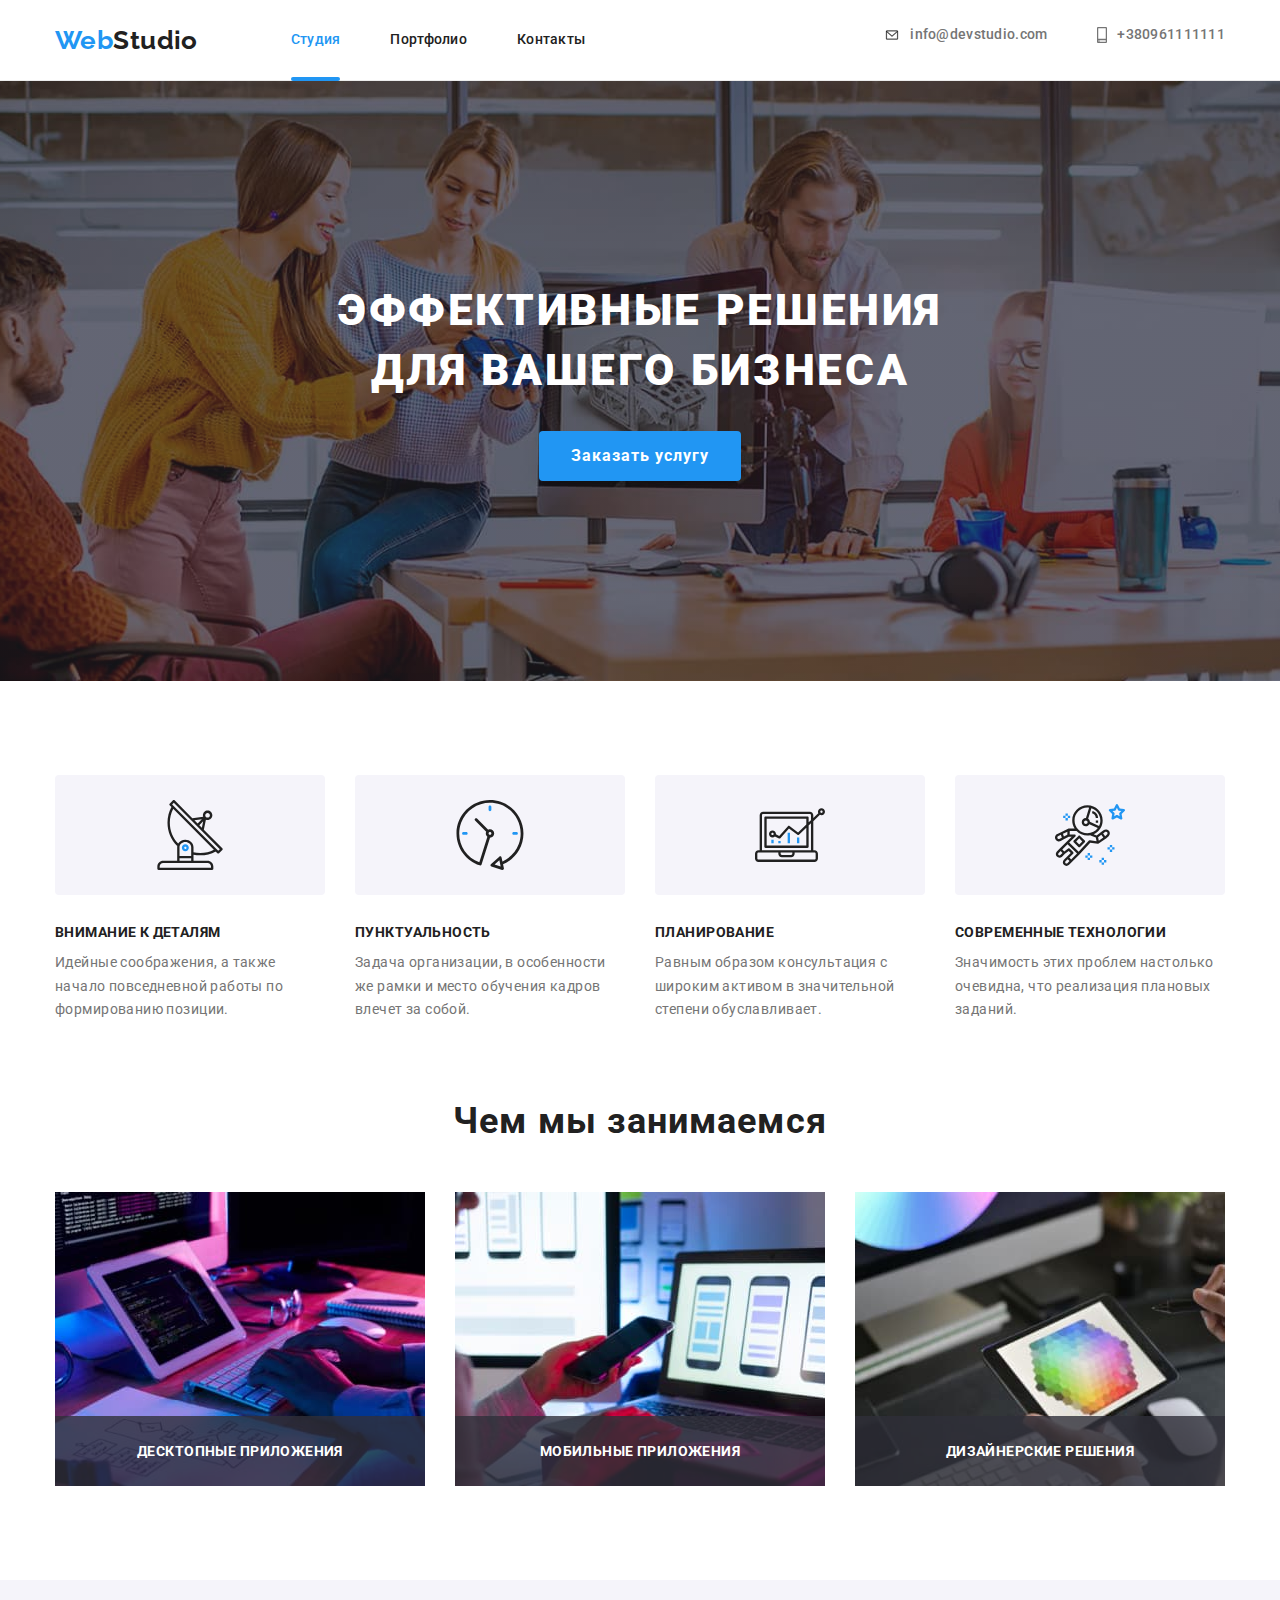
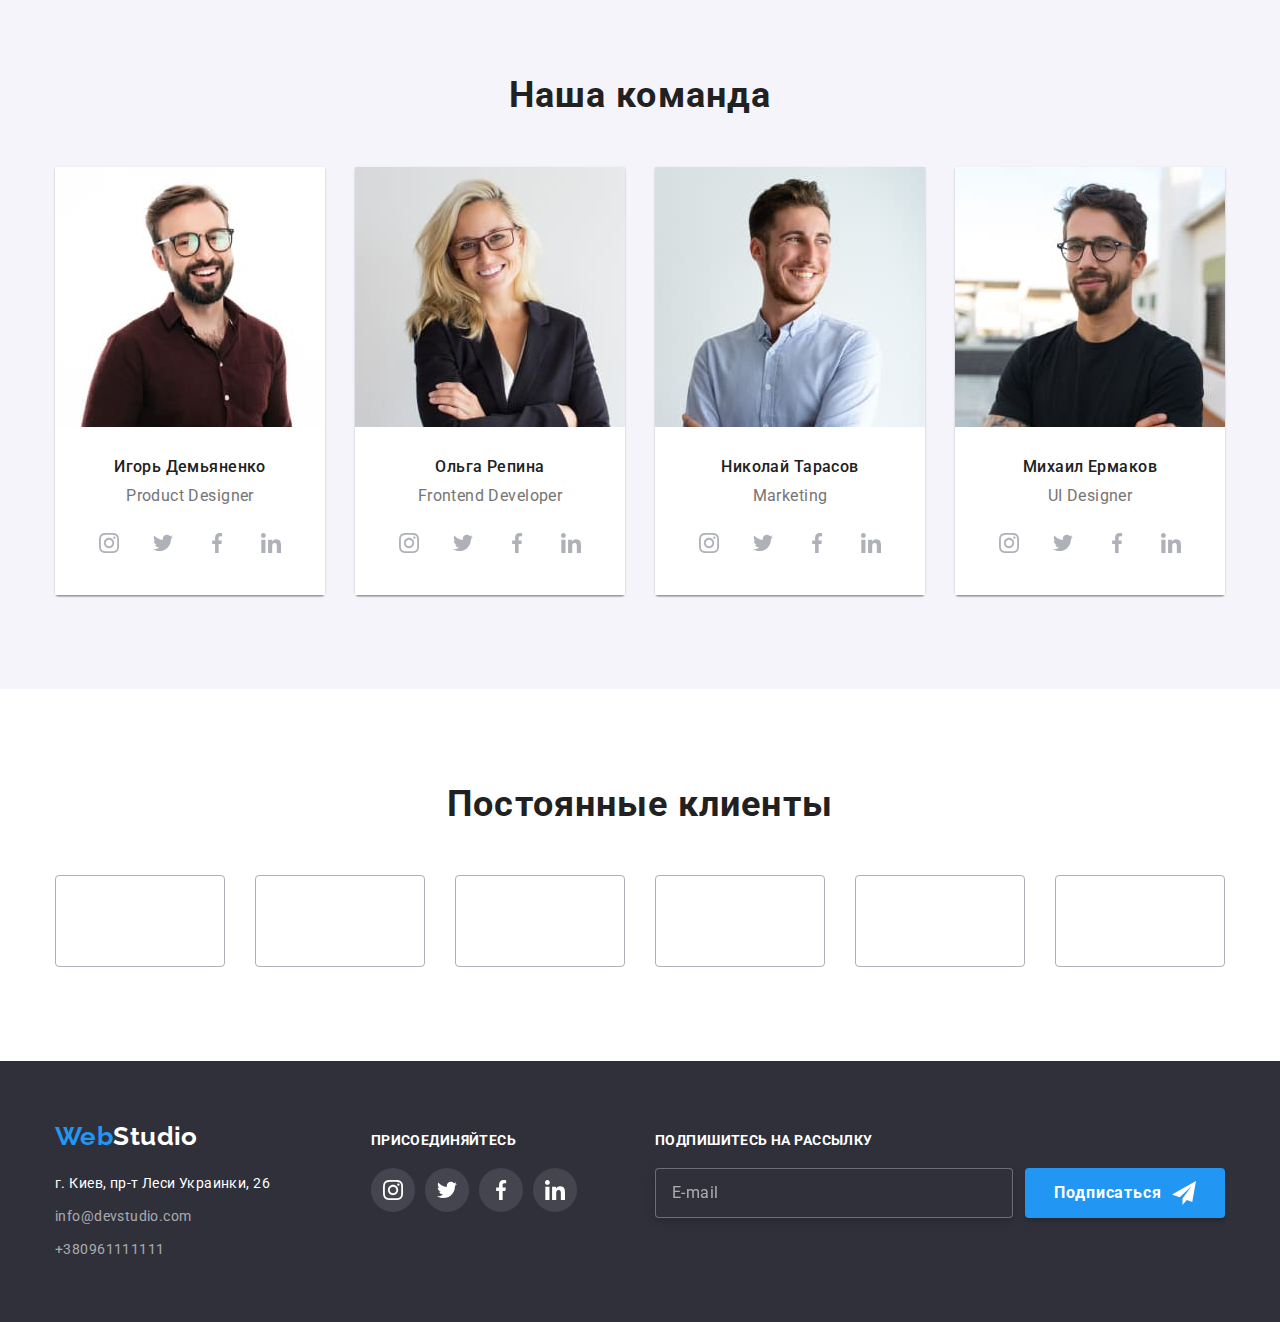
==== commit e8327412: "the end" ====
--- a/index.html
+++ b/index.html
@@ -24,13 +24,13 @@
           <a class="logo link" href="#studio"
             ><span class="logo__text">Web</span>Studio
           </a>
-          <div class="button menu-open">
+          <div class="menu-open">
             <svg class="mobile-open-button" width="40" height="40">
               <use href="./images/icons/icons.svg#icon-m-menu"></use>
             </svg>
           </div>
 
-          <!--<ul class="nav__list">
+          <ul class="nav__list">
             <li class="nav__item">
               <a class="nav__link nav__link--current" href="#studio">Студия</a>
             </li>
@@ -40,13 +40,13 @@
             <li class="nav__item">
               <a class="nav__link" href="#contacts">Контакты</a>
             </li>
-          </ul>-->
+          </ul>
         </nav>
-        <!--<div class="contacts">
+        <div class="contacts">
           <ul class="contacts__list">
             <li class="contacts__item">
               <a class="contacts__link" href="mailto:info@devstudio.com"
-                ><svg class="contacts__icon" width="16" height="12">
+                ><svg class="contacts-one__icon" width="16" height="12">
                   <use href="./images/icons/icons.svg#icon-envelope"></use>
                 </svg>
                 info@devstudio.com</a
@@ -54,14 +54,14 @@
             </li>
             <li class="contacts__item">
               <a class="contacts__link" href="tel:+380961111111">
-                <svg class="contacts__icon" width="10" height="16">
+                <svg class="contacts-second__icon" width="10" height="16">
                   <use href="./images/icons/icons.svg#icon-smartphone"></use>
                 </svg>
                 +380961111111
               </a>
             </li>
           </ul>
-        </div>-->
+        </div>
       </div>
       <div class="mobile-menu is-hidden">
         <div class="conteiner">
@@ -82,7 +82,7 @@
             <li>
               <a class="mobile-menu__link" href="./portfolio.html">Портфолио</a>
             </li>
-            <li><a class="mobile-menu__link" href="#contacts">Студия</a></li>
+            <li><a class="mobile-menu__link" href="#contacts">Контакты</a></li>
           </ul>
           <div class="mobile-bottom">
             <ul class="mobile-contacts__list">
@@ -102,7 +102,7 @@
             </ul>
             <ul class="mobile-social__list">
               <li class="mobile-social__items">
-                <a class="mobile-social__link" href="https://www.facebook.com/"
+                <a class="mobile-social__link" href="http://instagram.com"
                   >Instagram</a
                 >
                 <svg class="vertical" width="1" height="22">
@@ -110,19 +110,24 @@
                 </svg>
               </li>
               <li class="mobile-social__items">
-                <a class="" href="https://www.facebook.com/">Twitter</a>
+                <a class="mobile-social__link" href="http://twitter.com"
+                  >Twitter</a
+                >
                 <svg class="vertical" width="1" height="22">
                   <use href="./images/icons/line.svg"></use>
                 </svg>
               </li>
               <li class="mobile-social__items">
-                <a class="" href="https://www.facebook.com/">Facebook</a
+                <a class="mobile-social__link" href="https://www.facebook.com/"
+                  >Facebook</a
                 ><svg class="vertical" width="1" height="22">
                   <use href="./images/icons/line.svg"></use>
                 </svg>
               </li>
               <li class="mobile-social__items">
-                <a class="" href="https://www.facebook.com/">LinkedIn</a>
+                <a class="mobile-social__link" href="http://linkedin.com"
+                  >LinkedIn</a
+                >
               </li>
             </ul>
           </div>
--- a/css/main.min.css
+++ b/css/main.min.css
@@ -1,2 +1,2 @@
-:root{--primary-text-color: #212121;--hero-text-color: #ffffff;--accent-color: #2196f3;--logo-text-color: #000000;--secondary-text-color: #757575;--footer-contact-color: #ffffff99;--primary-bg-color: #ffffff;--secondary-bg-color: #f5f4fa;--footer-bg-color: #2f303a;--overlay-bg-color: rgba(33, 150, 243, 0.9);--primery-font-family: 'Roboto', sans-serif;--logo-font-family: 'Raleway', sans-serif;--header-border: #ececec;--portfolio-border: #eeeeee;--icon-color: #afb1b8;--backdrop-color: rgba(0, 0, 0, 0.2);--duration: 250ms;--timing-function: cubic-bezier(0.4, 0, 0.2, 1)}html{box-sizing:border-box}*,*::before,*::after{box-sizing:inherit}body{background-color:var(--primary-bg-color);color:var(--primary-text-color);font-family:var(--primery-font-family);font-style:normal;font-weight:normal;font-size:14px;letter-spacing:0.03em}h1,h2,h3,p{margin-top:0px}img{display:block;height:auto;max-width:100%}ul{padding:0;margin:0;list-style:none;text-decoration:none}.link{color:inherit;text-decoration:none}.list{list-style:none;padding:0;margin:0}.visually-hidden{position:absolute;width:1px;height:1px;margin:-1px;border:0;padding:0;white-space:nowrap;clip-path:inset(100%);clip:rect(0 0 0 0);overflow:hidden}.conteiner{margin-left:auto;margin-right:auto;margin-top:0;margin-bottom:0;padding-right:15px;padding-left:15px;width:100%}@media screen and (min-width: 320px){.conteiner{max-width:320px}}@media screen and (min-width: 480px){.conteiner{max-width:480px}}@media screen and (min-width: 768px){.conteiner{max-width:768px}}@media screen and (min-width: 1200px){.conteiner{max-width:1200px}}.page-header{padding-top:0px;border-bottom-width:1px;border-bottom-style:solid;border-bottom-color:var(--header-border)}.page-header .conteiner{display:flex;align-items:center}.logo,.logo-footer{font-family:var(--logo-font-family);text-decoration:none;font-size:26px;line-height:1.19;font-weight:700}.logo{display:inline-block;margin-right:93px}.logo__footer{margin:0px}.logo__text{color:var(--accent-color)}.logo__text--white{color:var(--hero-text-color)}.nav{margin-right:auto;display:flex;align-items:center;justify-content:space-between}.nav__list{display:inline-flex}.nav__link{display:block;padding-top:32px;padding-bottom:32px;color:var(--primary-text-color);font-weight:500;line-height:1.14;letter-spacing:0.02em;text-decoration:none;transition:color var(--duration) var(--timing-function)}.nav__link:hover,.nav__link:focus{color:var(--accent-color)}.nav__link--current{color:var(--accent-color)}.mobile-menu{position:absolute;background-color:var(--primary-bg-color);box-shadow:0px 4px 8px rgba(0,0,0,0.04),0px 2px 4px rgba(0,0,0,0.08),0px 1px 3px rgba(0,0,0,0.16);top:0;width:100vw;height:100vh;padding:48px 0}.mobile-menu .conteiner{position:relative;display:block;align-items:center;height:100%}.mobile-menu.is-hidden{opacity:0;pointer-events:none}.mobile-menu__list{margin-bottom:-30px}.mobile-menu__list li{margin-bottom:30px}.mobile-menu__list li a{font-weight:500;font-size:40px;line-height:47px;letter-spacing:0.02em;text-decoration:none;color:var(--primary-text-color)}.mobile-contacts__list li{margin-bottom:64px}.mail-contact__link{font-weight:500;font-size:34px;line-height:1.18;letter-spacing:0.02em;color:var(--secondary-text-color)}.phone-contact__link{font-weight:500;font-size:24px;line-height:1.17;letter-spacing:0.02em;color:var(--secondary-text-color)}.mail-contact__link:hover,.mail-contact__link:focus{color:var(--accent-color)}.mobile-social__list{display:flex}.mobile-social__list li a{font-weight:500;font-size:18px;line-height:1.22;letter-spacing:0.02em;color:var(--accent-color);text-decoration:none}.mobile-social__items{display:flex}.vertical{margin-left:5px;margin-right:5px;margin-top:8px;width:22px;height:0px;border:1px solid rgba(33,33,33,0.2);transform:rotate(90deg)}.mobile-open-button:hover,.mobile-open-button:focus{fill:var(--accent-color)}.mobile-bottom{position:absolute;bottom:0}.mobile-close-button{position:absolute;display:inline-block;display:inline-flex;align-items:center;right:20px;top:-20px;background-color:var(--primary-bg-color);transition:color var(--duration) var(--timing-function);cursor:pointer}.mobile-close-button:hover,.mobile-close-button:focus{fill:var(--accent-color)}.mobile-close{position:absolute;right:20px;top:-20px;border:0}.contacts{display:block}.contacts__list{display:inline-flex;font-style:inherit}.contacts__item+.contacts__item{margin-left:50px}.contacts__item:not(:last-child){margin:0px}.contacts__link{display:flex;align-items:center;color:var(--secondary-text-color);font-weight:500;line-height:1.14;letter-spacing:0.02em;text-decoration:none;transition:color var(--duration) var(--timing-function)}.contacts__icon{margin-right:10px;stroke:currentColor}.contacts__link:hover,.contacts__link:focus{color:var(--accent-color)}.hero{background-color:var(--footer-bg-color);max-width:1600px;padding-left:15px;padding-right:15px;margin-right:auto;margin-left:auto;background-image:linear-gradient(to top left, rgba(47,48,58,0.4), rgba(47,48,58,0.4)),url("../images/m-hero.jpg");background-repeat:no-repeat;background-position:center;background-size:cover;padding-top:118px;padding-bottom:118px}@media screen and (min-width: 768px){.hero{background-image:linear-gradient(to top left, rgba(47,48,58,0.4), rgba(47,48,58,0.4)),url("../images/t-hero.jpg")}}@media screen and (min-width: 1200px){.hero{padding-top:200px;padding-bottom:200px;background-image:linear-gradient(to top left, rgba(47,48,58,0.4), rgba(47,48,58,0.4)),url("../images/hero.jpg")}}.hero__content{margin:0 auto;width:100%;max-width:360px;text-align:center}@media screen and (min-width: 1200px){.hero__content{max-width:696px}}.hero__title{margin-bottom:30px;color:var(--hero-text-color);font-weight:900;font-size:26px;line-height:1.61;letter-spacing:0.06em;text-transform:uppercase}@media screen and (min-width: 1200px){.hero__title{font-size:44px;line-height:1.36}}.hero__button{margin-right:auto;margin-left:auto;min-width:200px;min-height:50px;padding:10px 32px;display:flex;align-items:center;border-radius:4px;border:none;font-style:inherit;font-weight:700;font-size:16px;line-height:1.87;letter-spacing:0.06em;color:var(--hero-text-color);background-color:var(--accent-color);box-shadow:0px 4px 4px rgba(0,0,0,0.15)}.section{padding-top:60px;padding-bottom:60px}@media screen and (min-width: 1200px){.section{padding-top:94px;padding-bottom:94px}}.work__title--stl,.team__title--stl,.clients__title--stl{margin-bottom:50px;text-align:center;font-weight:700;font-size:36px;line-height:1.17;letter-spacing:0.03em}.features__text--cl,.portfolio__text--cl{color:var(--secondary-text-color)}.features{display:block}.features__list{padding:0px;margin:0px;margin-bottom:-30px}@media screen and (min-width: 768px){.features__list{display:flex;flex-wrap:wrap;margin-left:-30px}}@media screen and (min-width: 1200px){.features__list{display:flex;flex-wrap:nowrap;margin-top:-30px;margin-left:-30px}}.features__list>.features__item{width:100%}@media screen and (min-width: 768px){.features__list>.features__item{flex-basis:calc((100% - 2 * 30px) / 2);margin-left:30px}}@media screen and (min-width: 1200px){.features__list>.features__item{flex-basis:calc((100% - 4 * 30px) / 4);margin-top:30px;margin-left:30px}}.features__title{text-align:center;margin-top:0;margin-bottom:10px;font-weight:700;font-size:14px;line-height:1.14;text-transform:uppercase}@media screen and (min-width: 768px){.features__title{text-align:left}}.features__icon{display:flex;justify-content:center;align-items:center;margin-bottom:30px;width:100%;height:120px;border:1px solid transparent;background-color:var(--secondary-bg-color);border-radius:4px}.features__item{margin-top:0;line-height:1.71}.work{padding-top:0px;display:none}@media screen and (min-width: 1200px){.work{display:block}}.work__list{display:flex;flex-wrap:wrap;margin-top:-30px;margin-left:-30px}.work__img{position:relative}.work__label{display:flex;align-items:center;justify-content:center;position:absolute;background-color:rgba(47,48,58,0.8);color:var(--hero-text-color);width:100%;bottom:0px;height:70px}.work__text{color:var(--hero-text-color);margin-bottom:0;font-weight:700}.work__list>.work__item{flex-basis:calc((100% - 3 * 30px) / 3);text-align:center;margin-top:30px;margin-left:30px}.team{background-color:var(--secondary-bg-color)}@media screen and (min-width: 768px){.team__list{display:flex;flex-wrap:wrap;margin-left:-30px}}@media screen and (min-width: 1200px){.team__list{display:flex;flex-wrap:nowrap;margin-top:-30px;margin-left:-30px}}.team__item{box-shadow:0px 1px 3px rgba(0,0,0,0.12),0px 1px 1px rgba(0,0,0,0.14),0px 2px 1px rgba(0,0,0,0.2);border-radius:0px 0px 4px 4px;width:100%}@media screen and (min-width: 768px){.team__item{flex-basis:calc((100% - 2 * 30px) / 2);margin-top:30px;margin-left:30px}}@media screen and (min-width: 1200px){.team__item{flex-basis:calc((100% - 4 * 30px) / 4);margin-top:30px;margin-left:30px}}.team__foto{width:100%}@media screen and (min-width: 1200px){.team__foto{margin-top:0}}.team__content{padding-top:30px;padding-bottom:30px;text-align:center;background-color:var(--hero-text-color)}.team__name{margin-top:0;margin-bottom:10px;font-weight:500;font-size:16px;line-height:1.19}.team__position{margin-bottom:0;font-size:16px;line-height:1.19;color:var(--secondary-text-color)}.social-icons{display:inline-flex;justify-content:center}.social-icons__item:not(:last-child){margin-right:10px}.social-icons__link{margin-top:16px;display:flex;align-items:center;justify-content:center;width:44px;height:44px;border-radius:50%;background-color:var(--primary-bg-color);color:var(--icon-color);transition:background-color var(--duration) var(--timing-function),color var(--duration) var(--timing-function)}.social-icons__link:hover,.social-icons__link:focus,.social-icons__link--footer:hover,.social-icons__link--footer:focus{background-color:var(--accent-color)}.footer .social-icons{display:inline-flex;justify-content:center}.social-icons__svg{width:20px;height:20px;fill:currentColor}.social-icons__link:hover .social-icons__svg,.social-icons__link:focus .social-icons__svg{fill:var(--hero-text-color)}.social-icons__link--footer{background-color:rgba(255,255,255,0.1);color:var(--hero-text-color);margin-top:0px}.clients{display:block}@media screen and (min-width: 480px){.clients__list{display:flex;flex-wrap:wrap;margin-left:-30px;margin-top:-30px}}@media screen and (min-width: 768px){.clients__list{display:flex;flex-wrap:wrap;margin-left:-30px;margin-top:-30px}}@media screen and (min-width: 1200px){.clients__list{display:inline-flex;flex-wrap:nowrap;margin-top:-30px;margin-left:-30px}}.clients__item{width:100%}@media screen and (min-width: 320px){.clients__item{flex-basis:calc((100% - 2 * 30px) / 2);margin-top:30px;margin-left:30px}}@media screen and (min-width: 768px){.clients__item{flex-basis:calc((100% - 3 * 30px) / 3);margin-top:30px;margin-left:30px}}@media screen and (min-width: 1200px){.clients__item{flex-basis:calc((100% - 6 * 30px) / 6);margin-top:30px;margin-left:30px}}.clients__link{display:flex;justify-content:center;align-items:center;width:210px;height:92px;border:1px solid var(--icon-color);box-sizing:border-box;border-radius:4px;color:var(--icon-color);transition-property:color border-color;transition-duration:var(--duration);transition-timing-function:var(--timing-function)}@media screen and (min-width: 768px){.clients__link{width:226px}}@media screen and (min-width: 1200px){.clients__link{width:170px}}.clients__link:hover,.clients__link:focus{border:1px solid var(--accent-color);color:var(--accent-color)}.clients__icon{width:106px;height:60px;fill:currentColor}@media screen and (max-width: 767px){.footer .conteiner{text-align:center}}@media screen and (min-width: 768px){.footer .conteiner{display:flex;justify-content:space-around;flex-wrap:wrap}}@media screen and (min-width: 1200px){.footer .conteiner{display:flex;align-items:baseline;flex-wrap:nowrap}}.footer{background-color:var(--footer-bg-color);padding-top:60px;padding-bottom:60px}.footer-nav{width:100%;margin-bottom:60px;text-align:center}@media screen and (min-width: 768px){.footer-nav{margin-left:0}}@media screen and (min-width: 1200px){.footer-nav{text-align:left;margin-bottom:0}}@media screen and (max-width: 480px){.tablet-footer{margin-bottom:60px}}@media screen and (min-width: 480px){.tablet-footer{margin-bottom:60px}}@media screen and (min-width: 768px){.tablet-footer{display:inline-flex;margin-left:auto;margin-right:auto;margin-bottom:0;align-items:baseline;justify-content:space-between}}@media screen and (min-width: 1200px){.tablet-footer{margin-left:0;margin-right:0}}.address{margin:20px 0px 0px}.address__item{margin-top:9px}.address__list{font-style:normal;line-height:1.71}.address__text{text-decoration:none;color:var(--hero-text-color)}.address__link{text-decoration:none;color:var(--footer-contact-color);transition:color var(--duration) var(--timing-function)}.address__link:hover,.address__link:focus,.address__text:hover,.address__text:focus{color:var(--accent-color)}.join{justify-content:center;align-content:center}@media screen and (min-width: 768px){.join{margin-left:165px;justify-content:center;align-content:center;text-align:center}}@media screen and (min-width: 1200px){.join{text-align:center;width:calc(100% / 12 * 3);text-align:left;margin-left:0}}.join__title{color:var(--hero-text-color);margin-bottom:20px;text-transform:uppercase;font-size:14px}@media screen and (min-width: 768px){.join__title{text-align:center}}.subscribe{margin-left:0;text-align:center}@media screen and (max-width: 480px){.subscribe{width:100%}}@media screen and (min-width: 1200px){.subscribe{margin-left:auto;text-align:left}}.subscribe__title{color:var(--hero-text-color);margin-bottom:20px;text-transform:uppercase;font-size:14px}.footer-form{display:block}@media screen and (min-width: 1200px){.footer-form{display:flex}}.footer-form__input{width:100%;height:50px;margin-right:12px;padding:15px 16px;border:1px solid rgba(255,255,255,0.3);filter:drop-shadow(0px 4px 4px rgba(0,0,0,0.15));border-radius:4px;color:var(--primary-bg-color);background-color:var(--footer-bg-color)}@media screen and (min-width: 768px){.footer-form__input{width:358px}}@media screen and (min-width: 1200px){.footer-form__input{width:358px}}.footer-form__input::placeholder{display:flex;align-items:center;font-weight:400;font-size:16px;line-height:1.25;letter-spacing:0.03em;color:rgba(255,255,255,0.6)}.footer-form__button{margin-top:20px;position:relative;justify-content:center;align-items:center;padding-top:10px;padding-bottom:10px;width:200px;height:50px;color:var(--hero-text-color);background-color:var(--accent-color);border-color:var(--accent-color);box-shadow:0px 4px 4px rgba(0,0,0,0.15);border-radius:4px;border:none;font-weight:700;font-size:16px;line-height:1.87;letter-spacing:0.06em;cursor:pointer;transition:background-color var(--duration) var(--timing-function)}@media screen and (min-width: 480px){.footer-form__button{display:block;margin-left:auto;margin-right:auto}}@media screen and (min-width: 1200px){.footer-form__button{display:flex;margin-top:0}}.footer-form__button:hover{background-color:var(--accent-color)}.footer-form__icon{margin-left:10px;top:13px;bottom:13px;fill:var(--primary-bg-color)}.filter{margin-top:0;margin-bottom:50px;text-align:center}.filter__button{padding:6px 22px;color:var(--primary-text-color);border:0px;background-color:var(--secondary-bg-color);cursor:pointer;font-family:inherit;font-weight:500;font-size:16px;line-height:1.62;text-align:center;letter-spacing:0.03em;border-radius:4px;transition:background-color var(--duration) var(--timing-function),color var(--duration) var(--timing-function),box-shadow var(--duration) var(--timing-function)}.filter__button:hover,.filter__button:focus{color:var(--hero-text-color);background-color:var(--accent-color);box-shadow:0px 3px 1px rgba(0,0,0,0.1),0px 1px 2px rgba(0,0,0,0.08),0px 2px 2px rgba(0,0,0,0.12)}.filter__list{display:inline-flex;margin-right:auto;margin-left:auto}.filter__list .button{display:block}т6 .filter__item:not(:last-child){margin-right:8px}.portfolio{display:block}.portfolio__list{padding:0px;margin:0px;list-style:none}@media screen and (min-width: 768px){.portfolio__list{display:flex;flex-wrap:wrap}}@media screen and (min-width: 768px){.portfolio__list{margin-left:-30px;margin-top:-30px}}.portfolio__item{width:100%}@media screen and (min-width: 480px){.portfolio__item{width:100%}}@media screen and (min-width: 768px){.portfolio__item{flex-basis:calc((100% - 2 * 30px) / 2);margin-left:30px;margin-top:30px}}@media screen and (min-width: 1200px){.portfolio__item{flex-basis:calc((100% - 3 * 30px) / 3);margin-left:30px;margin-top:30px}}@media screen and (max-width: 767px){.portfolio__item:not(:last-child){margin-bottom:30px}}.portfolio__link{display:block;transition:box-shadow var(--duration) var(--timing-function);text-decoration:none}.portfolio__link:hover,.portfolio__link:focus{border:1px solid var(--portfolio-border);box-shadow:0px 1px 1px rgba(0,0,0,0.12),0px 4px 4px rgba(0,0,0,0.06),1px 4px 6px rgba(0,0,0,0.16)}.portfolio__content{padding:20px 0 20px 24px;background:var(--primary-bg-color);border-right:1px solid var(--portfolio-border);border-bottom:1px solid var(--portfolio-border);border-left:1px solid var(--portfolio-border);text-decoration:none}.portfolio__title{color:var(--primary-text-color);margin-bottom:4px;font-weight:700;font-size:18px;line-height:2;letter-spacing:0.06em}.portfolio__text--cl{font-size:16px;line-height:1.87}.box{position:relative;width:100%;height:100%;margin-left:auto;margin-right:auto;overflow:hidden}.box:hover .overlay{transform:translatey(0)}.overlay{position:absolute;top:0;bottom:0;width:100%;height:100%;background-color:var(--overlay-bg-color);transform:translatey(100%);transition:transform var(--duration) var(--timing-function)}.overlay>p{color:var(--hero-text-color);margin:0;padding-top:63px;padding-right:24px;padding-bottom:63px;padding-left:24px;font-size:18px;line-height:1.56}.backdrop{position:fixed;top:0;left:0;width:100%;height:100%;background-color:var(--backdrop-color);z-index:2;opacity:1;transition:opacity var(--duration) var(--timing-function)}.is-hidden{opacity:0;visibility:hidden;pointer-events:none}.backdrop.is-hidden .modal{transform:translate(-50%, -50%) scale(0.5)}.modal{position:absolute;width:450px;height:609px;top:50%;left:50%;transform:translate(-50%, -50%) scale(1);background-color:var(--primary-bg-color);box-shadow:0px 1px 3px rgba(0,0,0,0.12),0px 1px 1px rgba(0,0,0,0.14),0px 2px 1px rgba(0,0,0,0.2);border-radius:4px;transition:transform var(--duration) var(--timing-function),visibility var(--duration) var(--timing-function)}@media screen and (min-width: 1200px){.modal{width:528px;height:581px}}.modal__button{position:absolute;display:inline-block;width:30px;height:30px;top:8px;right:8px;display:inline-flex;align-items:center;border:1px solid rgba(0,0,0,0.1);border-radius:50%;background-color:var(--primary-bg-color);transition:color var(--duration) var(--timing-function);cursor:pointer}.modal__button:hover,.modal__button:focus{fill:var(--accent-color)}.form__group{display:flex;flex-direction:column;padding-left:40px;padding-right:40px}@media screen and (min-width: 1200px){.form__group{width:528px;height:581px}}@media screen and (max-width: 768px){.form__group{width:450px;height:609px}}.form__title{margin-bottom:12px;padding-top:40px;font-weight:700;font-size:20px;line-height:1.5;text-align:center;color:var(--primary-text-color)}@media screen and (min-width: 1200px){.form__title{font-size:20px;line-height:1.15}}.form__item{position:relative;display:flex;flex-direction:column;margin-bottom:10px}.form__label{margin-bottom:4px;font-weight:400;font-size:12px;line-height:1.17;letter-spacing:0.01em;color:var(--secondary-text-color);text-align:left}.form__input{height:40px;padding-left:42px;padding-right:12px;border:1px solid rgba(33,33,33,0.2);box-sizing:border-box;border-radius:4px;transition:border-color var(--duration) var(--timing-function),fill var(--duration) var(--timing-function)}@media screen and (min-width: 1200px){.form__input{width:448px;height:40px}}@media screen and (max-width: 1200px){.form__input{width:370px;height:40px}}.form__input:hover,.form__input:focus{border-color:var(--accent-color);cursor:pointer;outline:none}.form__input:hover+.modal__icon,.form__input:focus+.modal__icon{fill:var(--accent-color)}.modal__icon{position:absolute;top:50%;left:12px;transition:fill var(--duration) var(--timing-function)}.form__input--comment{padding:12px 16px;margin-bottom:20px;height:120px;resize:none;border:1px solid rgba(33,33,33,0.2);box-sizing:border-box;border-radius:4px}.form__input--comment:hover,.form__input--comment:focus{border-color:var(--accent-color);cursor:pointer;outline:none}.form__input--comment::placeholder{font-family:Roboto;font-weight:400;font-size:12px;line-height:1.17;letter-spacing:0.01em;color:rgba(117,117,117,0.5)}.form-checkbox__field{display:flex;align-items:center;flex-direction:row;position:relative;justify-content:center}.form-checkbox__label{display:flex;align-items:center;font-size:12px;line-height:1.17;color:var(--primery-text-color);text-align:center}@media screen and (min-width: 1200px){.form-checkbox__label{font-size:14px;line-height:1.71}}.conditions{color:var(--accent-color);margin-left:5px}.form-checkbox__input{position:absolute;appearance:none;-webkit-appearance:none;-moz-appearance:none}.form-checkbox__label::before{content:"";width:16px;height:16px;border:2px solid #212121;border-radius:3px;margin-right:8px;display:inline-block;transition:background-color var(--duration) var(--timing-function)}.form-checkbox__input:checked+.form-checkbox__label::before{background-color:var(--accent-color);border-color:var(--accent-color);background-image:url(../images/icons/check.svg);background-position:center;background-repeat:no-repeat;background-size:contain;transition:background-color var(--duration) var(--timing-function)}.form-checkbox__input:focus-within ~ .form-checkbox__label::before{border:1px solid #2196f3;outline:none;transition:border-color var(--duration) var(--timing-function)}.form__button-thumb{text-align:center}.form__btn-submit{display:inline-block;width:200px;height:50px;padding:10px 55px;margin-top:30px;margin-bottom:40px;color:var(--hero-text-color);background-color:var(--accent-color);border-color:var(--accent-color);font-weight:700;font-size:16px;line-height:1.87;letter-spacing:0.06em;cursor:pointer;border:none;border-radius:4px;box-shadow:0px 4px 4px rgba(0,0,0,0.15);transition:background-color var(--duration) var(--timing-function)}.form__btn-submit:hover{background-color:var(--accent-color)}
+:root{--primary-text-color: #212121;--hero-text-color: #ffffff;--accent-color: #2196f3;--logo-text-color: #000000;--secondary-text-color: #757575;--footer-contact-color: #ffffff99;--primary-bg-color: #ffffff;--secondary-bg-color: #f5f4fa;--footer-bg-color: #2f303a;--overlay-bg-color: rgba(33, 150, 243, 0.9);--primery-font-family: 'Roboto', sans-serif;--logo-font-family: 'Raleway', sans-serif;--header-border: #ececec;--portfolio-border: #eeeeee;--icon-color: #afb1b8;--backdrop-color: rgba(0, 0, 0, 0.2);--duration: 250ms;--timing-function: cubic-bezier(0.4, 0, 0.2, 1)}html{box-sizing:border-box}*,*::before,*::after{box-sizing:inherit}body{background-color:var(--primary-bg-color);color:var(--primary-text-color);font-family:var(--primery-font-family);font-style:normal;font-weight:normal;font-size:14px;letter-spacing:0.03em}h1,h2,h3,p{margin-top:0px}img{display:block;height:auto;max-width:100%}ul{padding:0;margin:0;list-style:none;text-decoration:none}.link{color:inherit;text-decoration:none}.list{list-style:none;padding:0;margin:0}.visually-hidden{position:absolute;width:1px;height:1px;margin:-1px;border:0;padding:0;white-space:nowrap;clip-path:inset(100%);clip:rect(0 0 0 0);overflow:hidden}.conteiner{margin-left:auto;margin-right:auto;margin-top:0;margin-bottom:0;padding-right:15px;padding-left:15px;width:100%}@media screen and (min-width: 320px){.conteiner{max-width:320px}}@media screen and (min-width: 480px){.conteiner{max-width:480px}}@media screen and (min-width: 768px){.conteiner{max-width:768px}}@media screen and (min-width: 1200px){.conteiner{max-width:1200px}}.page-header{padding-top:0px;border-bottom-width:1px;border-bottom-style:solid;border-bottom-color:var(--header-border)}@media screen and (min-width: 320px){.page-header .conteiner{display:flex;align-items:center}}.logo,.logo-footer{font-family:var(--logo-font-family);text-decoration:none;font-size:26px;line-height:1.19;font-weight:700}.logo{display:inline-block}@media screen and (min-width: 768px){.logo{margin-right:88px}}@media screen and (min-width: 1200px){.logo{margin-right:93px}}.logo__footer{margin:0px}.logo__text{color:var(--accent-color)}.logo__text--white{color:var(--hero-text-color)}.nav{margin-right:auto;display:flex;align-items:center;justify-content:space-between}@media screen and (min-width: 768px){.menu-open{display:none}}@media screen and (max-width: 767px){.menu-open{position:absolute;right:30px;top:-5px;display:flex;align-items:center;justify-content:space-between}}.nav__list{display:inline-flex}@media screen and (max-width: 767px){.nav__list{display:none}}.nav__link{display:block;padding-top:32px;padding-bottom:32px;color:var(--primary-text-color);font-weight:500;line-height:1.14;letter-spacing:0.02em;text-decoration:none;transition:color var(--duration) var(--timing-function)}.nav__item:not(:last-child){margin-right:50px}.nav__link:hover,.nav__link:focus{color:var(--accent-color)}.nav__link--current{color:var(--accent-color)}.nav__link{position:relative}.nav__link::after{position:absolute;content:"";width:100%;display:block;height:4px;bottom:-1px;background-color:var(--accent-color);border-radius:2px;opacity:0}.nav__link:hover::after,.nav__link:focus::after{opacity:1}.nav__link--current::after{opacity:1}.mobile-menu{position:absolute;background-color:var(--primary-bg-color);box-shadow:0px 4px 8px rgba(0,0,0,0.04),0px 2px 4px rgba(0,0,0,0.08),0px 1px 3px rgba(0,0,0,0.16);top:0;width:100vw;height:100vh;padding:48px 0}.mobile-menu .conteiner{position:relative;display:block;align-items:center;height:100%}.mobile-menu.is-hidden{opacity:0;pointer-events:none}.mobile-menu__list{margin-bottom:-30px}.mobile-menu__list li{margin-bottom:30px}.mobile-menu__link{font-weight:500;font-size:40px;line-height:1.18;letter-spacing:0.02em;text-decoration:none;color:var(--primary-text-color);transition:color var(--duration) var(--timing-function)}.mobile-menu__link:hover,.mobile-menu__link:focus{color:var(--accent-color)}.mobile-menu__link--current{color:var(--accent-color)}.mobile-contacts__list li{margin-bottom:64px}.mail-contact__link{font-weight:500;font-size:34px;line-height:1.18;letter-spacing:0.02em;color:var(--secondary-text-color);transition:color var(--duration) var(--timing-function)}.phone-contact__link{font-weight:500;font-size:24px;line-height:1.17;letter-spacing:0.02em;color:var(--secondary-text-color)}.mail-contact__link:hover,.mail-contact__link:focus{color:var(--accent-color)}.mobile-social__list{display:flex}.mobile-social__list li a{font-weight:500;font-size:18px;line-height:1.22;letter-spacing:0.02em;color:var(--accent-color);text-decoration:none}.mobile-social__items{display:flex}.vertical{margin-left:5px;margin-right:5px;margin-top:8px;width:22px;height:0px;border:1px solid rgba(33,33,33,0.2);transform:rotate(90deg)}.mobile-open-button:hover,.mobile-open-button:focus{fill:var(--accent-color)}.mobile-bottom{position:absolute;bottom:0}.mobile-close-button{position:absolute;display:inline-block;display:inline-flex;align-items:center;right:20px;top:-15px;background-color:var(--primary-bg-color);transition:color var(--duration) var(--timing-function);cursor:pointer}.mobile-close-button:hover,.mobile-close-button:focus{fill:var(--accent-color)}.mobile-close{position:absolute;right:15px;top:-20px;border:0}.contacts{display:flex}@media screen and (min-width: 768px){.contacts{margin-left:84px}}.contacts__list{display:flex;font-style:inherit}@media screen and (max-width: 767px){.contacts__list{display:none}}@media screen and (min-width: 768px){.contacts__list{flex-wrap:wrap}}@media screen and (min-width: 1200px){.contacts__list{flex-wrap:nowrap}}@media screen and (min-width: 1200px){.contacts__item+.contacts__item{margin-left:50px}}@media screen and (min-width: 768px){.contacts__item:not(:last-child){margin-bottom:10px}}.contacts__link{display:flex;align-items:center;color:var(--secondary-text-color);font-weight:500;line-height:1.14;letter-spacing:0.02em;text-decoration:none;transition:color var(--duration) var(--timing-function)}@media screen and (min-width: 768px){.contacts__link{font-size:12px;line-height:1.16}}@media screen and (min-width: 1200px){.contacts__link{font-size:14px;line-height:1.14}}.contacts-one__icon,.contacts-second__icon{margin-right:10px;stroke:currentColor}.contacts__link:hover,.contacts__link:focus{color:var(--accent-color)}@media screen and (min-width: 768px){.contacts-one__icon{width:14px;height:10px}}@media screen and (min-width: 1200px){.contacts-one__icon{width:16px;height:12px}}@media screen and (min-width: 768px){.contacts-second__icon{width:10px;height:14px}}@media screen and (min-width: 1200px){.contacts-second__icon{width:10px;height:16px}}.hero{background-color:var(--footer-bg-color);max-width:1600px;padding-left:15px;padding-right:15px;margin-right:auto;margin-left:auto;background-image:linear-gradient(to top left, rgba(47,48,58,0.4), rgba(47,48,58,0.4)),url("../images/m-hero.jpg");background-repeat:no-repeat;background-position:center;background-size:cover;padding-top:118px;padding-bottom:118px}@media screen and (min-width: 768px){.hero{background-image:linear-gradient(to top left, rgba(47,48,58,0.4), rgba(47,48,58,0.4)),url("../images/t-hero.jpg")}}@media screen and (min-width: 1200px){.hero{padding-top:200px;padding-bottom:200px;background-image:linear-gradient(to top left, rgba(47,48,58,0.4), rgba(47,48,58,0.4)),url("../images/hero.jpg")}}.hero__content{margin:0 auto;width:100%;max-width:360px;text-align:center}@media screen and (min-width: 1200px){.hero__content{max-width:696px}}.hero__title{margin-bottom:30px;color:var(--hero-text-color);font-weight:900;font-size:26px;line-height:1.61;letter-spacing:0.06em;text-transform:uppercase}@media screen and (min-width: 1200px){.hero__title{font-size:44px;line-height:1.36}}.hero__button{margin-right:auto;margin-left:auto;min-width:200px;min-height:50px;padding:10px 32px;display:flex;align-items:center;border-radius:4px;border:none;font-style:inherit;font-weight:700;font-size:16px;line-height:1.87;letter-spacing:0.06em;color:var(--hero-text-color);background-color:var(--accent-color);box-shadow:0px 4px 4px rgba(0,0,0,0.15)}.section{padding-top:60px;padding-bottom:60px}@media screen and (min-width: 1200px){.section{padding-top:94px;padding-bottom:94px}}.work__title--stl,.team__title--stl,.clients__title--stl{margin-bottom:50px;text-align:center;font-weight:700;font-size:36px;line-height:1.17;letter-spacing:0.03em}.features__text--cl,.portfolio__text--cl{color:var(--secondary-text-color)}.features{display:block}.features__list{padding:0px;margin:0px;margin-bottom:-30px}@media screen and (min-width: 768px){.features__list{display:flex;flex-wrap:wrap;margin-left:-30px}}@media screen and (min-width: 1200px){.features__list{display:flex;flex-wrap:nowrap;margin-top:-30px;margin-left:-30px}}.features__list>.features__item{width:100%}@media screen and (min-width: 768px){.features__list>.features__item{flex-basis:calc((100% - 2 * 30px) / 2);margin-left:30px}}@media screen and (min-width: 1200px){.features__list>.features__item{flex-basis:calc((100% - 4 * 30px) / 4);margin-top:30px;margin-left:30px}}.features__title{text-align:center;margin-top:0;margin-bottom:10px;font-weight:700;font-size:14px;line-height:1.14;text-transform:uppercase}@media screen and (min-width: 768px){.features__title{text-align:left}}.features__icon{display:flex;justify-content:center;align-items:center;margin-bottom:30px;width:100%;height:120px;border:1px solid transparent;background-color:var(--secondary-bg-color);border-radius:4px}.features__item{margin-top:0;line-height:1.71}.work{padding-top:0px;display:none}@media screen and (min-width: 1200px){.work{display:block}}.work__list{display:flex;flex-wrap:wrap;margin-top:-30px;margin-left:-30px}.work__img{position:relative}.work__label{display:flex;align-items:center;justify-content:center;position:absolute;background-color:rgba(47,48,58,0.8);color:var(--hero-text-color);width:100%;bottom:0px;height:70px}.work__text{color:var(--hero-text-color);margin-bottom:0;font-weight:700}.work__list>.work__item{flex-basis:calc((100% - 3 * 30px) / 3);text-align:center;margin-top:30px;margin-left:30px}.team{background-color:var(--secondary-bg-color)}@media screen and (min-width: 768px){.team__list{display:flex;flex-wrap:wrap;margin-left:-30px}}@media screen and (min-width: 1200px){.team__list{display:flex;flex-wrap:nowrap;margin-top:-30px;margin-left:-30px}}.team__item{box-shadow:0px 1px 3px rgba(0,0,0,0.12),0px 1px 1px rgba(0,0,0,0.14),0px 2px 1px rgba(0,0,0,0.2);border-radius:0px 0px 4px 4px;width:100%}@media screen and (min-width: 768px){.team__item{flex-basis:calc((100% - 2 * 30px) / 2);margin-top:30px;margin-left:30px}}@media screen and (min-width: 1200px){.team__item{flex-basis:calc((100% - 4 * 30px) / 4);margin-top:30px;margin-left:30px}}.team__foto{width:100%}@media screen and (min-width: 1200px){.team__foto{margin-top:0}}.team__content{padding-top:30px;padding-bottom:30px;text-align:center;background-color:var(--hero-text-color)}.team__name{margin-top:0;margin-bottom:10px;font-weight:500;font-size:16px;line-height:1.19}.team__position{margin-bottom:0;font-size:16px;line-height:1.19;color:var(--secondary-text-color)}.social-icons{display:inline-flex;justify-content:center}.social-icons__item:not(:last-child){margin-right:10px}.social-icons__link{margin-top:16px;display:flex;align-items:center;justify-content:center;width:44px;height:44px;border-radius:50%;background-color:var(--primary-bg-color);color:var(--icon-color);transition:background-color var(--duration) var(--timing-function),color var(--duration) var(--timing-function)}.social-icons__link:hover,.social-icons__link:focus,.social-icons__link--footer:hover,.social-icons__link--footer:focus{background-color:var(--accent-color)}.footer .social-icons{display:inline-flex;justify-content:center}.social-icons__svg{width:20px;height:20px;fill:currentColor}.social-icons__link:hover .social-icons__svg,.social-icons__link:focus .social-icons__svg{fill:var(--hero-text-color)}.social-icons__link--footer{background-color:rgba(255,255,255,0.1);color:var(--hero-text-color);margin-top:0px}.clients{display:block}@media screen and (min-width: 480px){.clients__list{display:flex;flex-wrap:wrap;margin-left:-30px;margin-top:-30px}}@media screen and (min-width: 768px){.clients__list{display:flex;flex-wrap:wrap;margin-left:-30px;margin-top:-30px}}@media screen and (min-width: 1200px){.clients__list{display:inline-flex;flex-wrap:nowrap;margin-top:-30px;margin-left:-30px}}.clients__item{width:100%}@media screen and (min-width: 320px){.clients__item{flex-basis:calc((100% - 2 * 30px) / 2);margin-top:30px;margin-left:30px}}@media screen and (min-width: 768px){.clients__item{flex-basis:calc((100% - 3 * 30px) / 3);margin-top:30px;margin-left:30px}}@media screen and (min-width: 1200px){.clients__item{flex-basis:calc((100% - 6 * 30px) / 6);margin-top:30px;margin-left:30px}}.clients__link{display:flex;justify-content:center;align-items:center;width:210px;height:92px;border:1px solid var(--icon-color);box-sizing:border-box;border-radius:4px;color:var(--icon-color);transition-property:color border-color;transition-duration:var(--duration);transition-timing-function:var(--timing-function)}@media screen and (min-width: 768px){.clients__link{width:226px}}@media screen and (min-width: 1200px){.clients__link{width:170px}}.clients__link:hover,.clients__link:focus{border:1px solid var(--accent-color);color:var(--accent-color)}.clients__icon{width:106px;height:60px;fill:currentColor}@media screen and (max-width: 767px){.footer .conteiner{text-align:center}}@media screen and (min-width: 768px){.footer .conteiner{display:flex;justify-content:space-around;flex-wrap:wrap}}@media screen and (min-width: 1200px){.footer .conteiner{display:flex;align-items:baseline;flex-wrap:nowrap}}.footer{background-color:var(--footer-bg-color);padding-top:60px;padding-bottom:60px}.footer-nav{width:100%;margin-bottom:60px;text-align:center}@media screen and (min-width: 768px){.footer-nav{margin-left:0}}@media screen and (min-width: 1200px){.footer-nav{text-align:left;margin-bottom:0}}@media screen and (max-width: 480px){.tablet-footer{margin-bottom:60px}}@media screen and (min-width: 480px){.tablet-footer{margin-bottom:60px}}@media screen and (min-width: 768px){.tablet-footer{display:inline-flex;margin-left:auto;margin-right:auto;margin-bottom:0;align-items:baseline;justify-content:space-between}}@media screen and (min-width: 1200px){.tablet-footer{margin-left:0;margin-right:0}}.address{margin:20px 0px 0px}.address__item{margin-top:9px}.address__list{font-style:normal;line-height:1.71}.address__text{text-decoration:none;color:var(--hero-text-color)}.address__link{text-decoration:none;color:var(--footer-contact-color);transition:color var(--duration) var(--timing-function)}.address__link:hover,.address__link:focus,.address__text:hover,.address__text:focus{color:var(--accent-color)}.join{justify-content:center;align-content:center}@media screen and (min-width: 768px){.join{margin-left:165px;justify-content:center;align-content:center;text-align:center}}@media screen and (min-width: 1200px){.join{text-align:center;width:calc(100% / 12 * 3);text-align:left;margin-left:0}}.join__title{color:var(--hero-text-color);margin-bottom:20px;text-transform:uppercase;font-size:14px}@media screen and (min-width: 768px){.join__title{text-align:center}}.subscribe{margin-left:0;text-align:center}@media screen and (max-width: 480px){.subscribe{width:100%}}@media screen and (min-width: 1200px){.subscribe{margin-left:auto;text-align:left}}.subscribe__title{color:var(--hero-text-color);margin-bottom:20px;text-transform:uppercase;font-size:14px}.footer-form{display:block}@media screen and (min-width: 1200px){.footer-form{display:flex}}.footer-form__input{width:100%;height:50px;margin-right:12px;padding:15px 16px;border:1px solid rgba(255,255,255,0.3);filter:drop-shadow(0px 4px 4px rgba(0,0,0,0.15));border-radius:4px;color:var(--primary-bg-color);background-color:var(--footer-bg-color)}@media screen and (min-width: 768px){.footer-form__input{width:358px}}@media screen and (min-width: 1200px){.footer-form__input{width:358px}}.footer-form__input::placeholder{display:flex;align-items:center;font-weight:400;font-size:16px;line-height:1.25;letter-spacing:0.03em;color:rgba(255,255,255,0.6)}.footer-form__button{margin-top:20px;position:relative;justify-content:center;align-items:center;padding-top:10px;padding-bottom:10px;width:200px;height:50px;color:var(--hero-text-color);background-color:var(--accent-color);border-color:var(--accent-color);box-shadow:0px 4px 4px rgba(0,0,0,0.15);border-radius:4px;border:none;font-weight:700;font-size:16px;line-height:1.87;letter-spacing:0.06em;cursor:pointer;transition:background-color var(--duration) var(--timing-function)}@media screen and (min-width: 480px){.footer-form__button{display:block;margin-left:auto;margin-right:auto}}@media screen and (min-width: 1200px){.footer-form__button{display:flex;margin-top:0}}.footer-form__button:hover{background-color:var(--accent-color)}.footer-form__icon{margin-left:10px;top:13px;bottom:13px;fill:var(--primary-bg-color)}.filter__button{padding:6px 22px;color:var(--primary-text-color);border:0px;background-color:var(--secondary-bg-color);cursor:pointer;font-family:inherit;font-weight:500;font-size:16px;line-height:1.62;text-align:center;letter-spacing:0.03em;border-radius:4px;transition:background-color var(--duration) var(--timing-function),color var(--duration) var(--timing-function),box-shadow var(--duration) var(--timing-function)}.filter__button:hover,.filter__button:focus{color:var(--hero-text-color);background-color:var(--accent-color);box-shadow:0px 3px 1px rgba(0,0,0,0.1),0px 1px 2px rgba(0,0,0,0.08),0px 2px 2px rgba(0,0,0,0.12)}.filter__list{display:flex;flex-wrap:wrap;margin-bottom:40px;justify-content:start}@media screen and (min-width: 768px){.filter__list{flex-wrap:nowrap;margin-bottom:36px;justify-content:center}}@media screen and (min-width: 1200px){.filter__list{margin-bottom:50px;flex-wrap:nowrap;justify-content:center}}@media screen and (max-width: 767px){.filter__item{margin-bottom:15px}}.filter__item:not(:last-child){margin-right:8px}.portfolio{display:block}.portfolio__list{padding:0px;margin:0px;list-style:none}@media screen and (min-width: 768px){.portfolio__list{display:flex;flex-wrap:wrap}}@media screen and (min-width: 768px){.portfolio__list{margin-left:-30px;margin-top:-30px}}.portfolio__item{width:100%}@media screen and (min-width: 480px){.portfolio__item{width:100%}}@media screen and (min-width: 768px){.portfolio__item{flex-basis:calc((100% - 2 * 30px) / 2);margin-left:30px;margin-top:30px}}@media screen and (min-width: 1200px){.portfolio__item{flex-basis:calc((100% - 3 * 30px) / 3);margin-left:30px;margin-top:30px}}@media screen and (max-width: 767px){.portfolio__item:not(:last-child){margin-bottom:30px}}.portfolio__link{display:block;transition:box-shadow var(--duration) var(--timing-function);text-decoration:none}.portfolio__link:hover,.portfolio__link:focus{border:1px solid var(--portfolio-border);box-shadow:0px 1px 1px rgba(0,0,0,0.12),0px 4px 4px rgba(0,0,0,0.06),1px 4px 6px rgba(0,0,0,0.16)}.portfolio__content{padding:20px 0 20px 24px;background:var(--primary-bg-color);border-right:1px solid var(--portfolio-border);border-bottom:1px solid var(--portfolio-border);border-left:1px solid var(--portfolio-border);text-decoration:none}.portfolio__title{color:var(--primary-text-color);margin-bottom:4px;font-weight:700;font-size:18px;line-height:2;letter-spacing:0.06em}.portfolio__text--cl{font-size:16px;line-height:1.87}.box{position:relative;width:100%;height:100%;margin-left:auto;margin-right:auto;overflow:hidden}.box:hover .overlay{transform:translatey(0)}.overlay{position:absolute;top:0;bottom:0;width:100%;height:100%;background-color:var(--overlay-bg-color);transform:translatey(100%);transition:transform var(--duration) var(--timing-function)}.overlay>p{color:var(--hero-text-color);margin:0;padding-top:63px;padding-right:24px;padding-bottom:63px;padding-left:24px;font-size:18px;line-height:1.56}.backdrop{position:fixed;top:0;left:0;width:100%;height:100%;background-color:var(--backdrop-color);z-index:2;opacity:1;transition:opacity var(--duration) var(--timing-function)}.is-hidden{opacity:0;visibility:hidden;pointer-events:none}.backdrop.is-hidden .modal{transform:translate(-50%, -50%) scale(0.5)}.modal{position:absolute;width:450px;height:609px;top:50%;left:50%;transform:translate(-50%, -50%) scale(1);background-color:var(--primary-bg-color);box-shadow:0px 1px 3px rgba(0,0,0,0.12),0px 1px 1px rgba(0,0,0,0.14),0px 2px 1px rgba(0,0,0,0.2);border-radius:4px;transition:transform var(--duration) var(--timing-function),visibility var(--duration) var(--timing-function)}@media screen and (min-width: 1200px){.modal{width:528px;height:581px}}.modal__button{position:absolute;display:inline-block;width:30px;height:30px;top:8px;right:8px;display:inline-flex;align-items:center;border:1px solid rgba(0,0,0,0.1);border-radius:50%;background-color:var(--primary-bg-color);transition:color var(--duration) var(--timing-function);cursor:pointer}.modal__button:hover,.modal__button:focus{fill:var(--accent-color)}.form__group{display:flex;flex-direction:column;padding-left:40px;padding-right:40px}@media screen and (min-width: 1200px){.form__group{width:528px;height:581px}}@media screen and (max-width: 768px){.form__group{width:450px;height:609px}}.form__title{margin-bottom:12px;padding-top:40px;font-weight:700;font-size:20px;line-height:1.5;text-align:center;color:var(--primary-text-color)}@media screen and (min-width: 1200px){.form__title{font-size:20px;line-height:1.15}}.form__item{position:relative;display:flex;flex-direction:column;margin-bottom:10px}.form__label{margin-bottom:4px;font-weight:400;font-size:12px;line-height:1.17;letter-spacing:0.01em;color:var(--secondary-text-color);text-align:left}.form__input{height:40px;padding-left:42px;padding-right:12px;border:1px solid rgba(33,33,33,0.2);box-sizing:border-box;border-radius:4px;transition:border-color var(--duration) var(--timing-function),fill var(--duration) var(--timing-function)}@media screen and (min-width: 1200px){.form__input{width:448px;height:40px}}@media screen and (max-width: 1200px){.form__input{width:370px;height:40px}}.form__input:hover,.form__input:focus{border-color:var(--accent-color);cursor:pointer;outline:none}.form__input:hover+.modal__icon,.form__input:focus+.modal__icon{fill:var(--accent-color)}.modal__icon{position:absolute;top:50%;left:12px;transition:fill var(--duration) var(--timing-function)}.form__input--comment{padding:12px 16px;margin-bottom:20px;height:120px;resize:none;border:1px solid rgba(33,33,33,0.2);box-sizing:border-box;border-radius:4px}.form__input--comment:hover,.form__input--comment:focus{border-color:var(--accent-color);cursor:pointer;outline:none}.form__input--comment::placeholder{font-family:Roboto;font-weight:400;font-size:12px;line-height:1.17;letter-spacing:0.01em;color:rgba(117,117,117,0.5)}.form-checkbox__field{display:flex;align-items:center;flex-direction:row;position:relative;justify-content:center}.form-checkbox__label{display:flex;align-items:center;font-size:12px;line-height:1.17;color:var(--primery-text-color);text-align:center}@media screen and (min-width: 1200px){.form-checkbox__label{font-size:14px;line-height:1.71}}.conditions{color:var(--accent-color);margin-left:5px}.form-checkbox__input{position:absolute;appearance:none;-webkit-appearance:none;-moz-appearance:none}.form-checkbox__label::before{content:"";width:16px;height:16px;border:2px solid #212121;border-radius:3px;margin-right:8px;display:inline-block;transition:background-color var(--duration) var(--timing-function)}.form-checkbox__input:checked+.form-checkbox__label::before{background-color:var(--accent-color);border-color:var(--accent-color);background-image:url(../images/icons/check.svg);background-position:center;background-repeat:no-repeat;background-size:contain;transition:background-color var(--duration) var(--timing-function)}.form-checkbox__input:focus-within ~ .form-checkbox__label::before{border:1px solid #2196f3;outline:none;transition:border-color var(--duration) var(--timing-function)}.form__button-thumb{text-align:center}.form__btn-submit{display:inline-block;width:200px;height:50px;padding:10px 55px;margin-top:30px;margin-bottom:40px;color:var(--hero-text-color);background-color:var(--accent-color);border-color:var(--accent-color);font-weight:700;font-size:16px;line-height:1.87;letter-spacing:0.06em;cursor:pointer;border:none;border-radius:4px;box-shadow:0px 4px 4px rgba(0,0,0,0.15);transition:background-color var(--duration) var(--timing-function)}.form__btn-submit:hover{background-color:var(--accent-color)}
 /*# sourceMappingURL=main.min.css.map */